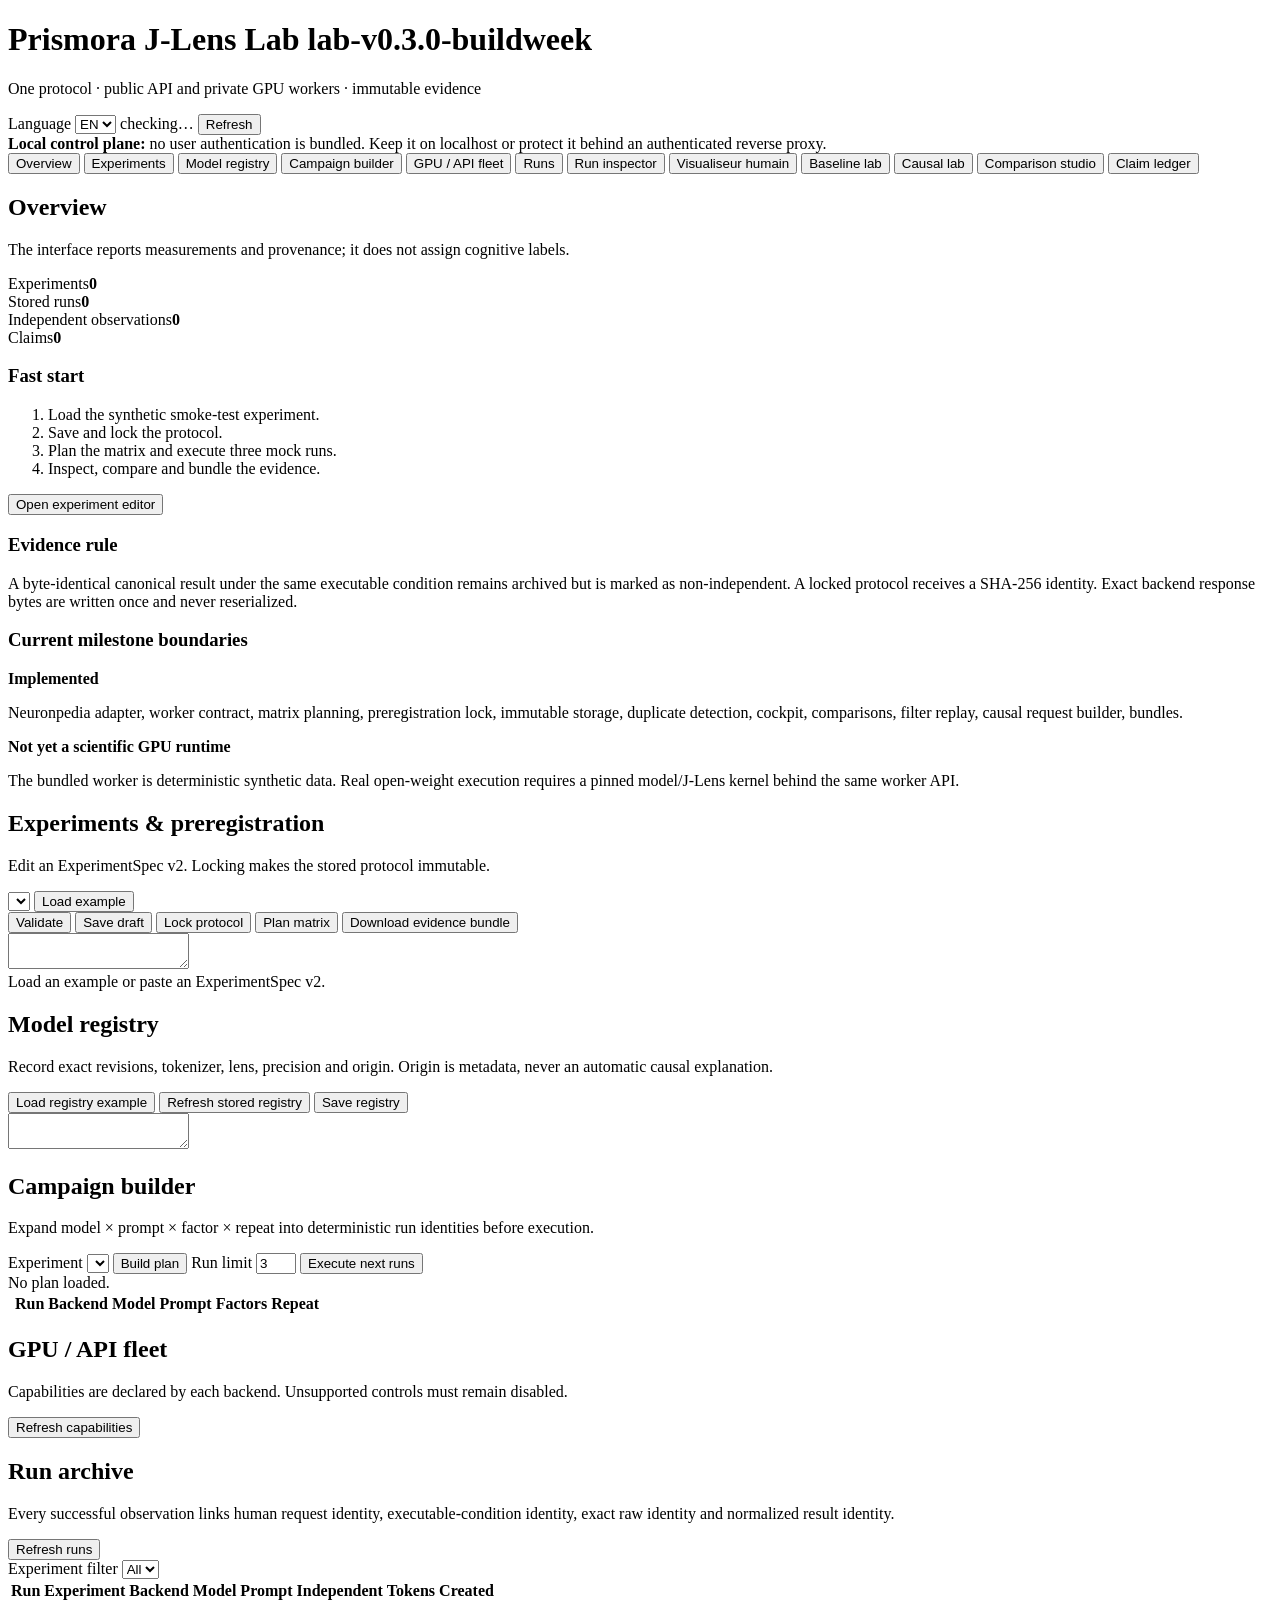
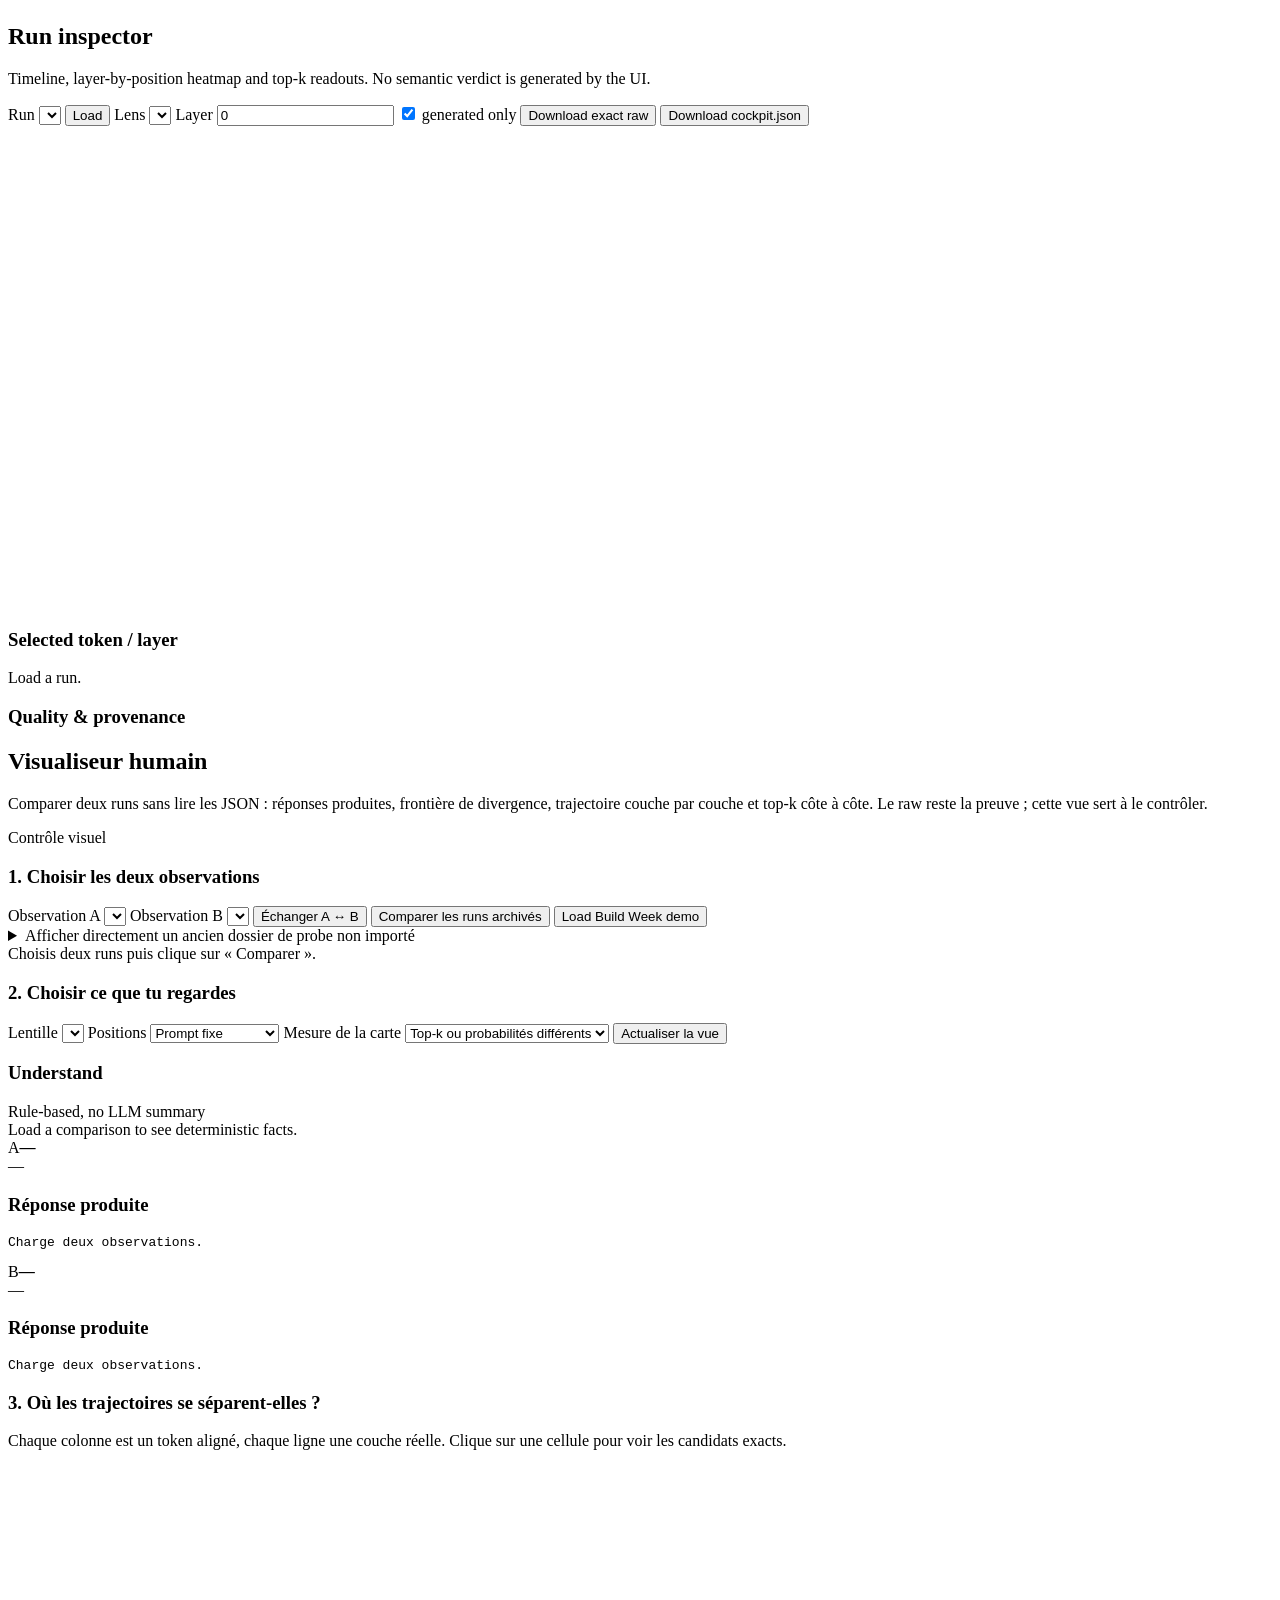
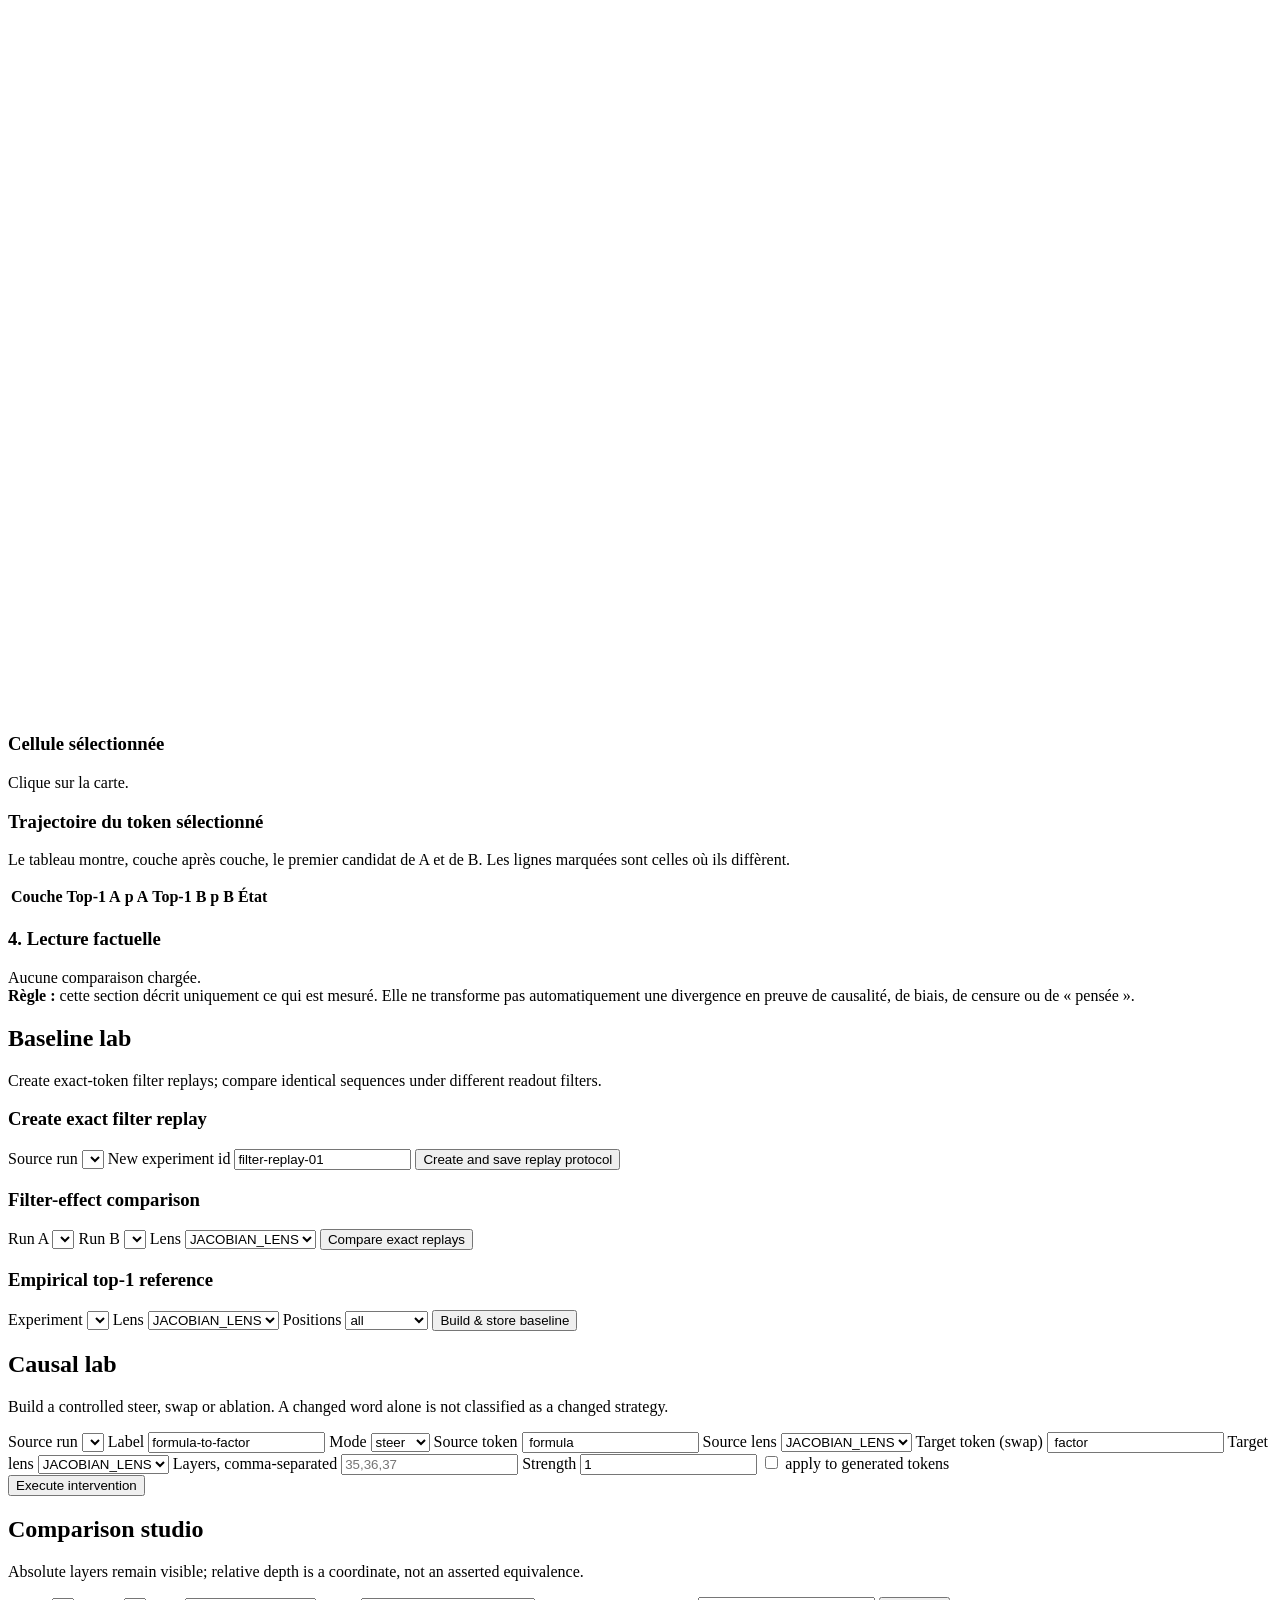
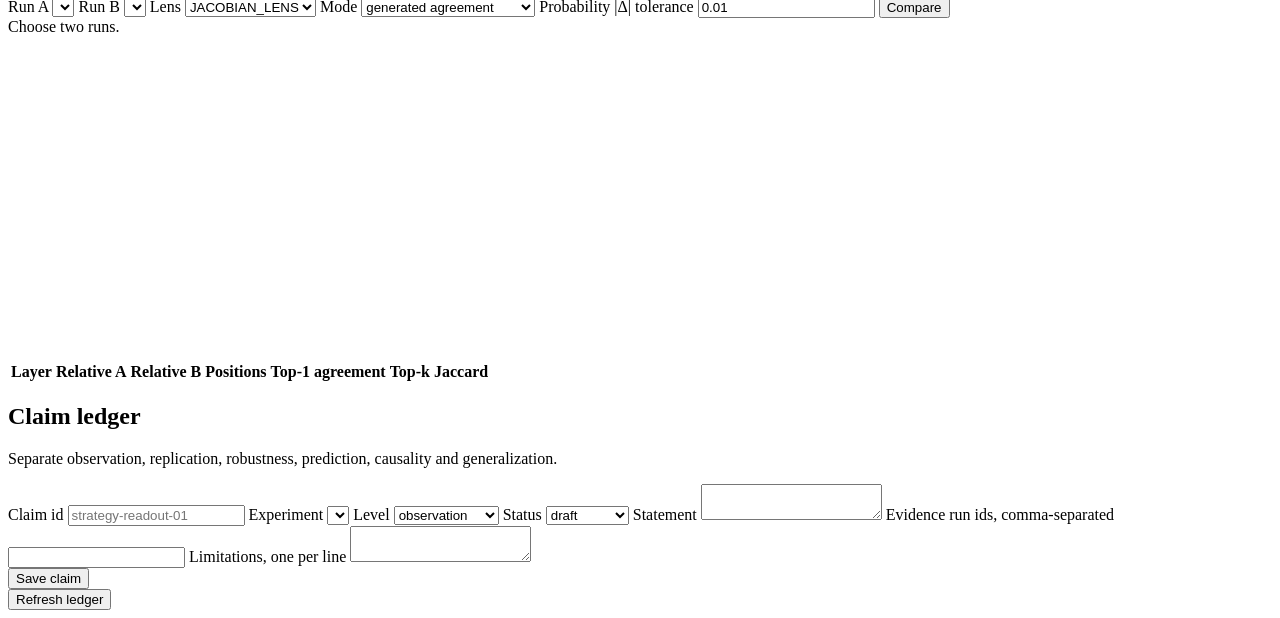
==== web/index.html @ fa19a5c9 "fix: add global application i18n state" ====
<!doctype html>
<html lang="en">
<head>
  <meta charset="utf-8" />
  <meta name="viewport" content="width=device-width,initial-scale=1" />
  <title>Prismora J-Lens Lab</title>
  <link rel="stylesheet" href="/styles.css?v=0.2.1-visual" />
</head>
<body>
  <header class="topbar">
    <div>
      <h1>Prismora J-Lens Lab <span class="version">lab-v0.3.0-buildweek</span></h1>
      <p>One protocol · public API and private GPU workers · immutable evidence</p>
    </div>
    <div class="top-actions">
      <label class="locale-control"><span data-i18n="app.language">Language</span> <select id="globalLocaleSelect" aria-label="Language"><option value="en">EN</option><option value="fr">FR</option></select></label>
      <span id="healthBadge" class="badge muted">checking…</span>
      <button id="refreshAllBtn" class="secondary" data-i18n="app.refresh">Refresh</button>
    </div>
  </header>

  <div class="security-note">
    <strong>Local control plane:</strong> no user authentication is bundled. Keep it on localhost or protect it behind an authenticated reverse proxy.
  </div>

  <div class="shell">
    <nav class="sidebar" aria-label="Laboratory sections">
      <button class="nav-item active" data-panel="dashboard">Overview</button>
      <button class="nav-item" data-panel="experiments">Experiments</button>
      <button class="nav-item" data-panel="registry">Model registry</button>
      <button class="nav-item" data-panel="campaign">Campaign builder</button>
      <button class="nav-item" data-panel="fleet">GPU / API fleet</button>
      <button class="nav-item" data-panel="runs">Runs</button>
      <button class="nav-item" data-panel="inspector">Run inspector</button>
      <button class="nav-item human-nav" data-panel="visualizer">Visualiseur humain</button>
      <button class="nav-item" data-panel="baseline">Baseline lab</button>
      <button class="nav-item" data-panel="causal">Causal lab</button>
      <button class="nav-item" data-panel="compare">Comparison studio</button>
      <button class="nav-item" data-panel="claims">Claim ledger</button>
    </nav>

    <main class="content">
      <section id="panel-dashboard" class="panel-page active">
        <div class="page-heading">
          <div><h2>Overview</h2><p>The interface reports measurements and provenance; it does not assign cognitive labels.</p></div>
        </div>
        <div class="stat-grid">
          <article class="stat-card"><span>Experiments</span><strong id="statExperiments">0</strong></article>
          <article class="stat-card"><span>Stored runs</span><strong id="statRuns">0</strong></article>
          <article class="stat-card"><span>Independent observations</span><strong id="statIndependent">0</strong></article>
          <article class="stat-card"><span>Claims</span><strong id="statClaims">0</strong></article>
        </div>
        <div class="grid two">
          <article class="card">
            <h3>Fast start</h3>
            <ol class="compact-list">
              <li>Load the synthetic smoke-test experiment.</li>
              <li>Save and lock the protocol.</li>
              <li>Plan the matrix and execute three mock runs.</li>
              <li>Inspect, compare and bundle the evidence.</li>
            </ol>
            <button class="primary" data-jump="experiments" id="quickStartBtn">Open experiment editor</button>
          </article>
          <article class="card">
            <h3>Evidence rule</h3>
            <p>A byte-identical canonical result under the same executable condition remains archived but is marked as non-independent. A locked protocol receives a SHA-256 identity. Exact backend response bytes are written once and never reserialized.</p>
            <div id="backendMini" class="backend-mini"></div>
          </article>
        </div>
        <div class="card">
          <h3>Current milestone boundaries</h3>
          <div class="boundary-grid">
            <div><strong>Implemented</strong><p>Neuronpedia adapter, worker contract, matrix planning, preregistration lock, immutable storage, duplicate detection, cockpit, comparisons, filter replay, causal request builder, bundles.</p></div>
            <div><strong>Not yet a scientific GPU runtime</strong><p>The bundled worker is deterministic synthetic data. Real open-weight execution requires a pinned model/J-Lens kernel behind the same worker API.</p></div>
          </div>
        </div>
      </section>

      <section id="panel-experiments" class="panel-page">
        <div class="page-heading">
          <div><h2>Experiments & preregistration</h2><p>Edit an ExperimentSpec v2. Locking makes the stored protocol immutable.</p></div>
          <div class="toolbar-row">
            <select id="exampleSelect" aria-label="Example protocol"></select>
            <button id="loadExampleBtn" class="secondary">Load example</button>
          </div>
        </div>
        <div class="card">
          <div class="toolbar-row wrap">
            <button id="validateSpecBtn">Validate</button>
            <button id="saveSpecBtn" class="primary">Save draft</button>
            <button id="lockSpecBtn" class="danger-outline">Lock protocol</button>
            <button id="planSpecBtn">Plan matrix</button>
            <button id="bundleBtn">Download evidence bundle</button>
          </div>
          <textarea id="specEditor" class="code-editor tall" spellcheck="false" aria-label="Experiment specification JSON"></textarea>
          <div id="specStatus" class="status-line">Load an example or paste an ExperimentSpec v2.</div>
        </div>
      </section>

      <section id="panel-registry" class="panel-page">
        <div class="page-heading"><div><h2>Model registry</h2><p>Record exact revisions, tokenizer, lens, precision and origin. Origin is metadata, never an automatic causal explanation.</p></div></div>
        <div class="card">
          <div class="toolbar-row">
            <button id="loadRegistryExampleBtn">Load registry example</button>
            <button id="refreshRegistryBtn">Refresh stored registry</button>
            <button id="saveRegistryBtn" class="primary">Save registry</button>
          </div>
          <textarea id="registryEditor" class="code-editor tall" spellcheck="false"></textarea>
          <div id="registryStatus" class="status-line"></div>
        </div>
      </section>

      <section id="panel-campaign" class="panel-page">
        <div class="page-heading"><div><h2>Campaign builder</h2><p>Expand model × prompt × factor × repeat into deterministic run identities before execution.</p></div></div>
        <div class="card">
          <div class="toolbar-row wrap">
            <label>Experiment <select id="campaignExperimentSelect"></select></label>
            <button id="refreshPlanBtn">Build plan</button>
            <label>Run limit <input id="runLimitInput" type="number" min="1" max="8" value="3" /></label>
            <button id="executePlanBtn" class="primary">Execute next runs</button>
          </div>
          <div id="planSummary" class="summary-box">No plan loaded.</div>
          <div class="table-wrap"><table id="planTable"><thead><tr><th></th><th>Run</th><th>Backend</th><th>Model</th><th>Prompt</th><th>Factors</th><th>Repeat</th></tr></thead><tbody></tbody></table></div>
          <div id="campaignStatus" class="status-line"></div>
        </div>
      </section>

      <section id="panel-fleet" class="panel-page">
        <div class="page-heading"><div><h2>GPU / API fleet</h2><p>Capabilities are declared by each backend. Unsupported controls must remain disabled.</p></div><button id="refreshFleetBtn">Refresh capabilities</button></div>
        <div id="fleetGrid" class="grid three"></div>
      </section>

      <section id="panel-runs" class="panel-page">
        <div class="page-heading"><div><h2>Run archive</h2><p>Every successful observation links human request identity, executable-condition identity, exact raw identity and normalized result identity.</p></div><button id="refreshRunsBtn">Refresh runs</button></div>
        <div class="card">
          <div class="toolbar-row"><label>Experiment filter <select id="runsExperimentFilter"><option value="">All</option></select></label></div>
          <div class="table-wrap"><table id="runsTable"><thead><tr><th>Run</th><th>Experiment</th><th>Backend</th><th>Model</th><th>Prompt</th><th>Independent</th><th>Tokens</th><th>Created</th><th></th></tr></thead><tbody></tbody></table></div>
        </div>
      </section>

      <section id="panel-inspector" class="panel-page">
        <div class="page-heading"><div><h2>Run inspector</h2><p>Timeline, layer-by-position heatmap and top-k readouts. No semantic verdict is generated by the UI.</p></div></div>
        <div class="card">
          <div class="toolbar-row wrap">
            <label>Run <select id="inspectRunSelect"></select></label>
            <button id="loadRunBtn" class="primary">Load</button>
            <label>Lens <select id="inspectLensSelect"></select></label>
            <label>Layer <input id="inspectLayerInput" type="number" min="0" value="0" /></label>
            <label><input id="generatedOnlyCheckbox" type="checkbox" checked /> generated only</label>
            <button id="downloadRawBtn">Download exact raw</button>
            <button id="downloadCockpitBtn">Download cockpit.json</button>
          </div>
          <div id="runMeta" class="meta-grid"></div>
          <div class="canvas-shell"><canvas id="heatmapCanvas" width="1200" height="480"></canvas></div>
          <div id="heatmapLegend" class="legend-row"></div>
          <div id="tokenTimeline" class="timeline"></div>
          <div class="grid two inspector-bottom">
            <div>
              <h3>Selected token / layer</h3>
              <div id="cursorDetails" class="summary-box">Load a run.</div>
              <div id="topKTables"></div>
            </div>
            <div>
              <h3>Quality & provenance</h3>
              <pre id="qualityDetails" class="json-view"></pre>
            </div>
          </div>
        </div>
      </section>

      <section id="panel-visualizer" class="panel-page">
        <div class="page-heading">
          <div>
            <h2>Visualiseur humain</h2>
            <p>Comparer deux runs sans lire les JSON : réponses produites, frontière de divergence, trajectoire couche par couche et top-k côte à côte. Le raw reste la preuve ; cette vue sert à le contrôler.</p>
          </div>
          <span class="badge ok">Contrôle visuel</span>
        </div>

        <div class="card human-source-card">
          <h3>1. Choisir les deux observations</h3>
          <div class="visual-source-grid">
            <label>Observation A
              <select id="visualRunA"></select>
            </label>
            <label>Observation B
              <select id="visualRunB"></select>
            </label>
            <button id="visualSwapRunsBtn" class="secondary" title="Échanger A et B">Échanger A ↔ B</button>
            <button id="visualCompareStoredBtn" class="primary">Comparer les runs archivés</button>
            <button id="loadBuildWeekDemoBtn" class="secondary">Load Build Week demo</button>
          </div>
          <details class="local-probe-details">
            <summary>Afficher directement un ancien dossier de probe non importé</summary>
            <p>Sélectionne le dossier décompressé contenant les fichiers <code>_request_exact.json</code> et <code>_response_pretty.json</code>. Les fichiers sont lus localement par ton navigateur et ne quittent pas ton Mac.</p>
            <div class="toolbar-row wrap">
              <input id="visualProbeFiles" type="file" accept=".json,.raw,application/json" multiple webkitdirectory directory />
              <button id="visualLoadProbeBtn">Lire le dossier</button>
              <label>Probe A <select id="visualLocalA"></select></label>
              <label>Probe B <select id="visualLocalB"></select></label>
              <button id="visualCompareLocalBtn" class="primary">Comparer les fichiers locaux</button>
            </div>
            <div id="visualProbeStatus" class="status-line"></div>
          </details>
          <div id="visualStatus" class="status-line">Choisis deux runs puis clique sur « Comparer ».</div>
        </div>

        <div class="card visual-controls-card">
          <h3>2. Choisir ce que tu regardes</h3>
          <div class="toolbar-row wrap">
            <label>Lentille <select id="visualLensSelect"></select></label>
            <label>Positions
              <select id="visualScopeSelect">
                <option value="prompt">Prompt fixe</option>
                <option value="generated">Réponse générée</option>
                <option value="all">Prompt + réponse</option>
              </select>
            </label>
            <label>Mesure de la carte
              <select id="visualMetricSelect">
                <option value="strict">Top-k ou probabilités différents</option>
                <option value="top1">Top-1 différent</option>
                <option value="jaccard">Écart du top-k</option>
              </select>
            </label>
            <button id="visualRedrawBtn">Actualiser la vue</button>
          </div>
        </div>

        <div class="card understand-card">
          <div class="understand-heading"><h3>Understand</h3><span id="understandRuleBadge" class="badge ok">Rule-based, no LLM summary</span></div>
          <div id="coverageCards" class="coverage-grid"></div>
          <div id="understandError" class="understand-error" hidden></div>
          <div id="understandSentences" class="understand-sentences">Load a comparison to see deterministic facts.</div>
        </div>

        <div id="visualSummaryGrid" class="human-summary-grid"></div>

        <div class="grid two human-output-grid">
          <article class="card human-run-card run-a">
            <header><span class="run-letter">A</span><strong id="visualLabelA">—</strong></header>
            <div id="visualInterventionA" class="intervention-line">—</div>
            <h3>Réponse produite</h3>
            <pre id="visualCompletionA" class="completion-view">Charge deux observations.</pre>
          </article>
          <article class="card human-run-card run-b">
            <header><span class="run-letter">B</span><strong id="visualLabelB">—</strong></header>
            <div id="visualInterventionB" class="intervention-line">—</div>
            <h3>Réponse produite</h3>
            <pre id="visualCompletionB" class="completion-view">Charge deux observations.</pre>
          </article>
        </div>

        <div class="card">
          <div class="visual-section-heading">
            <div><h3>3. Où les trajectoires se séparent-elles ?</h3><p>Chaque colonne est un token aligné, chaque ligne une couche réelle. Clique sur une cellule pour voir les candidats exacts.</p></div>
            <div id="visualHeatLegend" class="visual-legend"></div>
          </div>
          <div class="canvas-shell human-profile-shell"><canvas id="visualProfileCanvas" width="1200" height="280"></canvas></div>
          <div class="canvas-shell human-heatmap-shell"><canvas id="visualHeatmapCanvas" width="1200" height="560"></canvas></div>
          <div id="visualTokenTimeline" class="visual-token-timeline"></div>
        </div>

        <div class="grid two human-detail-grid">
          <article class="card">
            <h3>Cellule sélectionnée</h3>
            <div id="visualCellSummary" class="summary-box">Clique sur la carte.</div>
            <div id="visualTopKSideBySide" class="visual-topk"></div>
          </article>
          <article class="card">
            <h3>Trajectoire du token sélectionné</h3>
            <p class="muted-copy">Le tableau montre, couche après couche, le premier candidat de A et de B. Les lignes marquées sont celles où ils diffèrent.</p>
            <div class="table-wrap trajectory-wrap">
              <table id="visualTrajectoryTable">
                <thead><tr><th>Couche</th><th>Top-1 A</th><th>p A</th><th>Top-1 B</th><th>p B</th><th>État</th></tr></thead>
                <tbody></tbody>
              </table>
            </div>
          </article>
        </div>

        <div class="card human-conclusion-card">
          <h3>4. Lecture factuelle</h3>
          <div id="visualHumanReading" class="human-reading">Aucune comparaison chargée.</div>
          <div class="control-rule"><strong>Règle :</strong> cette section décrit uniquement ce qui est mesuré. Elle ne transforme pas automatiquement une divergence en preuve de causalité, de biais, de censure ou de « pensée ».</div>
        </div>
      </section>

      <section id="panel-baseline" class="panel-page">
        <div class="page-heading"><div><h2>Baseline lab</h2><p>Create exact-token filter replays; compare identical sequences under different readout filters.</p></div></div>
        <div class="grid three">
          <div class="card">
            <h3>Create exact filter replay</h3>
            <label>Source run <select id="baselineSourceRun"></select></label>
            <label>New experiment id <input id="baselineExperimentId" value="filter-replay-01" /></label>
            <button id="createReplayBtn" class="primary">Create and save replay protocol</button>
            <div id="baselineStatus" class="status-line"></div>
          </div>
          <div class="card">
            <h3>Filter-effect comparison</h3>
            <label>Run A <select id="filterRunA"></select></label>
            <label>Run B <select id="filterRunB"></select></label>
            <label>Lens <select id="filterLens"><option>JACOBIAN_LENS</option><option>LOGIT_LENS</option></select></label>
            <button id="compareFilterBtn">Compare exact replays</button>
            <pre id="filterComparisonOutput" class="json-view"></pre>
          </div>
          <div class="card">
            <h3>Empirical top-1 reference</h3>
            <label>Experiment <select id="baselineBuildExperiment"></select></label>
            <label>Lens <select id="baselineBuildLens"><option>JACOBIAN_LENS</option><option>LOGIT_LENS</option></select></label>
            <label>Positions <select id="baselineScope"><option value="all">all</option><option value="context">context</option><option value="generated">generated</option></select></label>
            <button id="buildBaselineBtn">Build & store baseline</button>
            <pre id="baselineOutput" class="json-view"></pre>
          </div>
        </div>
      </section>

      <section id="panel-causal" class="panel-page">
        <div class="page-heading"><div><h2>Causal lab</h2><p>Build a controlled steer, swap or ablation. A changed word alone is not classified as a changed strategy.</p></div></div>
        <div class="card">
          <div class="form-grid">
            <label>Source run <select id="causalSourceRun"></select></label>
            <label>Label <input id="causalLabel" value="formula-to-factor" /></label>
            <label>Mode <select id="causalMode"><option value="steer">steer</option><option value="swap">swap</option><option value="ablate">ablate</option></select></label>
            <label>Source token <input id="causalSourceToken" value=" formula" /></label>
            <label>Source lens <select id="causalSourceLens"><option>JACOBIAN_LENS</option><option>LOGIT_LENS</option></select></label>
            <label>Target token (swap) <input id="causalTargetToken" value=" factor" /></label>
            <label>Target lens <select id="causalTargetLens"><option>JACOBIAN_LENS</option><option>LOGIT_LENS</option></select></label>
            <label>Layers, comma-separated <input id="causalLayers" placeholder="35,36,37" /></label>
            <label>Strength <input id="causalStrength" type="number" step="0.1" value="1" /></label>
            <label class="checkbox-label"><input id="causalGenerated" type="checkbox" /> apply to generated tokens</label>
          </div>
          <button id="executeInterventionBtn" class="danger-outline">Execute intervention</button>
          <div id="causalStatus" class="status-line"></div>
        </div>
      </section>

      <section id="panel-compare" class="panel-page">
        <div class="page-heading"><div><h2>Comparison studio</h2><p>Absolute layers remain visible; relative depth is a coordinate, not an asserted equivalence.</p></div></div>
        <div class="card">
          <div class="toolbar-row wrap">
            <label>Run A <select id="compareRunA"></select></label>
            <label>Run B <select id="compareRunB"></select></label>
            <label>Lens <select id="compareLens"><option>JACOBIAN_LENS</option><option>LOGIT_LENS</option></select></label>
            <label>Mode <select id="compareMode"><option value="agreement">generated agreement</option><option value="bridge">strict public/private bridge</option></select></label>
            <label>Probability |Δ| tolerance <input id="compareTolerance" type="number" min="0" step="0.0001" value="0.01" /></label>
            <button id="compareRunsBtn" class="primary">Compare</button>
          </div>
          <div id="compareSummary" class="summary-box">Choose two runs.</div>
          <div class="canvas-shell compact"><canvas id="compareCanvas" width="1200" height="320"></canvas></div>
          <div class="table-wrap"><table id="compareTable"><thead><tr><th>Layer</th><th>Relative A</th><th>Relative B</th><th>Positions</th><th>Top-1 agreement</th><th>Top-k Jaccard</th></tr></thead><tbody></tbody></table></div>
        </div>
      </section>

      <section id="panel-claims" class="panel-page">
        <div class="page-heading"><div><h2>Claim ledger</h2><p>Separate observation, replication, robustness, prediction, causality and generalization.</p></div></div>
        <div class="grid two">
          <div class="card">
            <div class="form-grid one">
              <label>Claim id <input id="claimId" placeholder="strategy-readout-01" /></label>
              <label>Experiment <select id="claimExperiment"></select></label>
              <label>Level <select id="claimLevel"><option>observation</option><option>replication</option><option>robustness</option><option>prediction</option><option>causality</option><option>generalization</option></select></label>
              <label>Status <select id="claimStatus"><option>draft</option><option>supported</option><option>mixed</option><option>refuted</option><option>withdrawn</option></select></label>
              <label>Statement <textarea id="claimStatement"></textarea></label>
              <label>Evidence run ids, comma-separated <input id="claimRuns" /></label>
              <label>Limitations, one per line <textarea id="claimLimitations"></textarea></label>
            </div>
            <button id="saveClaimBtn" class="primary">Save claim</button>
            <div id="claimStatusLine" class="status-line"></div>
          </div>
          <div class="card">
            <button id="refreshClaimsBtn">Refresh ledger</button>
            <div id="claimsList" class="claim-list"></div>
          </div>
        </div>
      </section>
    </main>
  </div>

  <div id="toast" role="status" aria-live="polite"></div>
  <script src="/app.js?v=0.2.1-visual"></script>
</body>
</html>
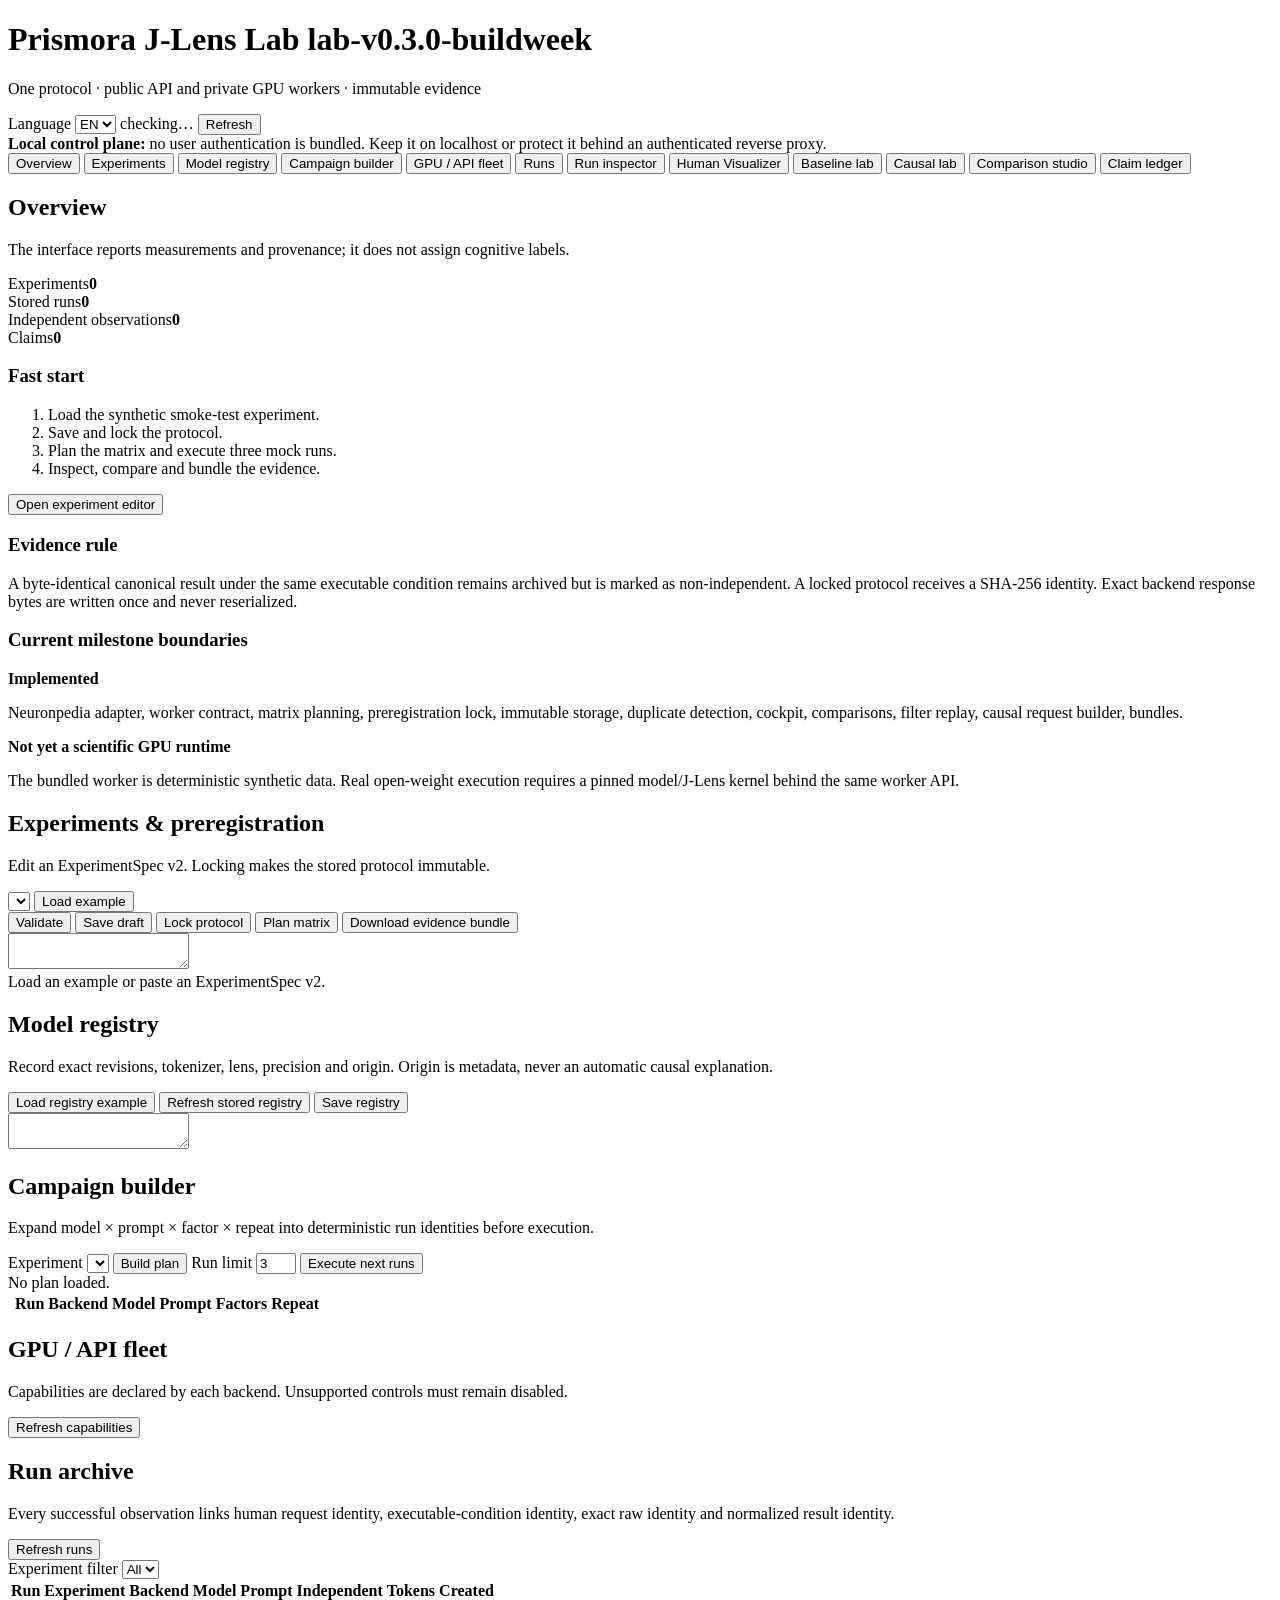
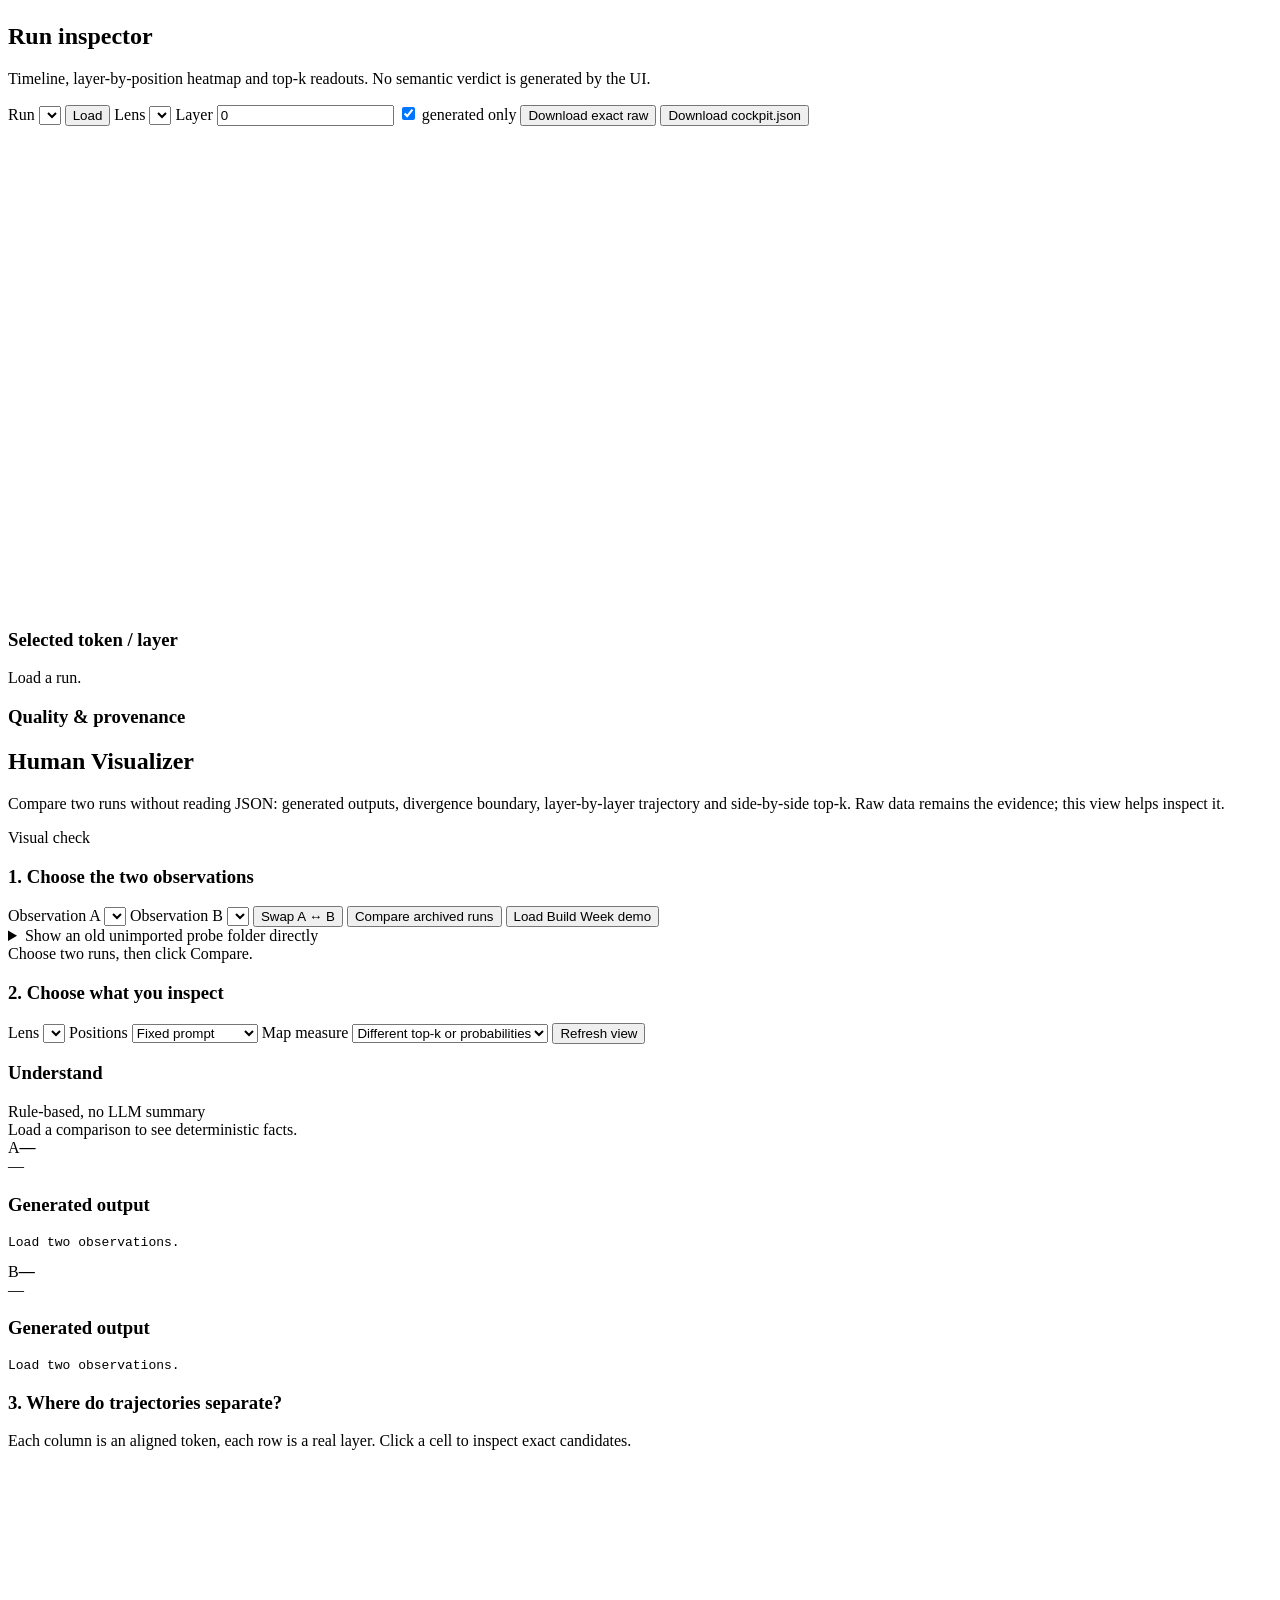
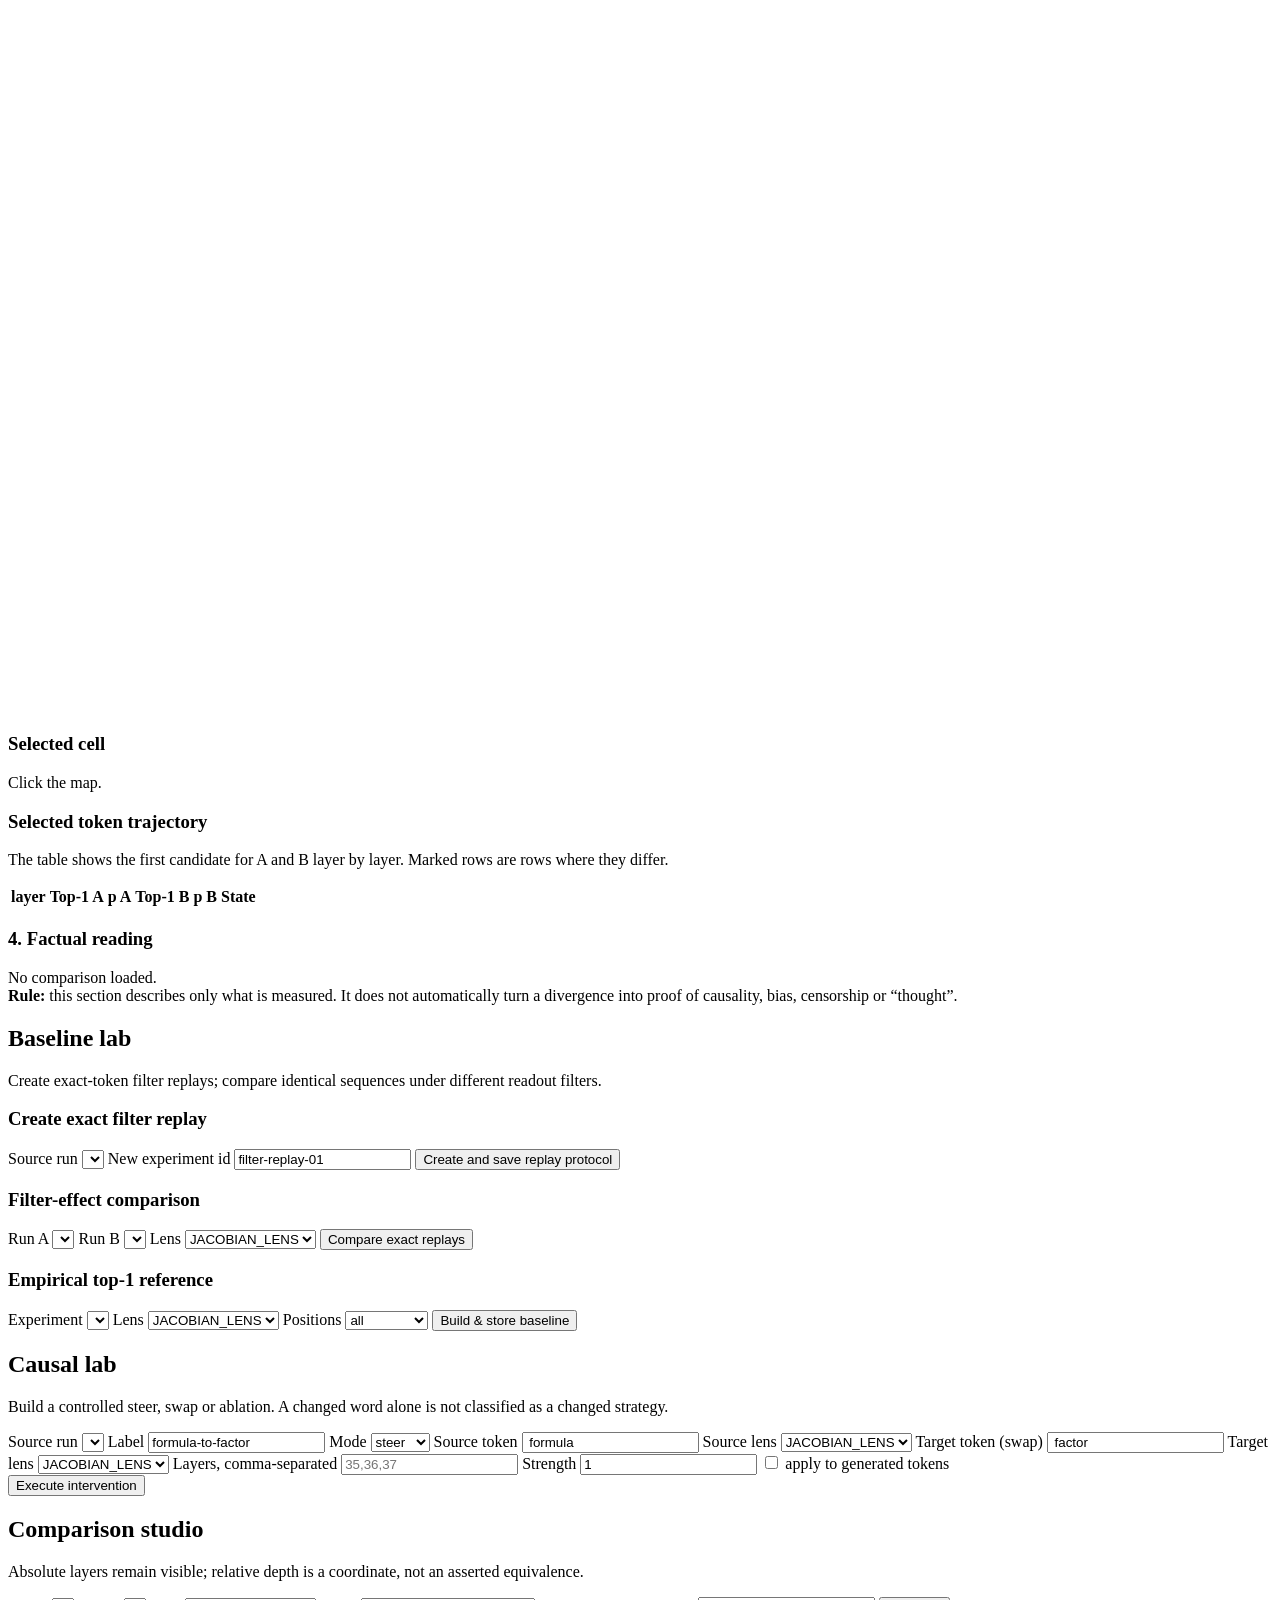
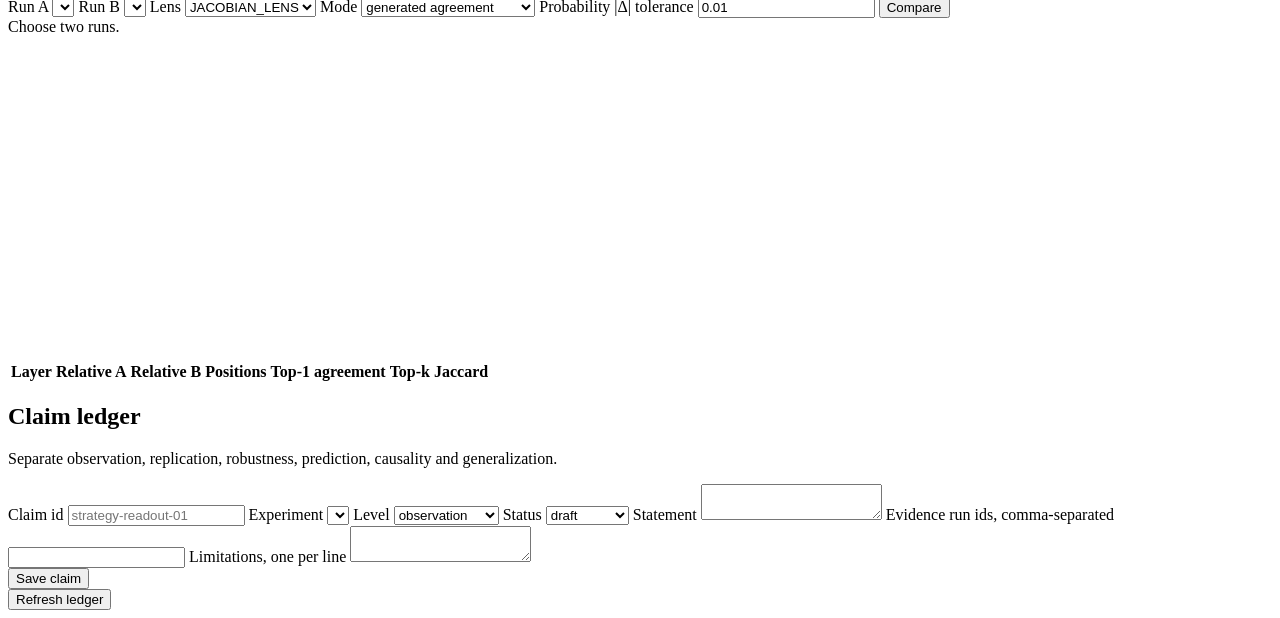
==== commit baa24a12: "fix: complete shell and visualizer i18n" ====
--- a/web/index.html
+++ b/web/index.html
@@ -20,7 +20,7 @@
   </header>
 
   <div class="security-note">
-    <strong>Local control plane:</strong> no user authentication is bundled. Keep it on localhost or protect it behind an authenticated reverse proxy.
+    <strong data-i18n="shell.securityLead">Local control plane:</strong> <span data-i18n="shell.securityText">no user authentication is bundled. Keep it on localhost or protect it behind an authenticated reverse proxy.</span>
   </div>
 
   <div class="shell">
@@ -32,7 +32,7 @@
       <button class="nav-item" data-panel="fleet">GPU / API fleet</button>
       <button class="nav-item" data-panel="runs">Runs</button>
       <button class="nav-item" data-panel="inspector">Run inspector</button>
-      <button class="nav-item human-nav" data-panel="visualizer">Visualiseur humain</button>
+      <button class="nav-item human-nav" data-panel="visualizer">Human Visualizer</button>
       <button class="nav-item" data-panel="baseline">Baseline lab</button>
       <button class="nav-item" data-panel="causal">Causal lab</button>
       <button class="nav-item" data-panel="compare">Comparison studio</button>
@@ -171,59 +171,59 @@
       <section id="panel-visualizer" class="panel-page">
         <div class="page-heading">
           <div>
-            <h2>Visualiseur humain</h2>
-            <p>Comparer deux runs sans lire les JSON : réponses produites, frontière de divergence, trajectoire couche par couche et top-k côte à côte. Le raw reste la preuve ; cette vue sert à le contrôler.</p>
-          </div>
-          <span class="badge ok">Contrôle visuel</span>
+            <h2 data-i18n="visual.title">Human Visualizer</h2>
+            <p data-i18n="visual.description">Compare two runs without reading JSON: generated outputs, divergence boundary, layer-by-layer trajectory and side-by-side top-k. Raw data remains the evidence; this view helps inspect it.</p>
+          </div>
+          <span class="badge ok" data-i18n="visual.badge">Visual check</span>
         </div>
 
         <div class="card human-source-card">
-          <h3>1. Choisir les deux observations</h3>
+          <h3 data-i18n="visual.choose">1. Choose the two observations</h3>
           <div class="visual-source-grid">
-            <label>Observation A
+            <label><span data-i18n="visual.obsA">Observation A</span>
               <select id="visualRunA"></select>
             </label>
-            <label>Observation B
+            <label><span data-i18n="visual.obsB">Observation B</span>
               <select id="visualRunB"></select>
             </label>
-            <button id="visualSwapRunsBtn" class="secondary" title="Échanger A et B">Échanger A ↔ B</button>
-            <button id="visualCompareStoredBtn" class="primary">Comparer les runs archivés</button>
+            <button id="visualSwapRunsBtn" class="secondary" data-i18n="visual.swap" data-i18n-title="visual.swap" title="Swap A ↔ B">Swap A ↔ B</button>
+            <button id="visualCompareStoredBtn" class="primary" data-i18n="visual.compareArchived">Compare archived runs</button>
             <button id="loadBuildWeekDemoBtn" class="secondary">Load Build Week demo</button>
           </div>
           <details class="local-probe-details">
-            <summary>Afficher directement un ancien dossier de probe non importé</summary>
-            <p>Sélectionne le dossier décompressé contenant les fichiers <code>_request_exact.json</code> et <code>_response_pretty.json</code>. Les fichiers sont lus localement par ton navigateur et ne quittent pas ton Mac.</p>
+            <summary data-i18n="visual.probeSummary">Show an old unimported probe folder directly</summary>
+            <p data-i18n="visual.probeHelp">Select the decompressed folder containing _request_exact.json and _response_pretty.json files. Files are read locally by your browser and do not leave your machine.</p>
             <div class="toolbar-row wrap">
               <input id="visualProbeFiles" type="file" accept=".json,.raw,application/json" multiple webkitdirectory directory />
-              <button id="visualLoadProbeBtn">Lire le dossier</button>
+              <button id="visualLoadProbeBtn" data-i18n="visual.loadProbe">Read folder</button>
               <label>Probe A <select id="visualLocalA"></select></label>
               <label>Probe B <select id="visualLocalB"></select></label>
-              <button id="visualCompareLocalBtn" class="primary">Comparer les fichiers locaux</button>
+              <button id="visualCompareLocalBtn" class="primary" data-i18n="visual.compareLocal">Compare local files</button>
             </div>
             <div id="visualProbeStatus" class="status-line"></div>
           </details>
-          <div id="visualStatus" class="status-line">Choisis deux runs puis clique sur « Comparer ».</div>
+          <div id="visualStatus" class="status-line" data-i18n="visual.statusEmpty">Choose two runs, then click Compare.</div>
         </div>
 
         <div class="card visual-controls-card">
-          <h3>2. Choisir ce que tu regardes</h3>
-          <div class="toolbar-row wrap">
-            <label>Lentille <select id="visualLensSelect"></select></label>
-            <label>Positions
+          <h3 data-i18n="visual.controls">2. Choose what you inspect</h3>
+          <div class="toolbar-row wrap">
+            <label><span data-i18n="visual.lens">Lens</span> <select id="visualLensSelect"></select></label>
+            <label><span data-i18n="visual.positions">Positions</span>
               <select id="visualScopeSelect">
-                <option value="prompt">Prompt fixe</option>
-                <option value="generated">Réponse générée</option>
-                <option value="all">Prompt + réponse</option>
+                <option value="prompt" data-i18n="visual.scope.prompt">Fixed prompt</option>
+                <option value="generated" data-i18n="visual.scope.generated">Generated output</option>
+                <option value="all" data-i18n="visual.scope.all">Prompt + output</option>
               </select>
             </label>
-            <label>Mesure de la carte
+            <label><span data-i18n="visual.metric">Map measure</span>
               <select id="visualMetricSelect">
-                <option value="strict">Top-k ou probabilités différents</option>
-                <option value="top1">Top-1 différent</option>
-                <option value="jaccard">Écart du top-k</option>
+                <option value="strict" data-i18n="visual.metric.strict">Different top-k or probabilities</option>
+                <option value="top1" data-i18n="visual.metric.top1">Different top-1</option>
+                <option value="jaccard" data-i18n="visual.metric.jaccard">Top-k gap</option>
               </select>
             </label>
-            <button id="visualRedrawBtn">Actualiser la vue</button>
+            <button id="visualRedrawBtn" data-i18n="visual.redraw">Refresh view</button>
           </div>
         </div>
 
@@ -240,20 +240,20 @@
           <article class="card human-run-card run-a">
             <header><span class="run-letter">A</span><strong id="visualLabelA">—</strong></header>
             <div id="visualInterventionA" class="intervention-line">—</div>
-            <h3>Réponse produite</h3>
-            <pre id="visualCompletionA" class="completion-view">Charge deux observations.</pre>
+            <h3 data-i18n="visual.output">Generated output</h3>
+            <pre id="visualCompletionA" class="completion-view" data-i18n="visual.outputEmpty">Load two observations.</pre>
           </article>
           <article class="card human-run-card run-b">
             <header><span class="run-letter">B</span><strong id="visualLabelB">—</strong></header>
             <div id="visualInterventionB" class="intervention-line">—</div>
-            <h3>Réponse produite</h3>
-            <pre id="visualCompletionB" class="completion-view">Charge deux observations.</pre>
+            <h3 data-i18n="visual.output">Generated output</h3>
+            <pre id="visualCompletionB" class="completion-view" data-i18n="visual.outputEmpty">Load two observations.</pre>
           </article>
         </div>
 
         <div class="card">
           <div class="visual-section-heading">
-            <div><h3>3. Où les trajectoires se séparent-elles ?</h3><p>Chaque colonne est un token aligné, chaque ligne une couche réelle. Clique sur une cellule pour voir les candidats exacts.</p></div>
+            <div><h3 data-i18n="visual.where">3. Where do trajectories separate?</h3><p data-i18n="visual.whereHelp">Each column is an aligned token, each row is a real layer. Click a cell to inspect exact candidates.</p></div>
             <div id="visualHeatLegend" class="visual-legend"></div>
           </div>
           <div class="canvas-shell human-profile-shell"><canvas id="visualProfileCanvas" width="1200" height="280"></canvas></div>
@@ -263,16 +263,16 @@
 
         <div class="grid two human-detail-grid">
           <article class="card">
-            <h3>Cellule sélectionnée</h3>
-            <div id="visualCellSummary" class="summary-box">Clique sur la carte.</div>
+            <h3 data-i18n="visual.selectedCell">Selected cell</h3>
+            <div id="visualCellSummary" class="summary-box" data-i18n="visual.clickMap">Click the map.</div>
             <div id="visualTopKSideBySide" class="visual-topk"></div>
           </article>
           <article class="card">
-            <h3>Trajectoire du token sélectionné</h3>
-            <p class="muted-copy">Le tableau montre, couche après couche, le premier candidat de A et de B. Les lignes marquées sont celles où ils diffèrent.</p>
+            <h3 data-i18n="visual.trajectory">Selected token trajectory</h3>
+            <p class="muted-copy" data-i18n="visual.trajectoryHelp">The table shows the first candidate for A and B layer by layer. Marked rows are rows where they differ.</p>
             <div class="table-wrap trajectory-wrap">
               <table id="visualTrajectoryTable">
-                <thead><tr><th>Couche</th><th>Top-1 A</th><th>p A</th><th>Top-1 B</th><th>p B</th><th>État</th></tr></thead>
+                <thead><tr><th data-i18n="visual.layer">layer</th><th>Top-1 A</th><th>p A</th><th>Top-1 B</th><th>p B</th><th data-i18n="visual.state">State</th></tr></thead>
                 <tbody></tbody>
               </table>
             </div>
@@ -280,9 +280,9 @@
         </div>
 
         <div class="card human-conclusion-card">
-          <h3>4. Lecture factuelle</h3>
-          <div id="visualHumanReading" class="human-reading">Aucune comparaison chargée.</div>
-          <div class="control-rule"><strong>Règle :</strong> cette section décrit uniquement ce qui est mesuré. Elle ne transforme pas automatiquement une divergence en preuve de causalité, de biais, de censure ou de « pensée ».</div>
+          <h3 data-i18n="visual.factual">4. Factual reading</h3>
+          <div id="visualHumanReading" class="human-reading" data-i18n="visual.noComparison">No comparison loaded.</div>
+          <div class="control-rule"><strong data-i18n="visual.ruleLead">Rule:</strong> <span data-i18n="visual.ruleText">this section describes only what is measured. It does not automatically turn a divergence into proof of causality, bias, censorship or “thought”.</span></div>
         </div>
       </section>
 
@@ -308,7 +308,7 @@
             <h3>Empirical top-1 reference</h3>
             <label>Experiment <select id="baselineBuildExperiment"></select></label>
             <label>Lens <select id="baselineBuildLens"><option>JACOBIAN_LENS</option><option>LOGIT_LENS</option></select></label>
-            <label>Positions <select id="baselineScope"><option value="all">all</option><option value="context">context</option><option value="generated">generated</option></select></label>
+            <label><span data-i18n="visual.positions">Positions</span> <select id="baselineScope"><option value="all">all</option><option value="context">context</option><option value="generated">generated</option></select></label>
             <button id="buildBaselineBtn">Build & store baseline</button>
             <pre id="baselineOutput" class="json-view"></pre>
           </div>
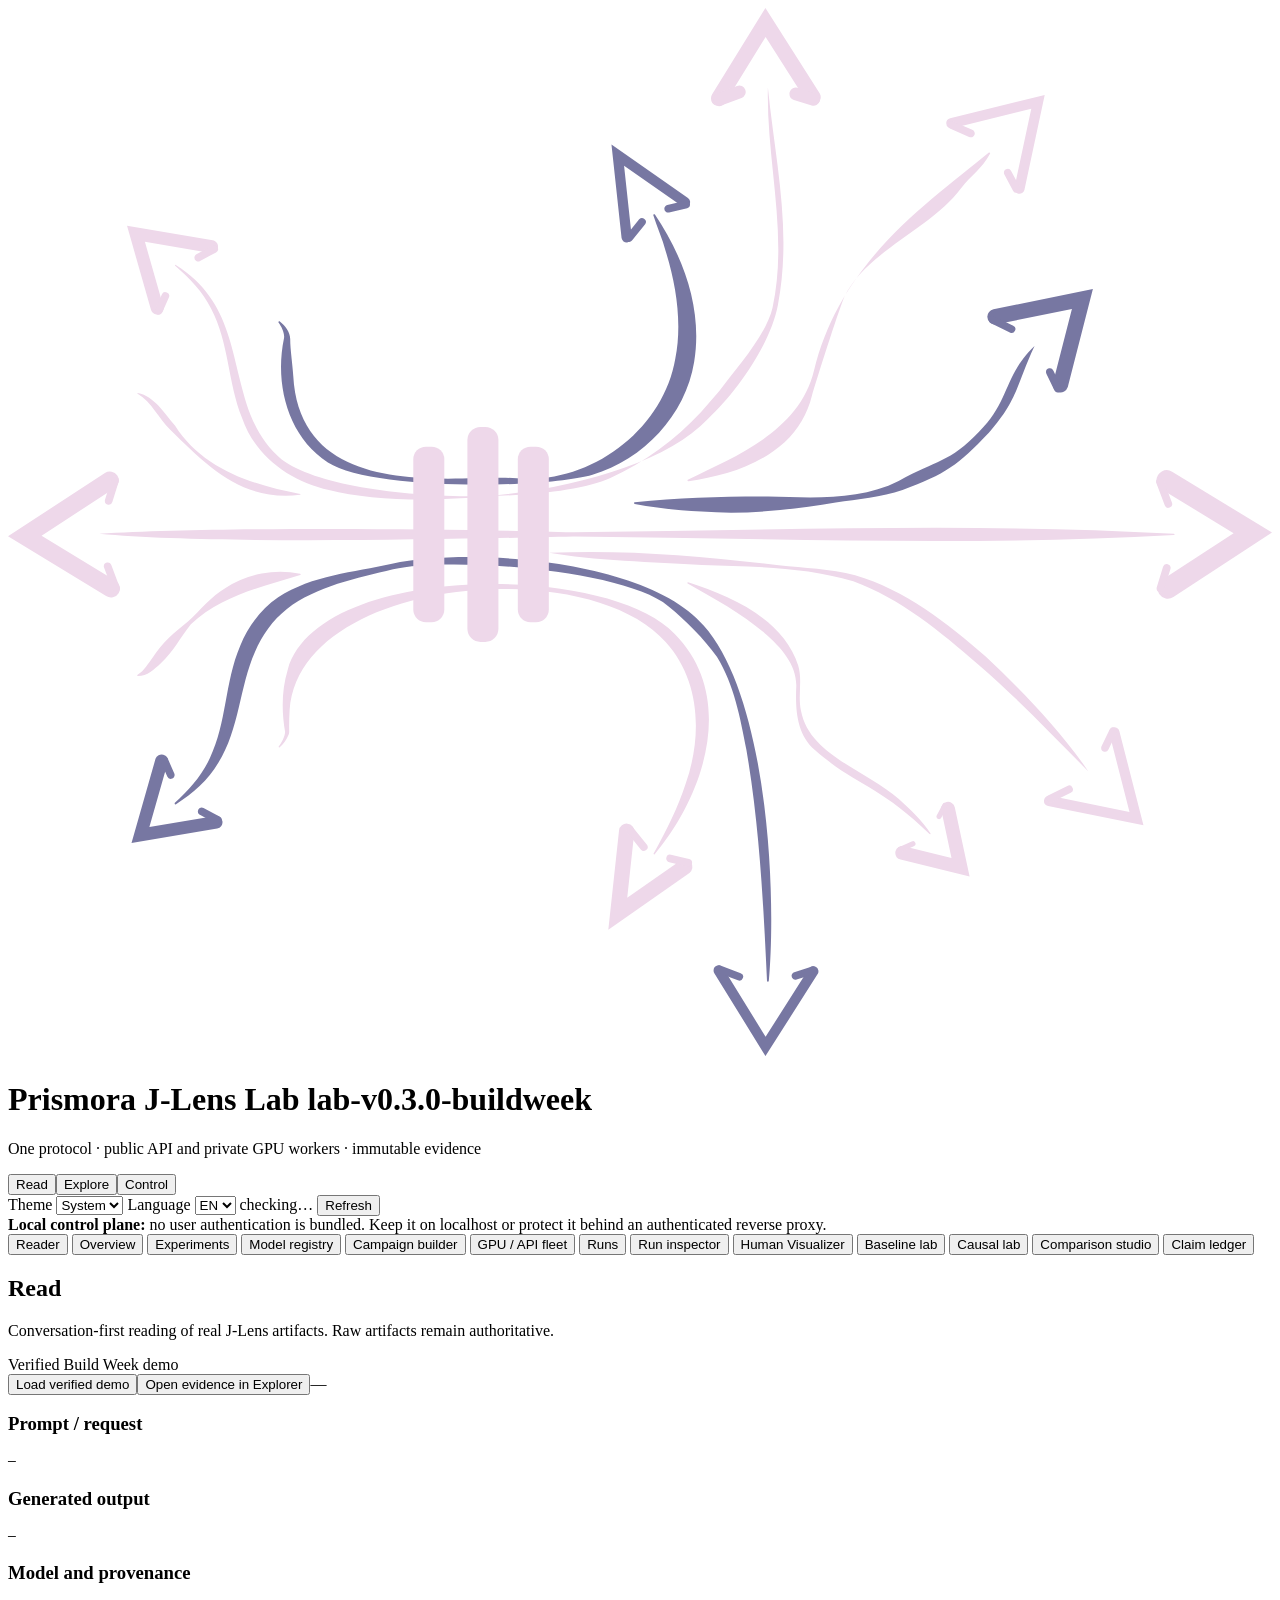
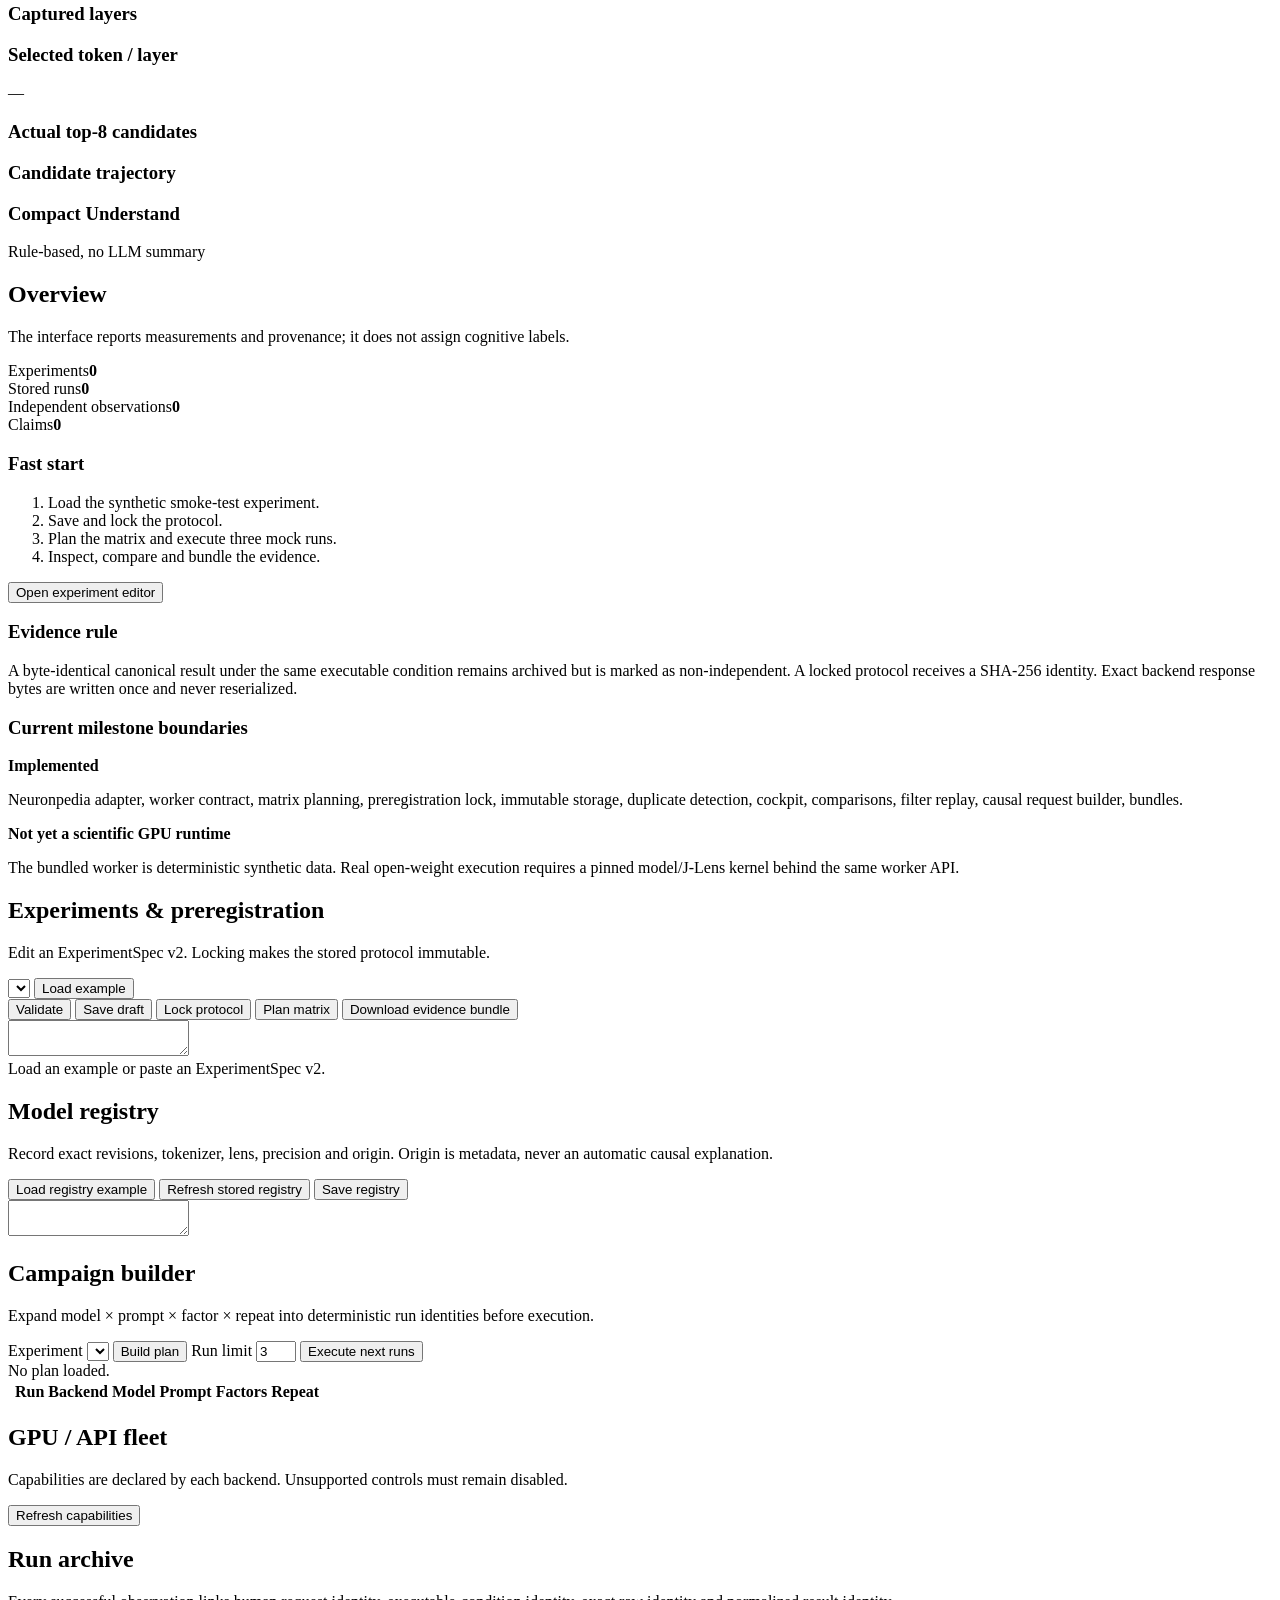
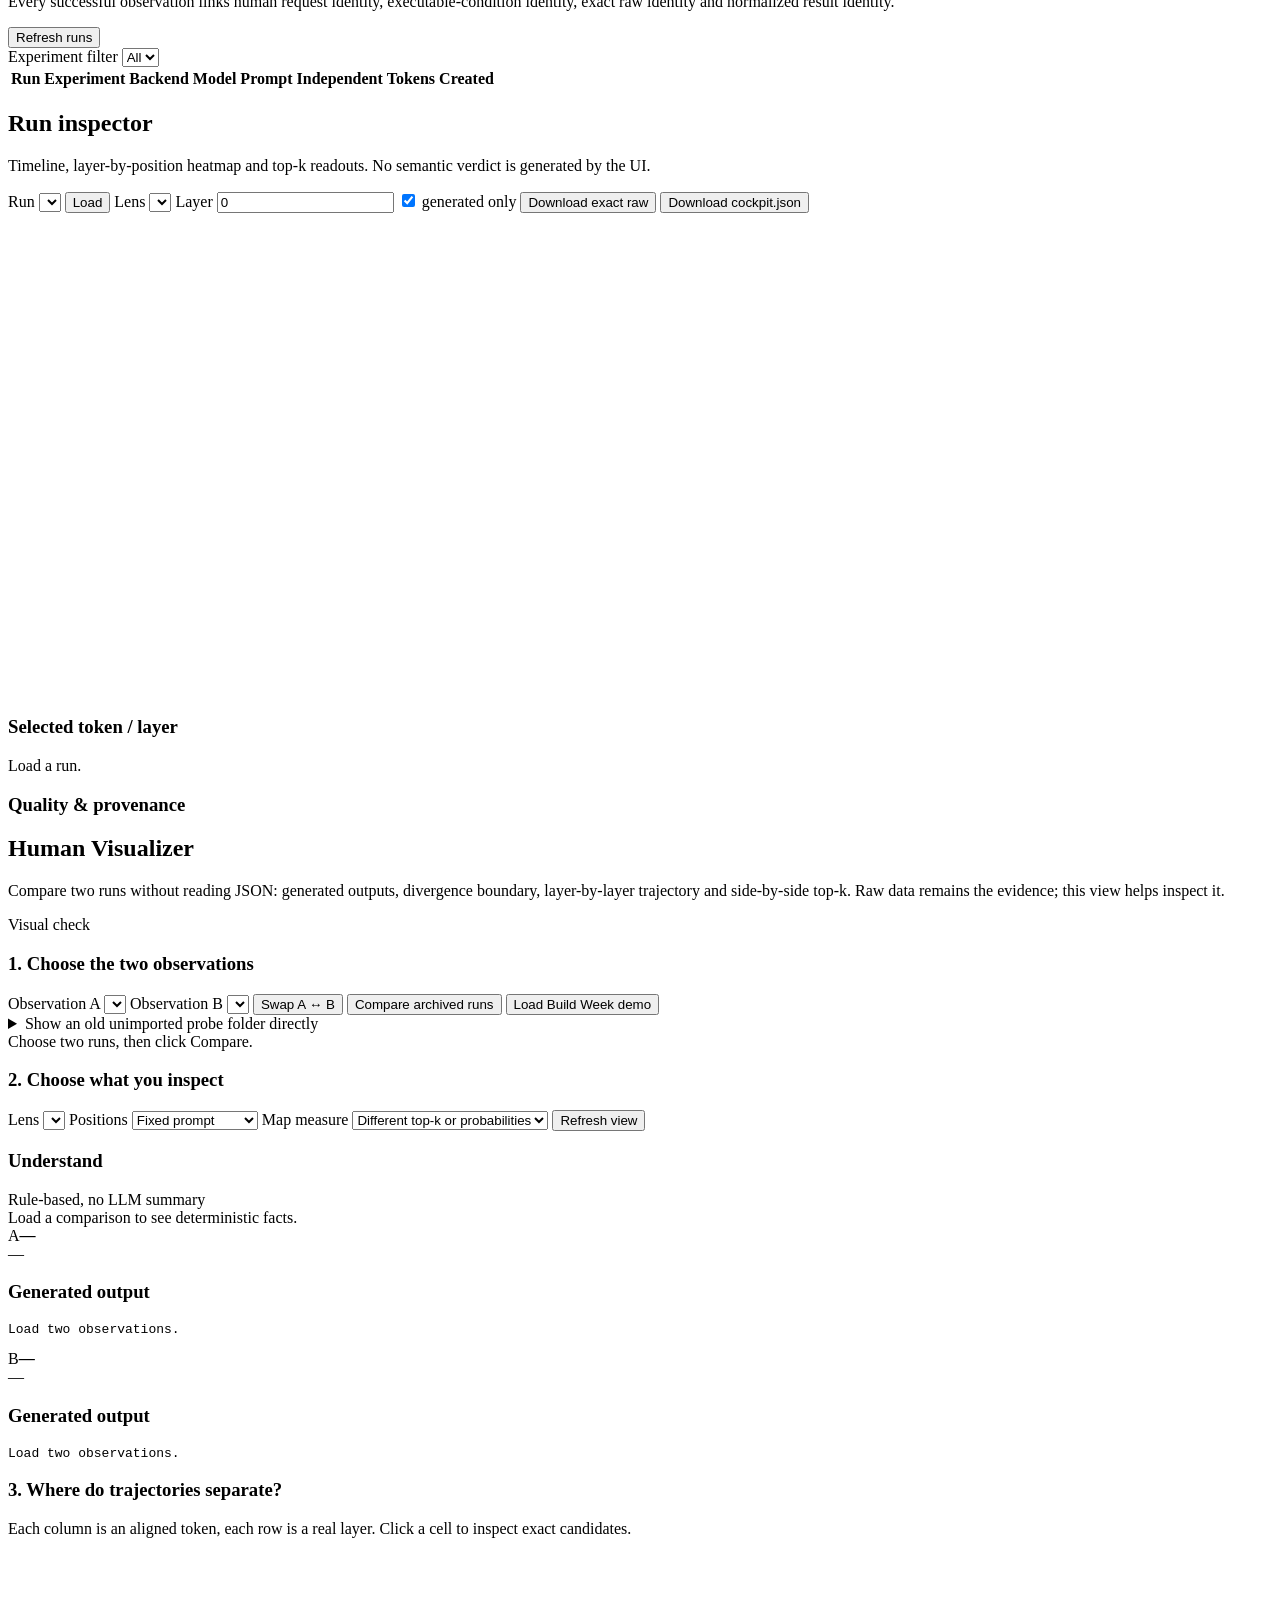
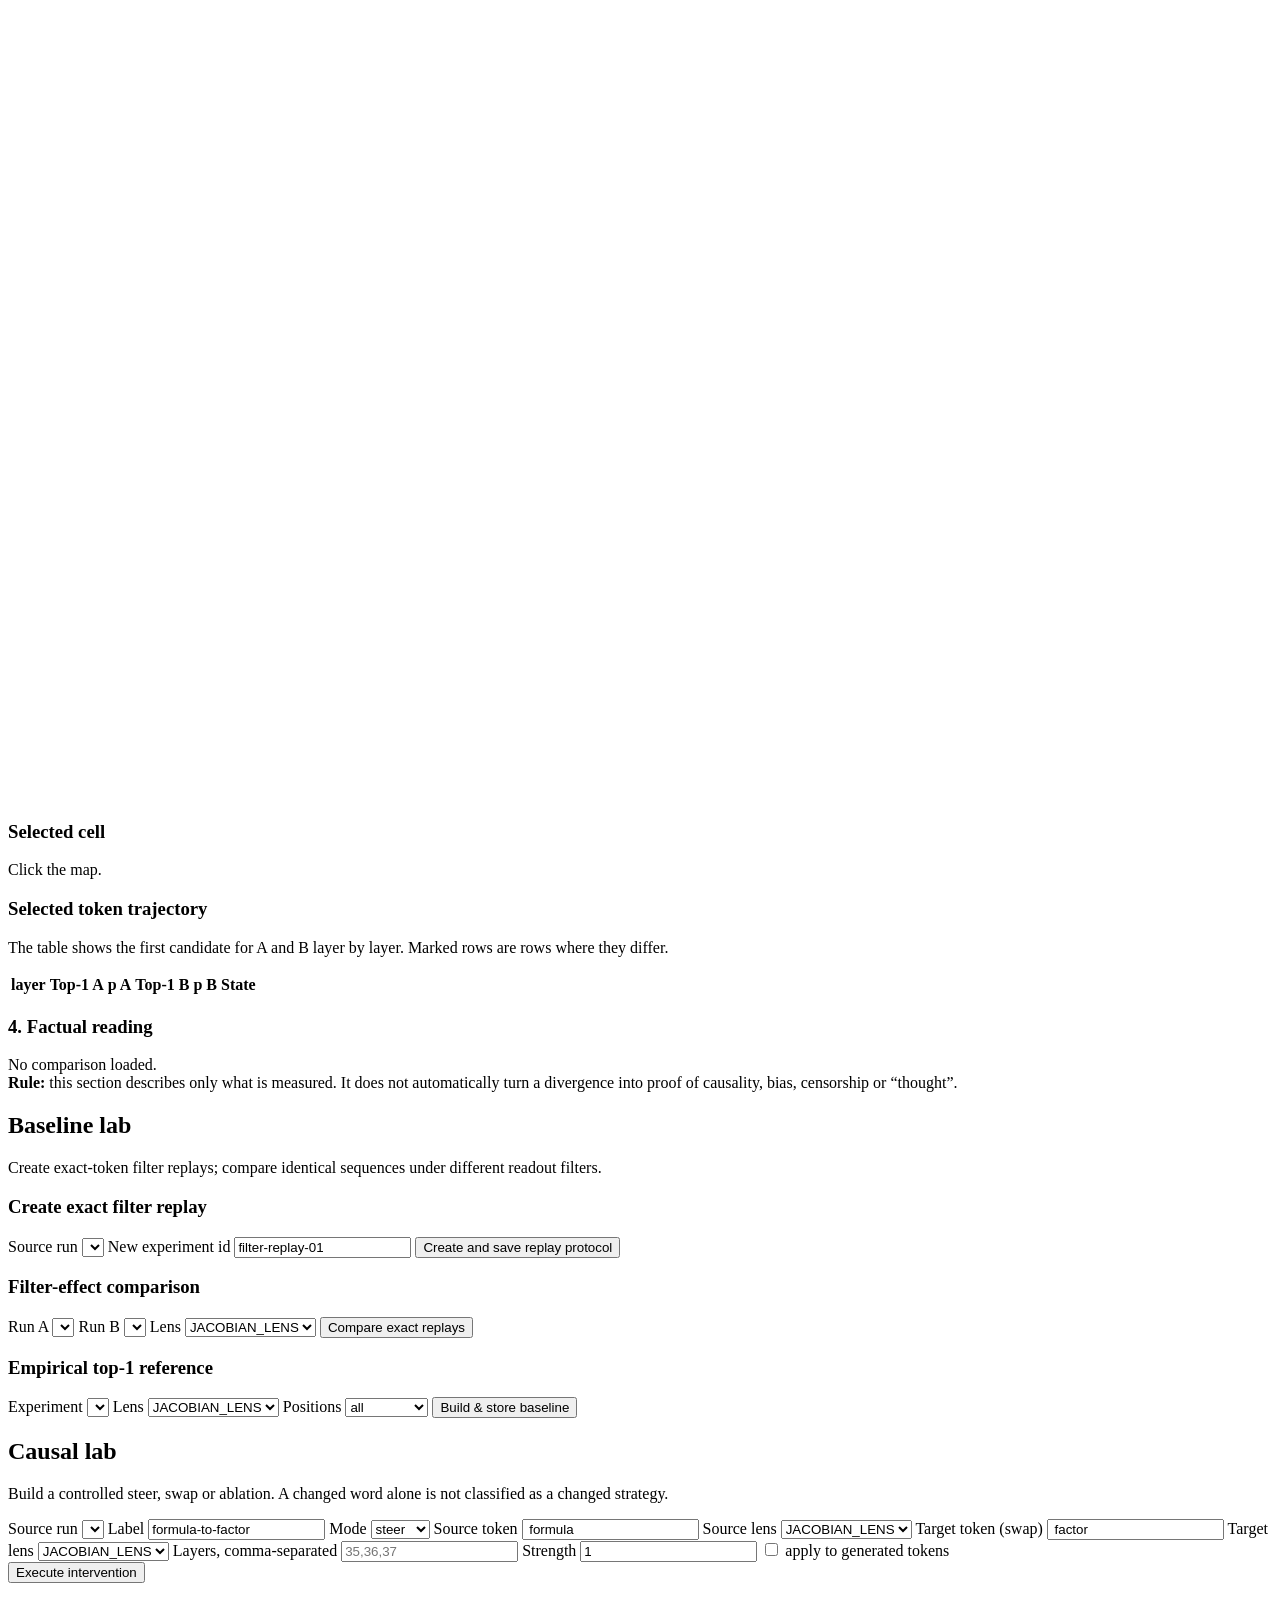
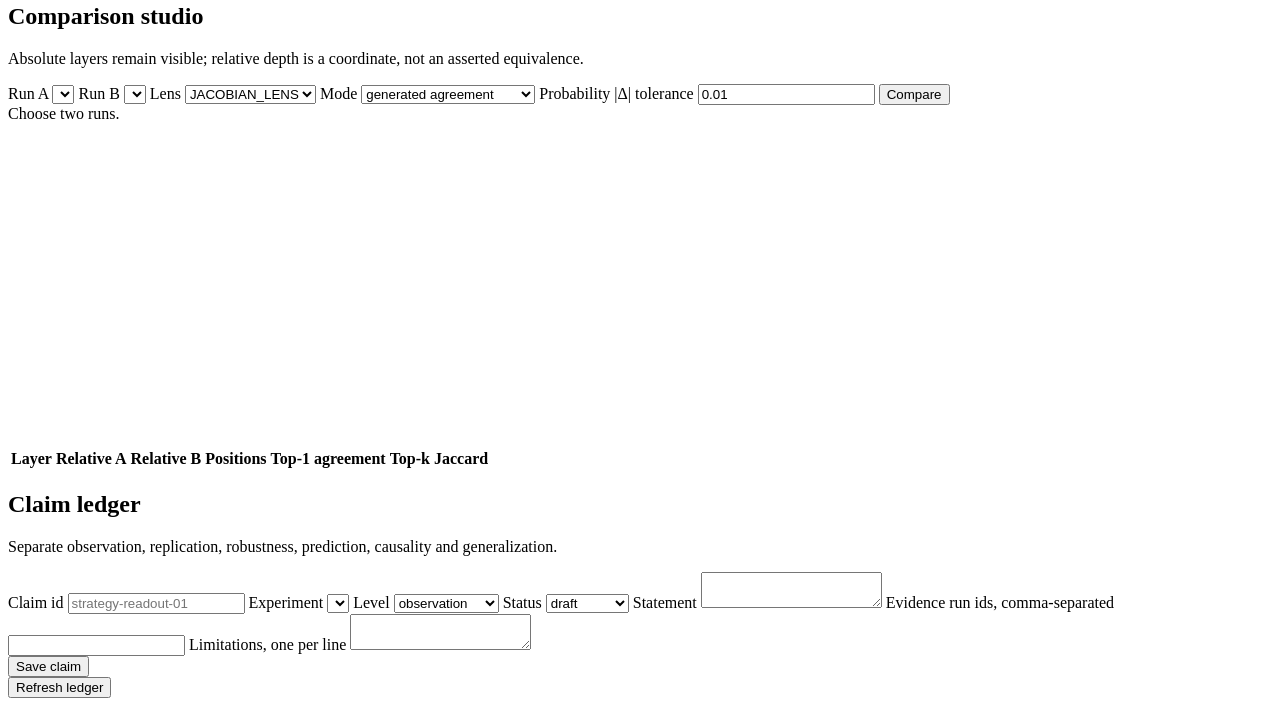
==== commit 650af705: "docs: use NicoMrx public project identity" ====
--- a/web/index.html
+++ b/web/index.html
@@ -7,12 +7,14 @@
   <link rel="stylesheet" href="/styles.css?v=0.2.1-visual" />
 </head>
 <body>
-  <header class="topbar">
-    <div>
+  <header class="topbar prismora-topbar">
+    <div class="brand-lockup"><div class="brand-mark" aria-hidden="true"><svg xmlns="http://www.w3.org/2000/svg" id="prismora-mark" role="img" aria-label="Prismora" viewBox="0 0 10673.6 8850.1"><defs><style>.st0{fill:var(--pz-mark-a,#eed8ea)}.st1{fill:var(--pz-mark-b,#7777a2)}</style></defs><path d="M770.6 4445.4h9075m-9075-5.4c1014.4-60.4 2989.1-44 4003.5-12.1 1690.7-15.7 3381.2-83.5 5071.5 12.1 6.5 0 6.7 10.8 0 10.8-1690.3 95.6-3380.7 27.8-5071.5 12.1-1003.2 21.6-3031.9 68-4003.5-22.9" class="st0"/><path d="M9698.7 3989.6a86.5 86.5 0 0 1 131.5-73.8l843.4 513.7-832.7 544a86.4 86.4 0 1 1-94.6-144.8l603.1-394-609.1-371.2a87 87 0 0 1-41.6-74" class="st0"/><path d="M9699.1 4900.7q0-4.8 1.5-9.6l53.1-171.8a32.4 32.4 0 1 1 62 19.1l-53.2 171.9a32.4 32.4 0 0 1-63.4-9.6m-4.5-900.5a32.4 32.4 0 0 1 62.8-11.5l71 188a32.4 32.4 0 1 1-60.7 23l-71-188a32 32 0 0 1-2.1-11.5m-8598.4-748.8c141.6 28.4 226.4 173.9 315 275.3 227.6 360.5 655.1 503.8 1056 577.4 3.5.4 3.5 6.3-.3 6.5-491 57.7-775.7-233.7-1096.8-549-99.2-95.1-155.7-233.6-275.2-303.9-3.4-1-2.5-6.6 1.3-6.3m320.7-1081.8c498.6 317 453.2 779.8 630.2 1264.4 58.3 144.2 141.2 278.2 261.4 376 479.2 367 2235.7 399 2778.3 158.5 290-130.4 547-324 764-554.8l155.7-179.3c140.2-187.5 397.7-474.4 449.5-702.2 134.1-625.4-53.2-1227.6-39.3-1861.7 64.2 637.4 204.2 1201.7 84.7 1837.9-60.7 326-344.1 732-591.8 961.6-582.8 622-2387.6 806-3200 600-322.7-68-625-287-733.1-608-120.7-302.4-109.5-634.8-261-923-71.7-144.7-183-257.7-304-362.7-4-3.3 1.2-10 5.4-6.7m4323.8 1813.2c417.8-202.5 942.3-412.2 1065.4-920.7 225.5-931.7 978.7-1431.1 1474.5-1840.5 5.9-5.4 16 2.4 11.8 9.5-69.7 129.3-156 177.8-244.4 291.4-250.6 341.5-805.7 534-987 920.3-56.1 135.7-231.3 692-273.2 832.8-35.5 146.7-115.7 288-229.8 390.7-229.5 209-531 288.1-811 330.2-7.8 2.4-14-9-6.3-13.7" class="st0"/><path d="M5936.3 763c0-11.5 3.1-23.3 9.7-34L6396 0l459 721a65 65 0 0 1-109.4 69.7l-348-546.4-341.2 553a64.9 64.9 0 0 1-120.1-34.2" class="st0"/><path d="M6598.6 724.6q0-8 2.5-16.1a54 54 0 0 1 67.7-35.5l150 47a54 54 0 1 1-32.2 103.2l-150-47a54 54 0 0 1-38-51.6m-642.9 46.9a54 54 0 0 1 35-50.6l165.5-62.6a54 54 0 0 1 38.3 101.2L6028.9 822a54 54 0 0 1-73.2-50.6m1967.1 201a43 43 0 0 1 33-42l798.5-195.6-171.4 802a43.3 43.3 0 0 1-84.6-18l142.6-667.1-664.5 162.8a43.3 43.3 0 0 1-53.6-42Z" class="st0"/><path d="M8409.8 1390.7a32.5 32.5 0 0 1 61-15.3l74.1 138.7a32.5 32.5 0 0 1-57.1 30.6l-74.1-138.7a32 32 0 0 1-3.9-15.3m-475.2-403.4q0-6.6 2.7-13.1a32.5 32.5 0 0 1 42.8-16.6l162 71.5a32.5 32.5 0 1 1-26.2 59.3l-162-71.4a33 33 0 0 1-19.3-29.7M1094.5 5631c56.7-37.4 89-95.9 130.4-150.9 74.6-119.5 185.3-213.2 294.8-300.2 106.1-94.2 194.7-212.7 320.6-284.5A851 851 0 0 1 2467 4778c5.4 1 5.9 9.4.3 10.8-327.1 100-668.5 177-923 415.7-88.4 108.7-148.3 234.9-256 330.4-52 48.3-114.4 107.4-191.6 106.6-5.5-.4-7.3-8.2-2.1-10.6m1192.8 603.2c25.5-31.9 49.3-78.5 52.8-119.5-30.6-174.3-30-354.2 22-526 253.7-910.8 2706.6-905.3 3266-304.5 527.2 532.5 255.2 1357.6-167.5 1862-3.8 5.3-12.3-.6-9-6 107.6-192.7 207.2-389 272.7-595.2 138.3-399.2 123-869.4-171.2-1192-671.6-757.3-3092.5-545-3175 574.7-3.6 60.5-5.1 122.1-3.6 183.3.6 11.4-2.9 19.9-5.3 26.8-17.5 40.5-39.9 77-75 104.8a5.4 5.4 0 0 1-6.9-8.4m2283.1-1633.5c648.6-28 1294.8 27 1938 105.3 216 23.9 432.3 29.4 645.2 83.3 422.3 124 777.3 402 1102.2 687.6 316.3 295.3 625.3 617 867.2 969.5-301.9-303.4-602.5-621.7-928-901.4-322.2-278.1-658.3-557.4-1057.4-703.7-408.2-123-852.3-123-1277.6-137.2-386.3-21.7-938.5-40.2-1289.6-103.4" class="st0"/><path d="m5069.3 7782.8 90.4-837.5a65 65 0 0 1 71.4-57.6 64 64 0 0 1 57.6 71.5l-59.7 553.9 450.8-314.8a65 65 0 0 1 74.4 106.4z" class="st0"/><path d="M5558.3 7182.2q0-3.7.9-7.4a32.5 32.5 0 0 1 39-24.2l153 35.7a33 33 0 0 1 24.3 39 32.5 32.5 0 0 1-39 24.2l-153.1-35.7c-15-3.5-25-16.9-25-31.6m-333.2-235.3a32.4 32.4 0 0 1 57.7-20.4l111 138a32.4 32.4 0 1 1-50.6 40.7l-111-138c-4.8-6-7.1-13.2-7.1-20.3m2267.5 187.9q0-6.9 1.6-13.9a58.3 58.3 0 0 1 70.5-42.7l402.4 98.6-86.3-403.9a58.3 58.3 0 0 1 114-24.4l125.2 585.7-583-142.8a58 58 0 0 1-44.4-56.6" class="st0"/><path d="M7839.8 6828.3q0-5.2 2.6-10.3l49.9-93.4a21.8 21.8 0 1 1 38.5 20.6l-50 93.4a21.8 21.8 0 0 1-41-10.3M7509 7106a22 22 0 0 1 13-20l109-48a21.9 21.9 0 1 1 17.7 39.9l-109 48.2a22 22 0 0 1-30.8-20m1239-410.6q0-4.2.9-8.6a43 43 0 0 1 51-33.8l670.5 136.1-169.2-660.8a43.2 43.2 0 1 1 83.8-21.5l203.4 794.5-805.7-163.5a43 43 0 0 1-34.7-42.4" class="st0"/><path d="M9231 6248.3q0-7.2 3.1-14l68.4-141.6a32.5 32.5 0 0 1 58.5 28.2l-68.4 141.6a32.5 32.5 0 0 1-61.7-14.2M8768.5 6676c0-12 6.7-23.4 18.1-29l159-78a32.4 32.4 0 1 1 28.6 58.2l-159 78a32.4 32.4 0 0 1-46.7-29.1ZM0 4461l818.3-534.7A75.6 75.6 0 1 1 901 4053l-617.4 403.5 623.8 380a75.7 75.7 0 1 1-78.7 129.3z" class="st0"/><path d="M817.7 4162q0-4.9 1.4-9.6l53.2-171.9a32.4 32.4 0 1 1 62 19.2L881 4171.5a32.4 32.4 0 0 1-63.4-9.6Zm-8.9 551.9a32.5 32.5 0 0 1 62.8-11.5l71 188a32.4 32.4 0 1 1-60.7 22.9l-71-188a33 33 0 0 1-2.1-11.4m196.3-2874.4 723.3 122.1c29.5 5 50 32.8 44.3 62.4a54 54 0 0 1-62.3 44.3l-554.4-93.6 155.8 546a54 54 0 1 1-104 29.6z" class="st0"/><path d="M1241 2557.1q0-6.6 2.8-13l55.2-125.5a32.5 32.5 0 0 1 42.8-16.6 33 33 0 0 1 16.7 42.7l-55.2 125.5a32.5 32.5 0 0 1-62.2-13M1574 2108c0-11.6 6.2-22.7 17-28.6l134.7-72.8a32.4 32.4 0 1 1 30.9 57l-134.7 73a32.4 32.4 0 0 1-47.9-28.6m4169 2742.1c369.6 117.1 807.5 316 929.7 702.6 38 127.1-4.9 256 24 383.1 69.9 371 551.4 503.4 825.8 743.8 97.4 87.4 195.4 180 267 290 3.1 4.3-3.6 10-7.7 6-436.2-425.1-616-400.5-968.2-709.6-150.2-131.9-164.5-324.2-158-518.7 14.4-191.7-122.5-344.4-263.4-466-191-167.2-422.5-292.2-653.3-422.6-5-2.5-1.3-10.7 4.2-8.6Z" class="st0"/><path d="M2295.6 2646.6c45 37.3 87.1 87.8 87.4 149.1 0 91.7 20.6 218 25.7 310.2 61 1103 1429.2 823.2 1886.9 865.8 613.3 57.2 1236.8-402.9 1339.5-1010.9 58.5-293.6 8.8-621-82-908.5-26-102.8-71.6-198.8-103.8-301.9-3.2-7.7 9.6-13.9 13.6-6.3 242.6 360.6 404.6 801 331.1 1245.7-72.3 447.6-430.3 826.5-858.3 951.8-415 117.3-1860.2 134.8-2234.5-103-342-223.7-450.5-665.7-371-1048 9-41.3-20.7-100.5-44.7-132.9-5.3-6.3 2.9-16.3 10.1-11Zm2997 1526.1c377-38.2 751.2-48.8 1128.4-47.4 364.9 10 766.7 37.9 1099.9-131 320.4-180.4 428.3-151.9 680.8-418 263.4-263.3 199.9-463.7 466.8-721.5-159.5 341.2-136.8 446-385.9 732.9-262.8 276.6-362.6 347.1-728.8 482.7-178.8 62.1-377.5 78-564.2 105.6-374 60.4-752.8 107-1132.4 76.4-189-10.9-378.3-29-565.2-64.7-8-1.3-8-14.4.6-15" class="st1"/><path d="m5095.9 1153 645.9 450.8a43.2 43.2 0 1 1-49.6 71l-489.9-342 64.9 601a43.3 43.3 0 0 1-86 9.3z" class="st1"/><path d="M5542.3 1695c0-14.7 10.1-28 25-31.6l153.2-35.6a32.5 32.5 0 0 1 14.8 63.2l-153.2 35.6a32.5 32.5 0 0 1-39.8-31.6m-330.7 247.7c0-7.1 2.3-14.3 7.1-20.3l111-138a32.5 32.5 0 0 1 50.5 40.7l-111 138a32.5 32.5 0 0 1-57.6-20.4m3058 664.5a65 65 0 0 1 52-63.5l839.6-170.4-212 828a65 65 0 0 1-125.7-32.2l160.6-627.5-636.7 129.2a65 65 0 0 1-77.8-63.6" class="st1"/><path d="M8765.1 3074.5a32.5 32.5 0 0 1 61.7-14.1l68.4 141.5a32.5 32.5 0 0 1-58.4 28.2l-68.4-141.5a33 33 0 0 1-3.3-14m-482.4-441.1q0-7.2 3.3-14.2a32.4 32.4 0 0 1 43.4-14.9l159 78a32.4 32.4 0 0 1-28.6 58.2l-159-78a32 32 0 0 1-18.1-29ZM1409.4 6712c120-111.9 227.2-228.3 295.5-378.4 143.4-294.6 123.8-639.4 256.2-947.3 63.8-160.7 174.8-310.8 320.5-410.5 292-190.4 632.4-209 961-283.7 695.2-140.6 2166.4-29 2631.5 522.8 532.7 595.8 620 2229 550.3 3001.5-.7 9-15.2 8.4-15.1-.6-30.6-652.8-63.8-1310.4-174.1-1952.7-52.2-271-103.4-550.2-249.1-785.8-116.6-159.4-258-302.4-410.4-426.5-376.9-311-1848.8-419-2324.5-311.3-302.5 74.7-647.6 142.8-896 335.3-120.4 95.1-209.2 221-270 364-130.8 293.6-131.7 655-309.1 935-84.2 145.4-217.6 260.5-357.2 350-6.8 5.1-16.4-5.7-9.5-11.8" class="st1"/><path d="M5958 8127.7a43.1 43.1 0 0 1 80-22.8l359.3 582.3 366.5-575.4a43.2 43.2 0 1 1 73 46.4l-440.6 691.9-431.9-699.8a43 43 0 0 1-6.4-22.6" class="st1"/><path d="M6616.7 8172.5c0-13.8 8.9-26.6 22.8-31l150-46.8a32.5 32.5 0 0 1 19.4 62l-150 46.8a32.5 32.5 0 0 1-42.2-31m-639.4-54.7q0-5.8 2.1-11.5a32.4 32.4 0 0 1 41.8-18.9l165.6 62.7a32.4 32.4 0 1 1-23 60.7l-165.5-62.7c-13-5-21-17.2-21-30.3M1043 7051.3l202.5-710.8a54.1 54.1 0 0 1 104 29.6l-155.6 546 554.4-93.5a54 54 0 0 1 18 106.6z" class="st1"/><path d="M1287 6351.4a32.5 32.5 0 0 1 62.1-13l55.2 125.4c7 16.3-.2 35.5-16.6 42.7a32.5 32.5 0 0 1-42.8-16.6l-55.2-125.5a33 33 0 0 1-2.8-13m316.3 432.6a32.4 32.4 0 0 1 47.9-28.5l134.6 72.8a32.4 32.4 0 0 1-30.8 57.1l-134.7-72.8c-10.8-5.9-17-17-17-28.6" class="st1"/><rect width="1482.5" height="261.9" x="3694.7" y="4314.5" class="st0" rx="107.1" ry="107.1" transform="rotate(90 4436 4445.4)"/><rect width="1815.6" height="261.9" x="3102.5" y="4314.5" class="st0" rx="111" ry="111" transform="rotate(90 4010.3 4445.4)"/><rect width="1482.5" height="261.9" x="2812.1" y="4314.5" class="st0" rx="107.1" ry="107.1" transform="rotate(90 3553.4 4445.4)"/></svg></div><div>
       <h1>Prismora J-Lens Lab <span class="version">lab-v0.3.0-buildweek</span></h1>
       <p>One protocol · public API and private GPU workers · immutable evidence</p>
-    </div>
+    </div></div>
     <div class="top-actions">
+      <div class="level-switch" role="group" aria-label="Interface level"><button type="button" class="level-btn" data-level="read" data-i18n="level.read">Read</button><button type="button" class="level-btn" data-level="explore" data-i18n="level.explore">Explore</button><button type="button" class="level-btn" data-level="control" data-i18n="level.control">Control</button></div>
+      <label class="theme-control"><span data-i18n="theme.label">Theme</span> <select id="globalThemeSelect" aria-label="Theme"><option value="system" data-i18n="theme.system">System</option><option value="dark" data-i18n="theme.dark">Dark</option><option value="light" data-i18n="theme.light">Light</option></select></label>
       <label class="locale-control"><span data-i18n="app.language">Language</span> <select id="globalLocaleSelect" aria-label="Language"><option value="en">EN</option><option value="fr">FR</option></select></label>
       <span id="healthBadge" class="badge muted">checking…</span>
       <button id="refreshAllBtn" class="secondary" data-i18n="app.refresh">Refresh</button>
@@ -25,6 +27,7 @@
 
   <div class="shell">
     <nav class="sidebar" aria-label="Laboratory sections">
+      <button class="nav-item reader-nav" data-panel="reader" data-levels="read explore">Reader</button>
       <button class="nav-item active" data-panel="dashboard">Overview</button>
       <button class="nav-item" data-panel="experiments">Experiments</button>
       <button class="nav-item" data-panel="registry">Model registry</button>
@@ -40,6 +43,16 @@
     </nav>
 
     <main class="content">
+      
+      <section id="panel-reader" class="panel-page">
+        <div class="page-heading"><div><h2 data-i18n="reader.title">Read</h2><p data-i18n="reader.description">Conversation-first reading of real J-Lens artifacts. Raw artifacts remain authoritative.</p></div><span class="badge ok" data-i18n="reader.demoBadge">Verified Build Week demo</span></div>
+        <div class="reader-grid">
+          <article class="card reader-card"><div class="toolbar-row wrap"><button id="readerLoadDemoBtn" class="primary" data-i18n="reader.loadDemo">Load verified demo</button><button data-jump="visualizer" class="secondary" data-i18n="reader.openExplorer">Open evidence in Explorer</button><span id="readerSourceBadge" class="badge muted">—</span></div><h3 data-i18n="reader.prompt">Prompt / request</h3><pre id="readerPrompt" class="reader-text">—</pre><h3 data-i18n="reader.output">Generated output</h3><pre id="readerOutput" class="reader-text generated-output">—</pre><div id="readerTokens" class="reader-token-list" aria-label="Generated tokens"></div></article>
+          <aside class="card reader-card"><h3 data-i18n="reader.model">Model and provenance</h3><div id="readerModelMeta" class="meta-grid compact"></div><h3 data-i18n="reader.layers">Captured layers</h3><div id="readerLayerRail" class="layer-rail"></div><h3 data-i18n="reader.selected">Selected token / layer</h3><div id="readerSelection" class="summary-box">—</div><h3 data-i18n="reader.top8">Actual top-8 candidates</h3><div id="readerTop8" class="top8-list"></div><h3 data-i18n="reader.trajectory">Candidate trajectory</h3><div id="readerTrajectory" class="trajectory-mini"></div></aside>
+        </div>
+        <div class="card"><div class="understand-heading"><h3 data-i18n="reader.understand">Compact Understand</h3><span class="badge" data-i18n="understand.badge">Rule-based, no LLM summary</span></div><div id="readerUnderstand" class="human-reading"></div></div>
+      </section>
+
       <section id="panel-dashboard" class="panel-page active">
         <div class="page-heading">
           <div><h2>Overview</h2><p>The interface reports measurements and provenance; it does not assign cognitive labels.</p></div>
@@ -228,7 +241,7 @@
         </div>
 
         <div class="card understand-card">
-          <div class="understand-heading"><h3>Understand</h3><span id="understandRuleBadge" class="badge ok">Rule-based, no LLM summary</span></div>
+          <div class="understand-heading"><h3 data-i18n="understand.title">Understand</h3><span id="understandRuleBadge" class="badge ok">Rule-based, no LLM summary</span></div>
           <div id="coverageCards" class="coverage-grid"></div>
           <div id="understandError" class="understand-error" hidden></div>
           <div id="understandSentences" class="understand-sentences">Load a comparison to see deterministic facts.</div>
@@ -241,13 +254,13 @@
             <header><span class="run-letter">A</span><strong id="visualLabelA">—</strong></header>
             <div id="visualInterventionA" class="intervention-line">—</div>
             <h3 data-i18n="visual.output">Generated output</h3>
-            <pre id="visualCompletionA" class="completion-view" data-i18n="visual.outputEmpty">Load two observations.</pre>
+            <pre id="visualCompletionA" class="completion-view">Load two observations.</pre>
           </article>
           <article class="card human-run-card run-b">
             <header><span class="run-letter">B</span><strong id="visualLabelB">—</strong></header>
             <div id="visualInterventionB" class="intervention-line">—</div>
             <h3 data-i18n="visual.output">Generated output</h3>
-            <pre id="visualCompletionB" class="completion-view" data-i18n="visual.outputEmpty">Load two observations.</pre>
+            <pre id="visualCompletionB" class="completion-view">Load two observations.</pre>
           </article>
         </div>
 
@@ -264,7 +277,7 @@
         <div class="grid two human-detail-grid">
           <article class="card">
             <h3 data-i18n="visual.selectedCell">Selected cell</h3>
-            <div id="visualCellSummary" class="summary-box" data-i18n="visual.clickMap">Click the map.</div>
+            <div id="visualCellSummary" class="summary-box">Click the map.</div>
             <div id="visualTopKSideBySide" class="visual-topk"></div>
           </article>
           <article class="card">
@@ -281,7 +294,7 @@
 
         <div class="card human-conclusion-card">
           <h3 data-i18n="visual.factual">4. Factual reading</h3>
-          <div id="visualHumanReading" class="human-reading" data-i18n="visual.noComparison">No comparison loaded.</div>
+          <div id="visualHumanReading" class="human-reading">No comparison loaded.</div>
           <div class="control-rule"><strong data-i18n="visual.ruleLead">Rule:</strong> <span data-i18n="visual.ruleText">this section describes only what is measured. It does not automatically turn a divergence into proof of causality, bias, censorship or “thought”.</span></div>
         </div>
       </section>
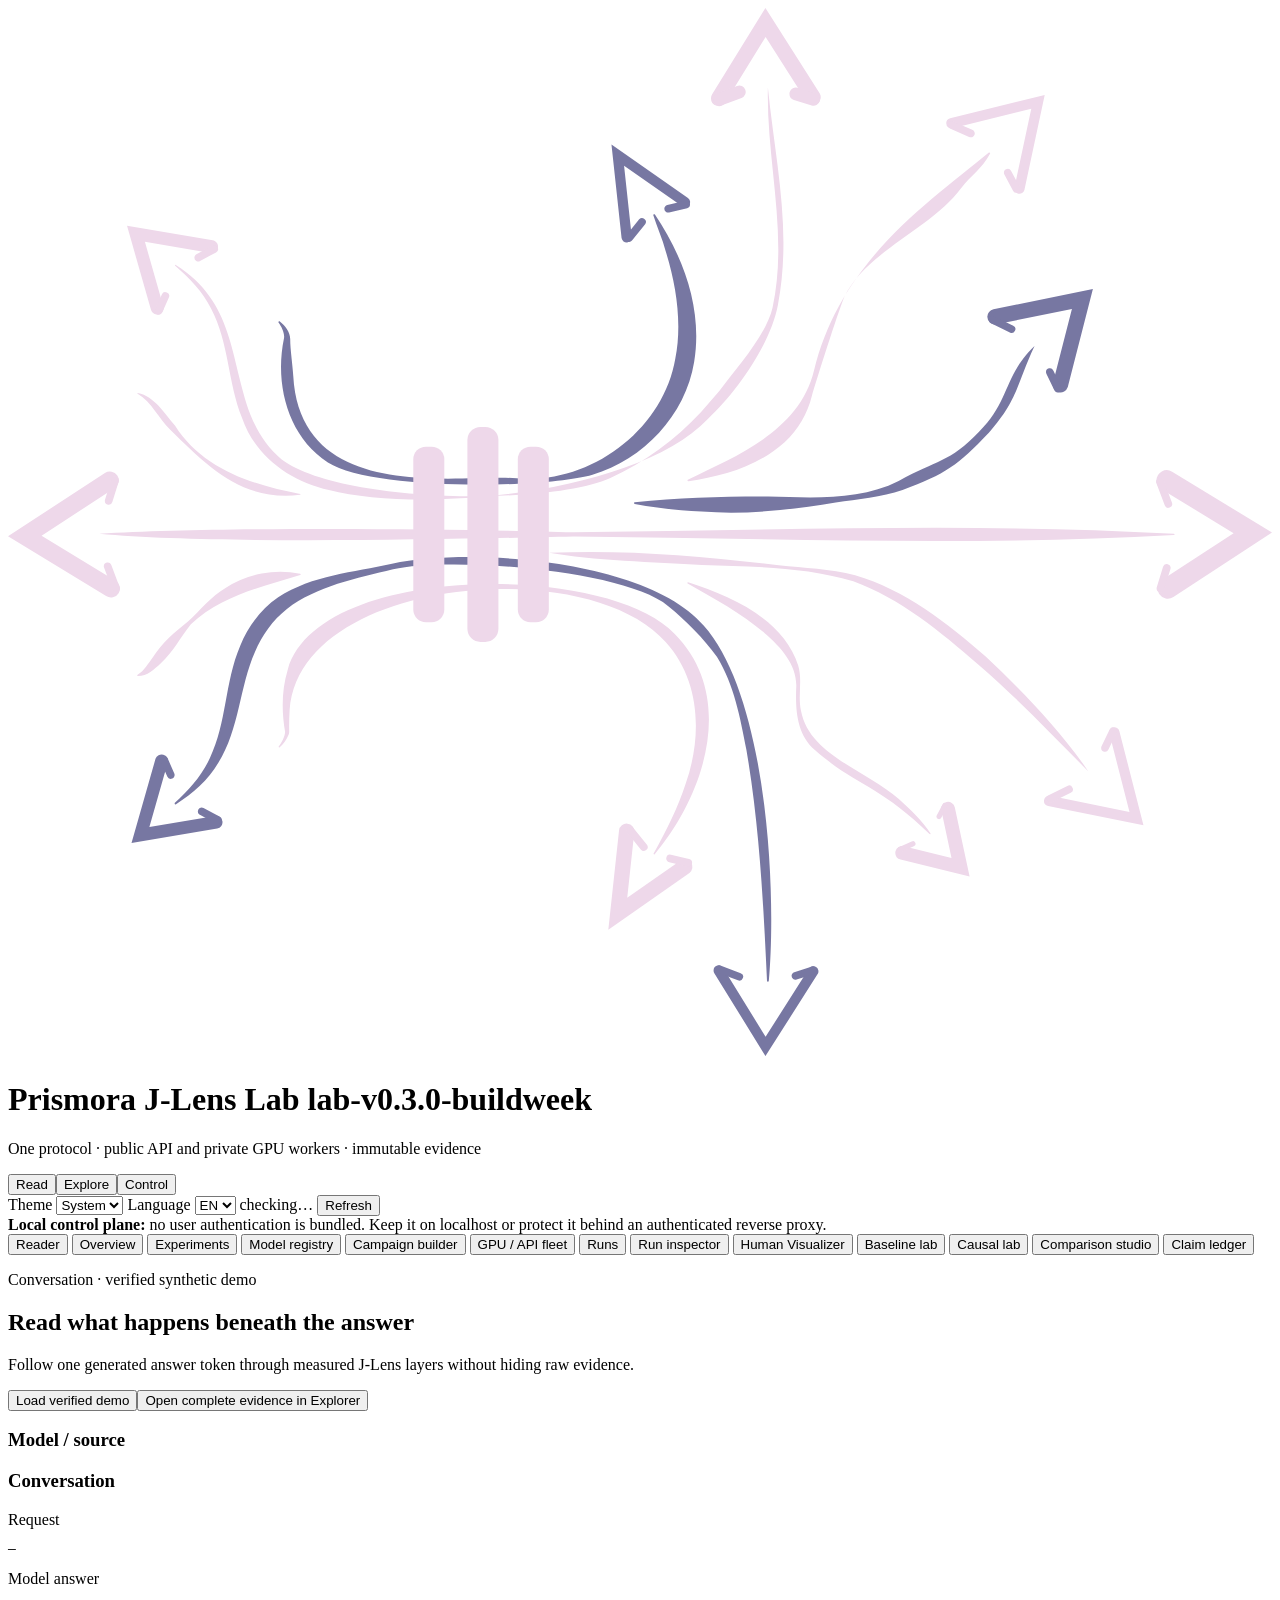
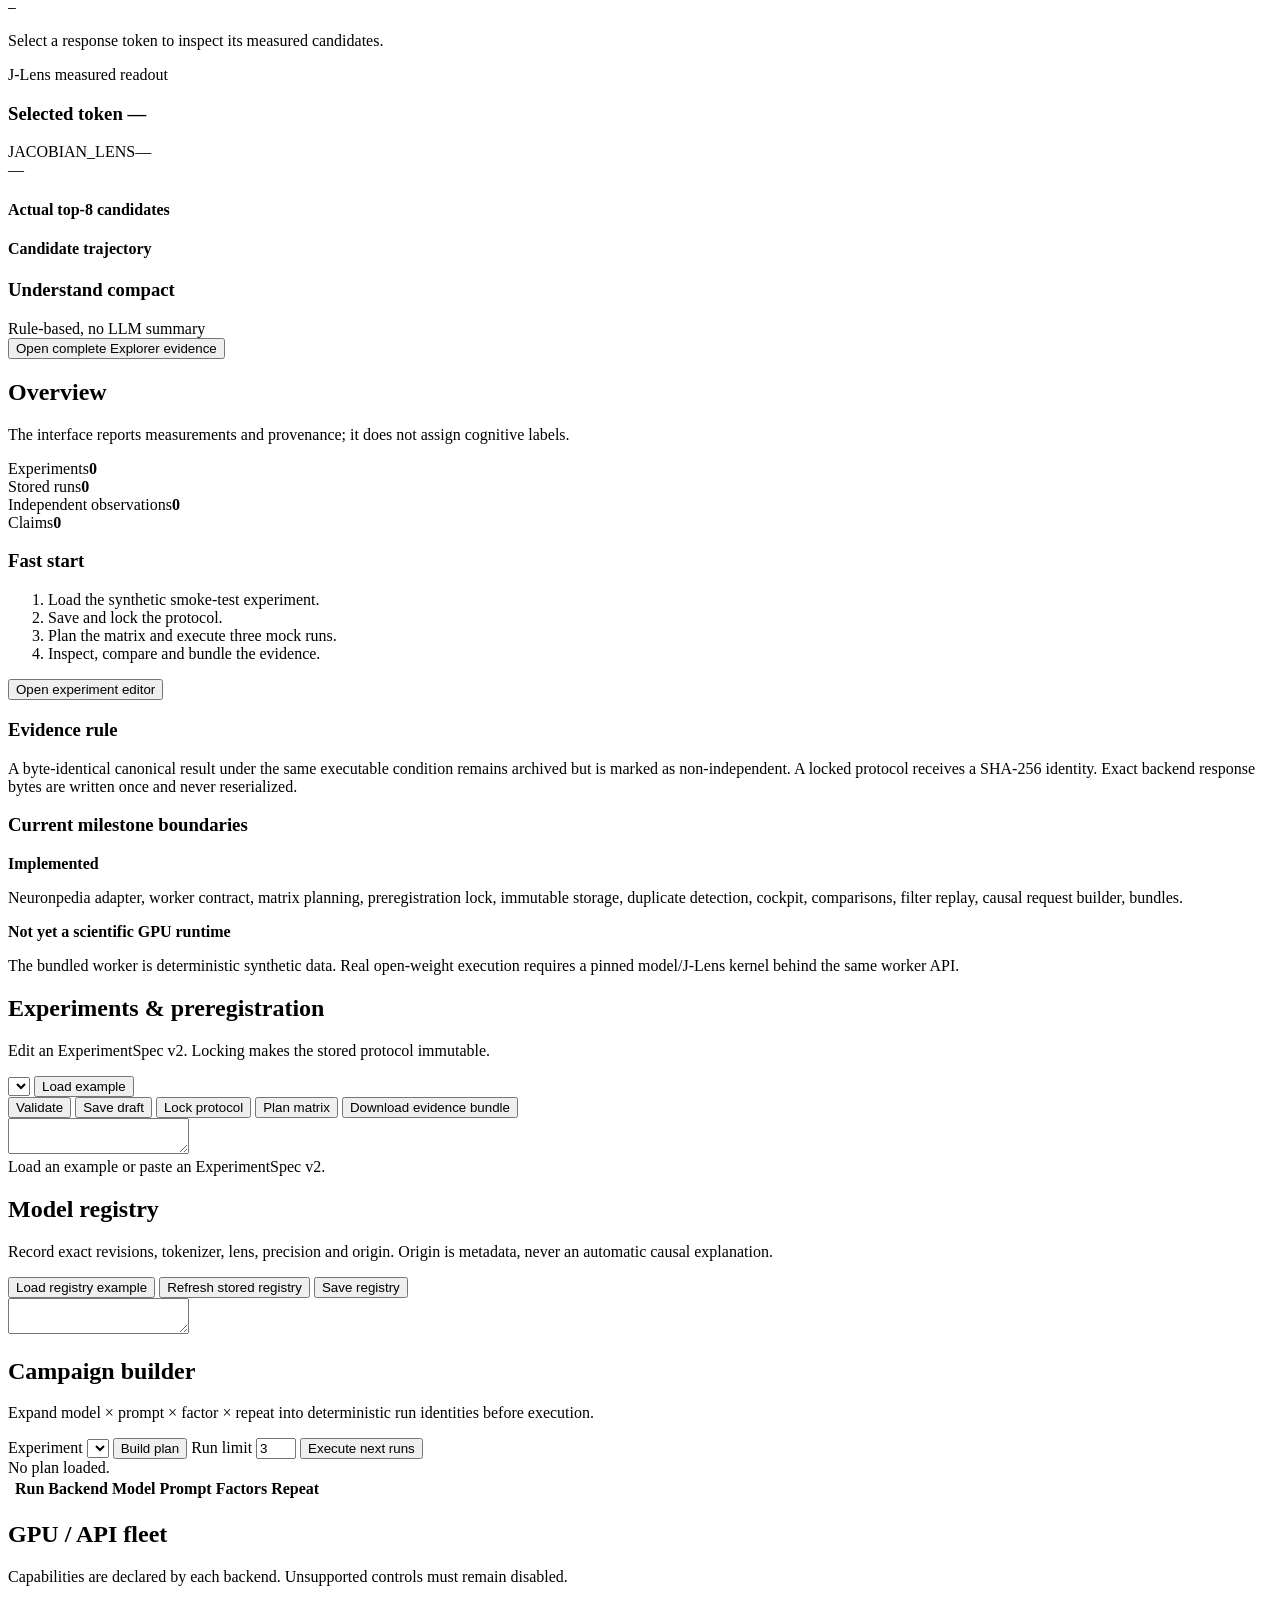
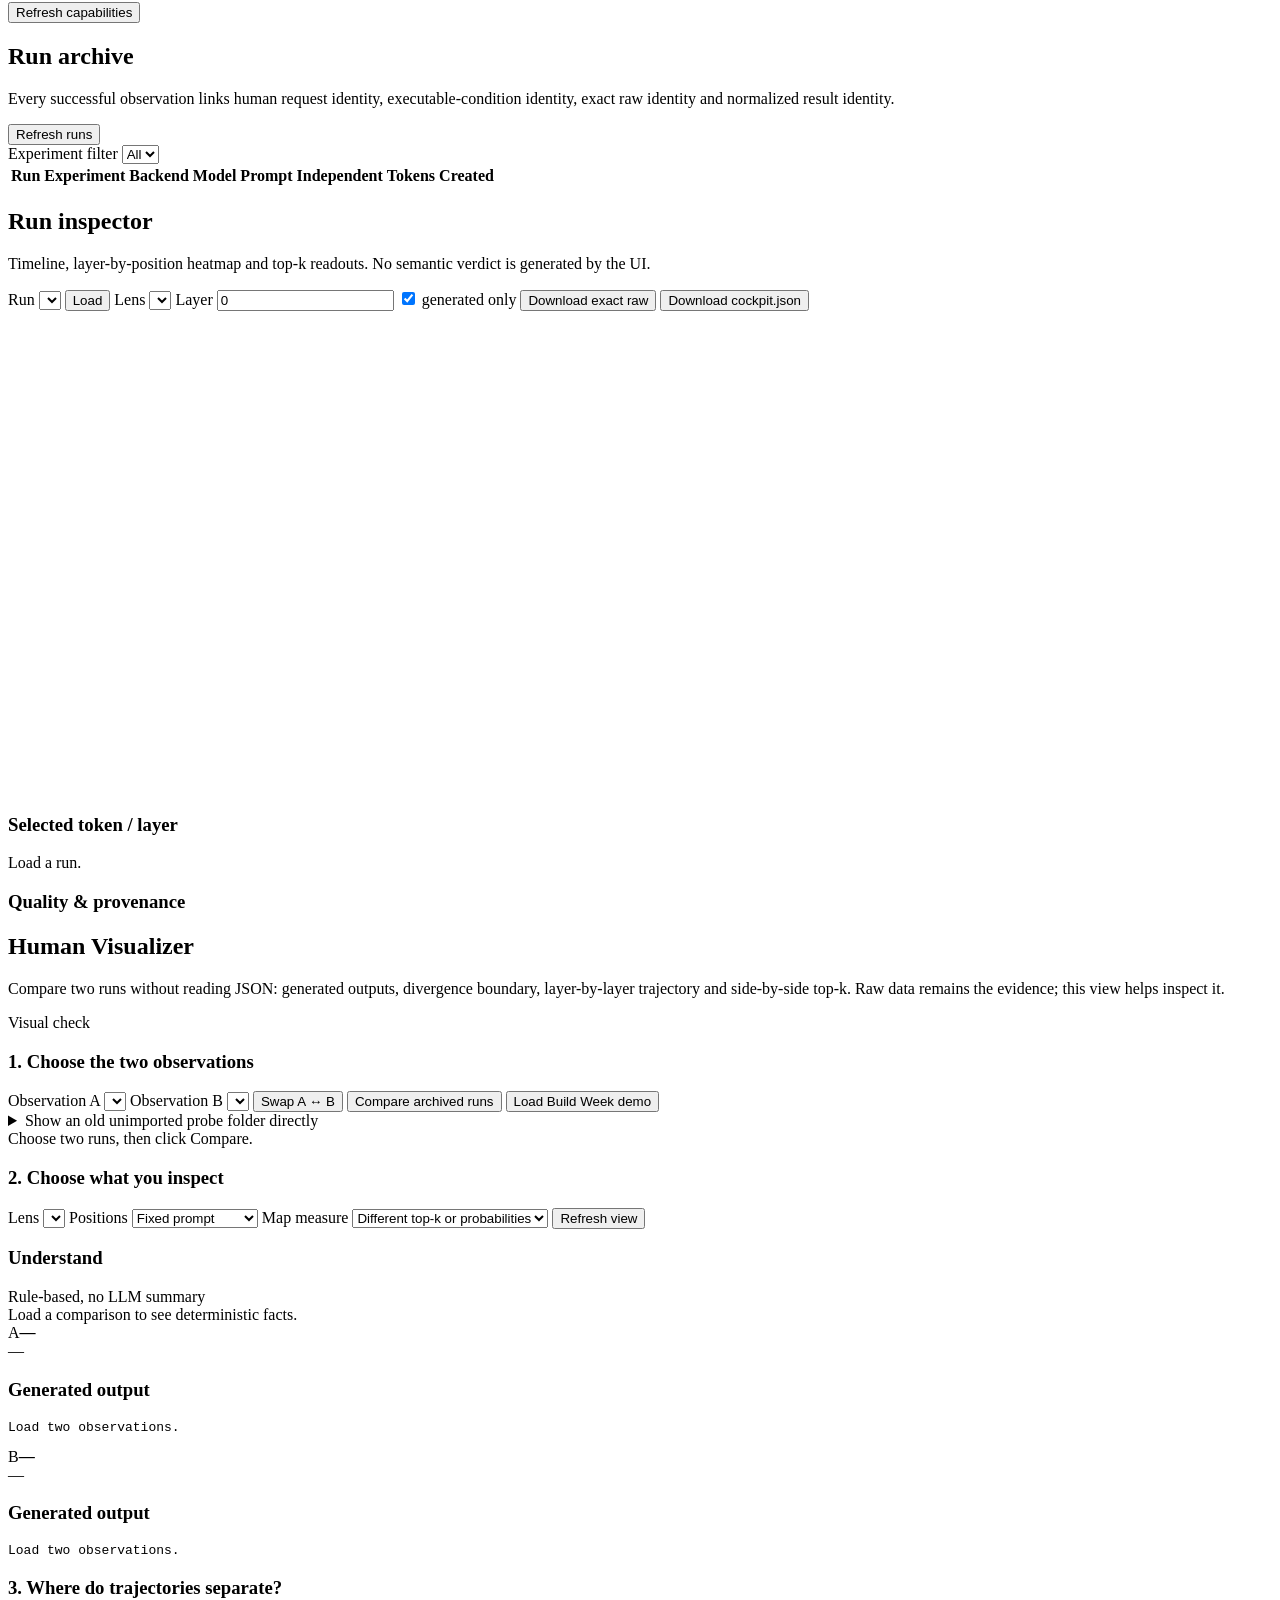
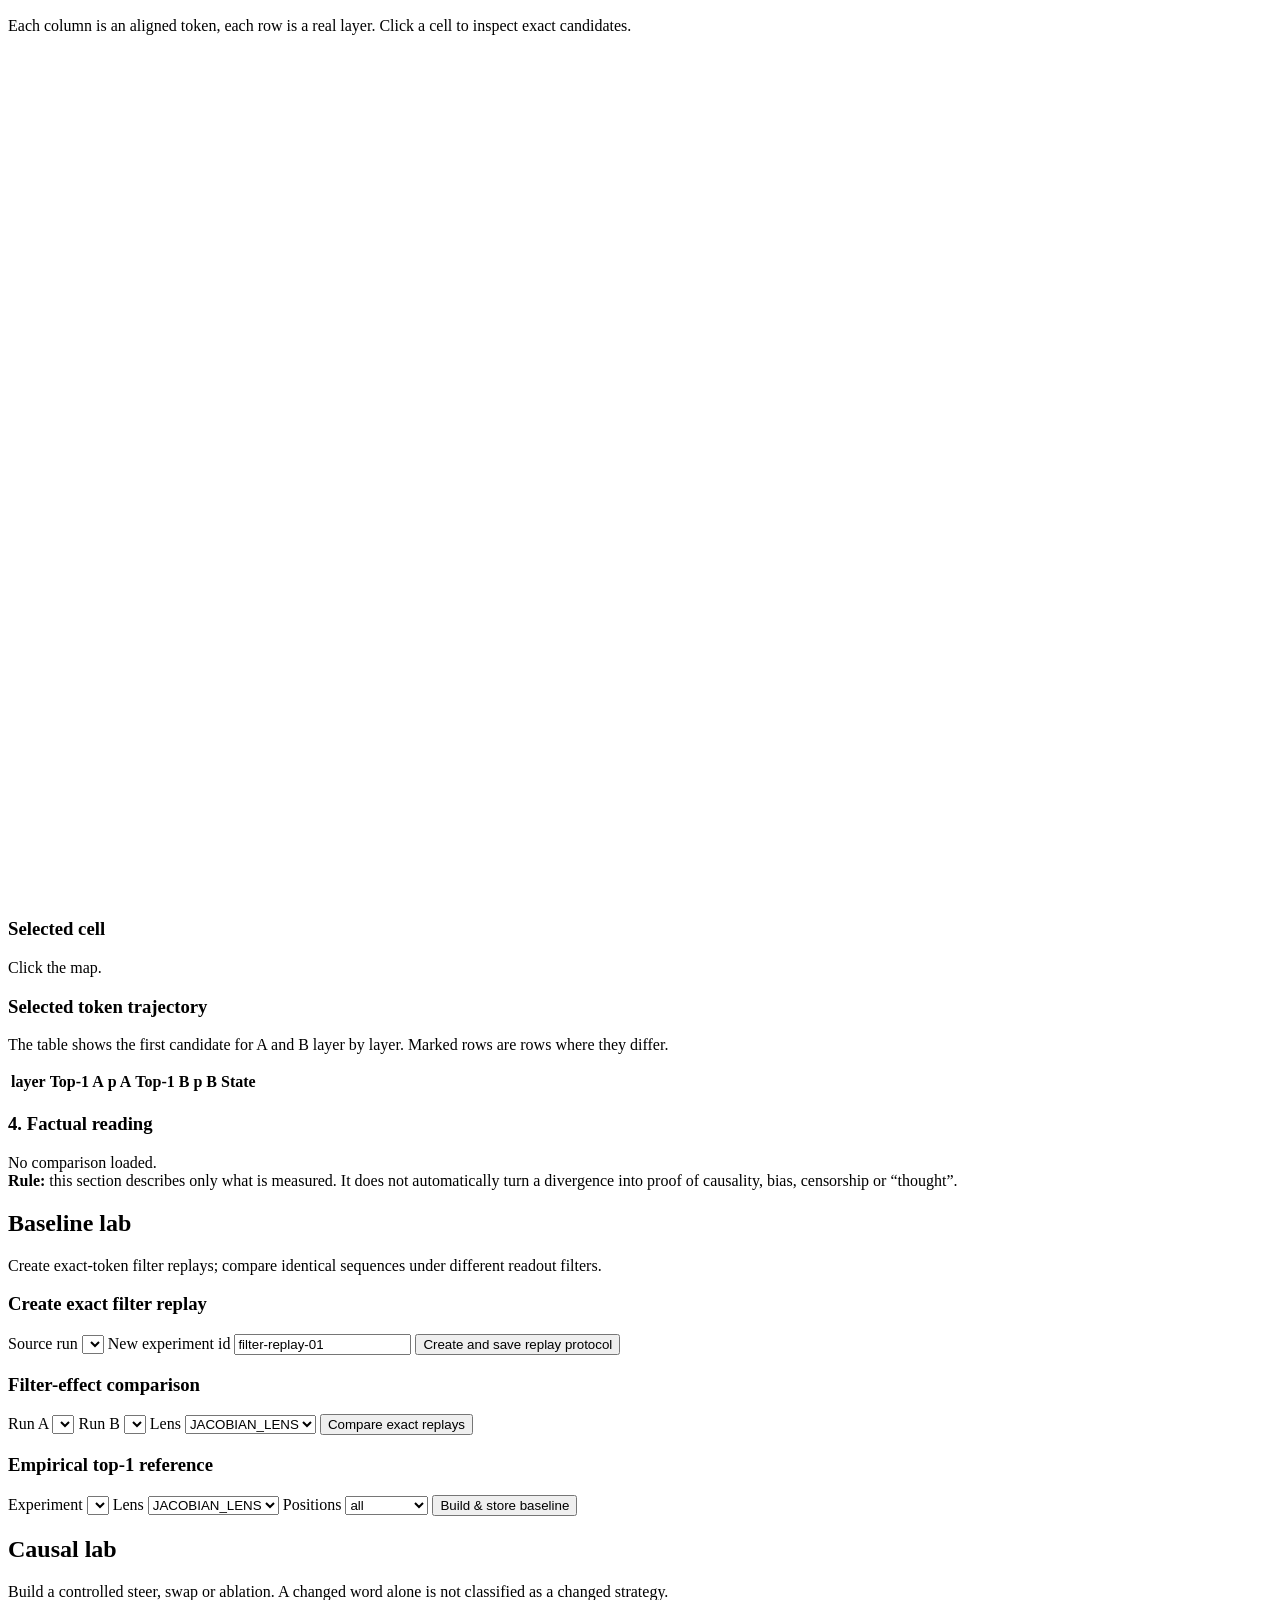
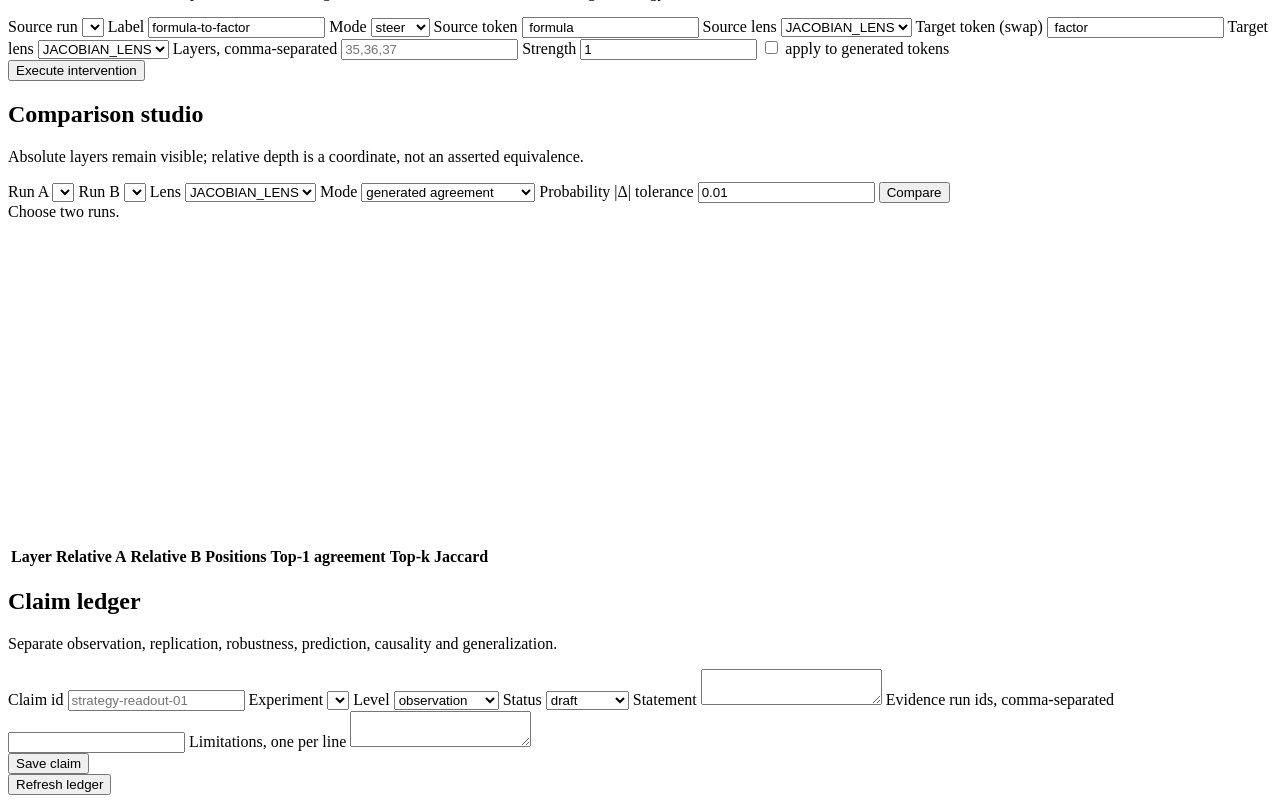
==== commit 562956ce: "fix: rebuild Reader from approved progressive prototype" ====
--- a/web/index.html
+++ b/web/index.html
@@ -44,13 +44,29 @@
 
     <main class="content">
       
-      <section id="panel-reader" class="panel-page">
-        <div class="page-heading"><div><h2 data-i18n="reader.title">Read</h2><p data-i18n="reader.description">Conversation-first reading of real J-Lens artifacts. Raw artifacts remain authoritative.</p></div><span class="badge ok" data-i18n="reader.demoBadge">Verified Build Week demo</span></div>
-        <div class="reader-grid">
-          <article class="card reader-card"><div class="toolbar-row wrap"><button id="readerLoadDemoBtn" class="primary" data-i18n="reader.loadDemo">Load verified demo</button><button data-jump="visualizer" class="secondary" data-i18n="reader.openExplorer">Open evidence in Explorer</button><span id="readerSourceBadge" class="badge muted">—</span></div><h3 data-i18n="reader.prompt">Prompt / request</h3><pre id="readerPrompt" class="reader-text">—</pre><h3 data-i18n="reader.output">Generated output</h3><pre id="readerOutput" class="reader-text generated-output">—</pre><div id="readerTokens" class="reader-token-list" aria-label="Generated tokens"></div></article>
-          <aside class="card reader-card"><h3 data-i18n="reader.model">Model and provenance</h3><div id="readerModelMeta" class="meta-grid compact"></div><h3 data-i18n="reader.layers">Captured layers</h3><div id="readerLayerRail" class="layer-rail"></div><h3 data-i18n="reader.selected">Selected token / layer</h3><div id="readerSelection" class="summary-box">—</div><h3 data-i18n="reader.top8">Actual top-8 candidates</h3><div id="readerTop8" class="top8-list"></div><h3 data-i18n="reader.trajectory">Candidate trajectory</h3><div id="readerTrajectory" class="trajectory-mini"></div></aside>
-        </div>
-        <div class="card"><div class="understand-heading"><h3 data-i18n="reader.understand">Compact Understand</h3><span class="badge" data-i18n="understand.badge">Rule-based, no LLM summary</span></div><div id="readerUnderstand" class="human-reading"></div></div>
+      <section id="panel-reader" class="panel-page reader-page">
+        <div class="reader-hero">
+          <div class="reader-hero-copy">
+            <p class="eyebrow" data-i18n="reader.eyebrow">Conversation · verified synthetic demo</p>
+            <h2 data-i18n="reader.heroTitle">Read what happens beneath the answer</h2>
+            <p data-i18n="reader.heroSubtitle">Follow one generated answer token through measured J-Lens layers without hiding raw evidence.</p>
+            <div class="toolbar-row wrap"><button id="readerLoadDemoBtn" class="primary" data-i18n="reader.loadDemo">Load verified demo</button><button data-jump="visualizer" class="secondary" data-i18n="reader.openExplorer">Open complete evidence in Explorer</button></div>
+          </div>
+          <div class="reader-hero-mark" aria-hidden="true"></div>
+          <aside class="reader-provenance" aria-live="polite"><h3 data-i18n="reader.modelSource">Model / source</h3><div id="readerModelMeta"></div></aside>
+        </div>
+        <article class="reader-conversation" aria-labelledby="readerConversationTitle">
+          <h3 id="readerConversationTitle" data-i18n="reader.conversation">Conversation</h3>
+          <div class="message user-message"><span class="message-role" data-i18n="reader.user">Request</span><pre id="readerPrompt" class="message-text">—</pre></div>
+          <div class="message model-message"><span class="message-role" data-i18n="reader.modelAnswer">Model answer</span><pre id="readerOutput" class="message-text generated-output">—</pre><div id="readerTokens" class="reader-token-list" aria-label="Generated tokens"></div><p class="reader-help" data-i18n="reader.tokenHelp">Select a response token to inspect its measured candidates.</p></div>
+        </article>
+        <article class="reader-jlens-card" aria-labelledby="readerLensTitle">
+          <div class="reader-card-head"><div><p class="eyebrow" data-i18n="reader.jlensEyebrow">J-Lens measured readout</p><h3 id="readerLensTitle"><span data-i18n="reader.selectedToken">Selected token</span> <span id="readerSelectedTokenTitle" class="mono">—</span></h3></div><div class="reader-badges"><span id="readerLensBadge" class="badge">JACOBIAN_LENS</span><span id="readerLayerCount" class="badge muted">—</span></div></div>
+          <div id="readerLayerRail" class="layer-rail" aria-label="Measured layers"></div>
+          <div id="readerSelection" class="summary-box">—</div>
+          <div class="reader-measure-grid"><section><h4 data-i18n="reader.top8">Actual top-8 candidates</h4><div id="readerTop8" class="top8-list"></div></section><section><h4 data-i18n="reader.trajectory">Candidate trajectory</h4><div id="readerTrajectory" class="trajectory-mini"></div></section></div>
+        </article>
+        <article class="reader-understand card"><div class="understand-heading"><h3 data-i18n="reader.understand">Understand compact</h3><span class="badge" data-i18n="understand.badge">Rule-based, no LLM summary</span></div><div id="readerUnderstand" class="human-reading"></div><button data-jump="visualizer" class="secondary reader-evidence-link" data-i18n="reader.completeEvidence">Open complete Explorer evidence</button></article>
       </section>
 
       <section id="panel-dashboard" class="panel-page active">
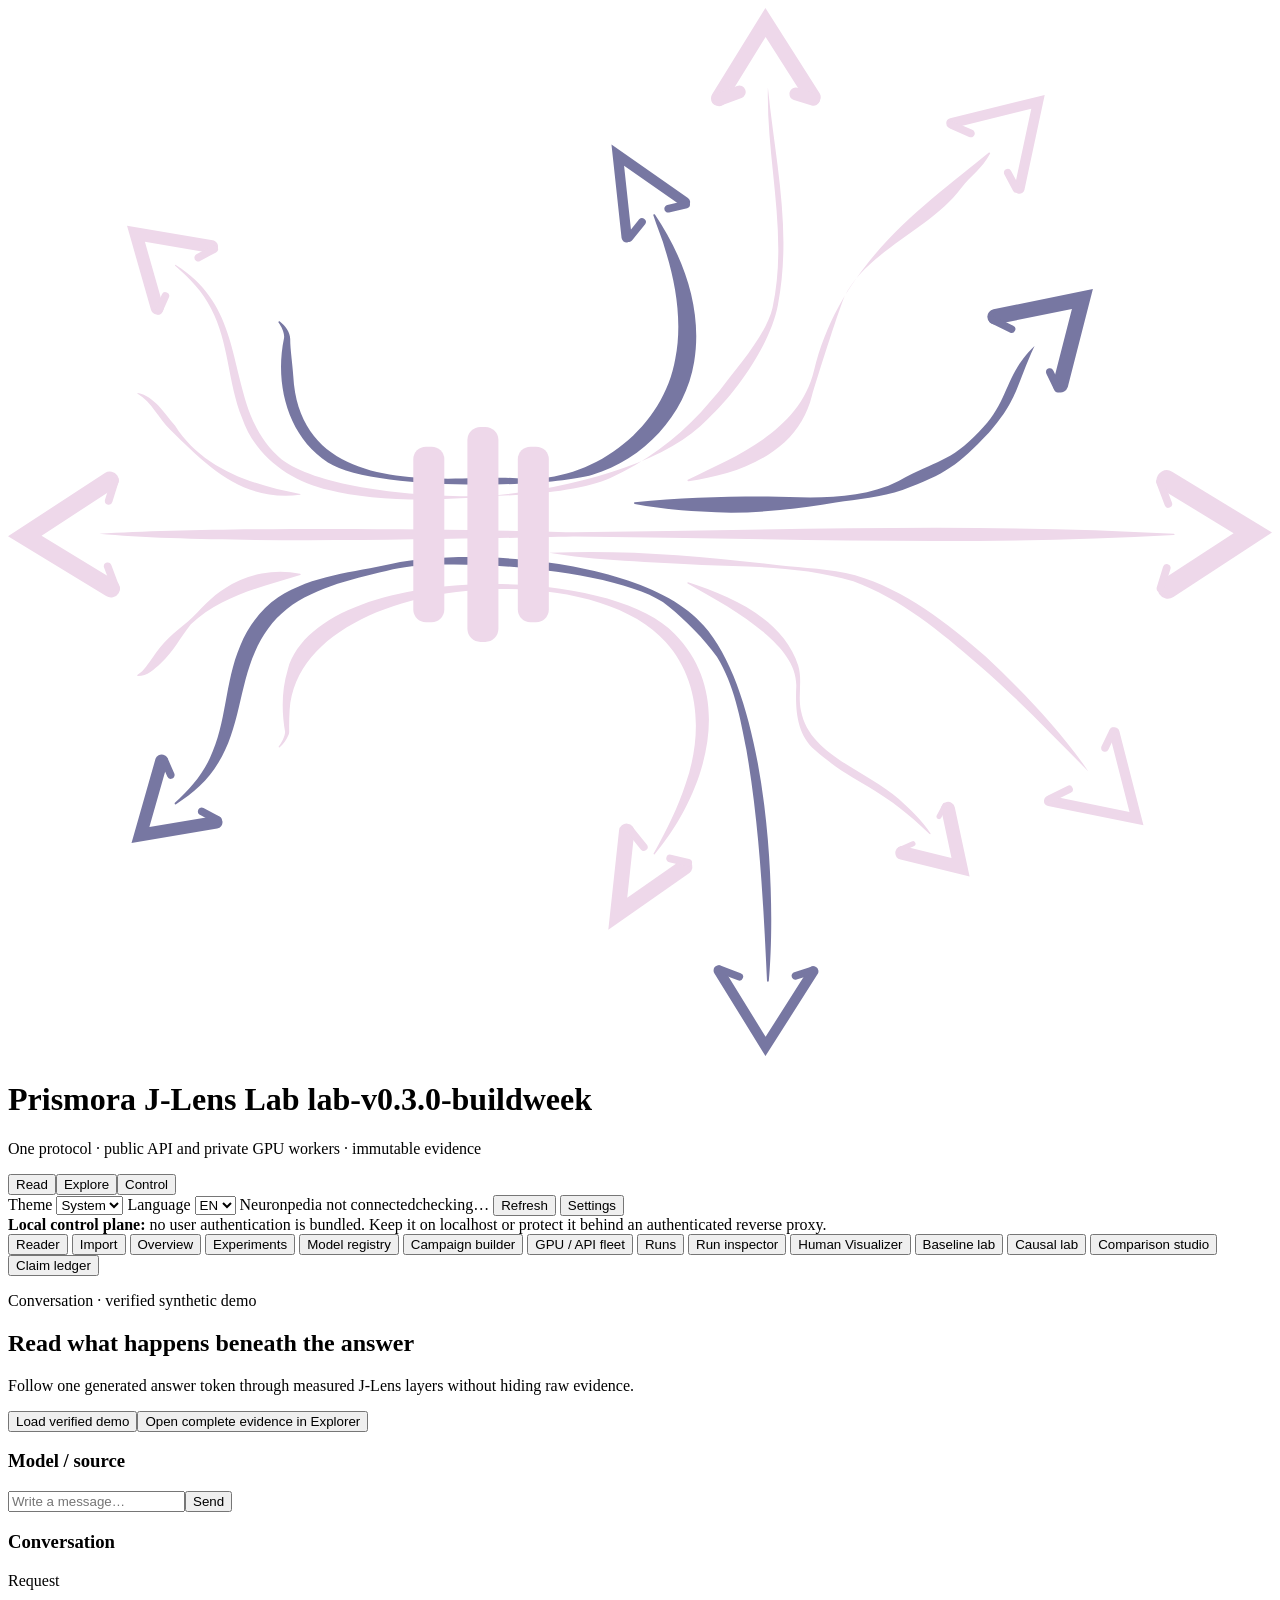
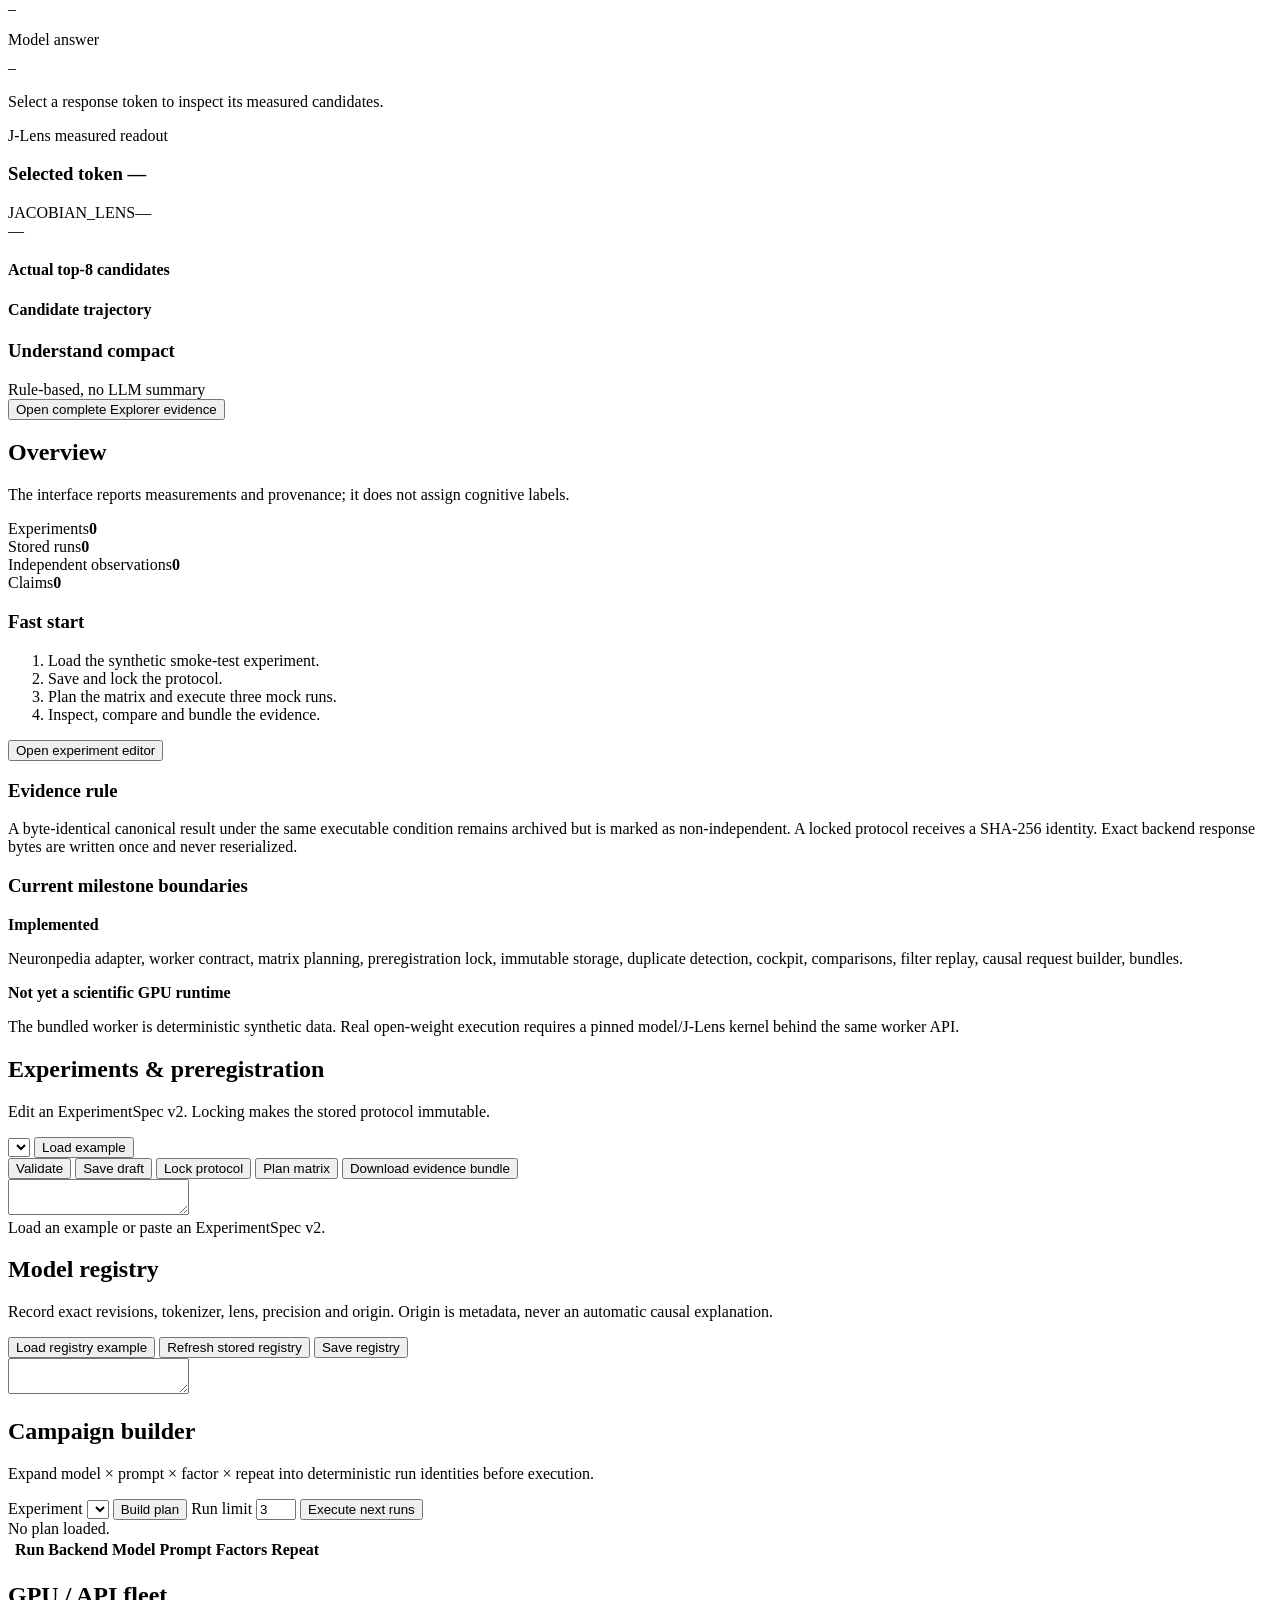
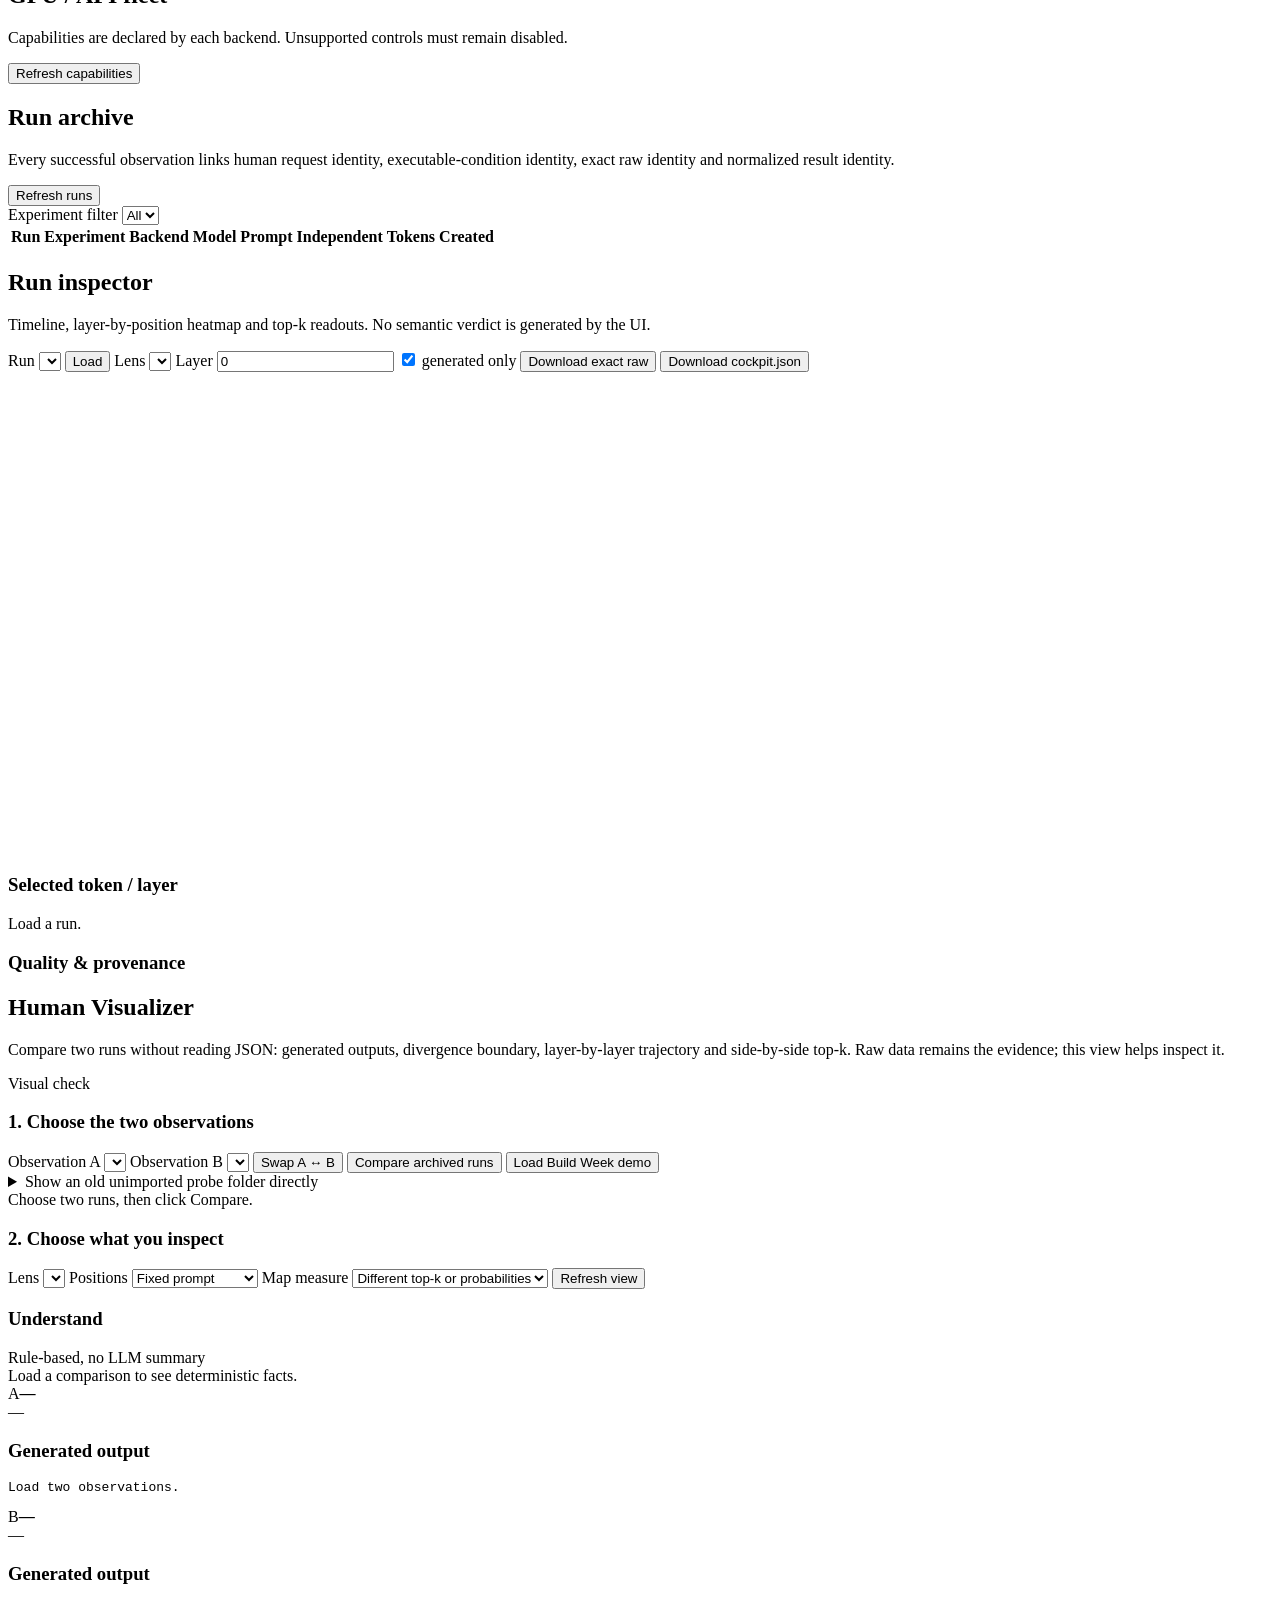
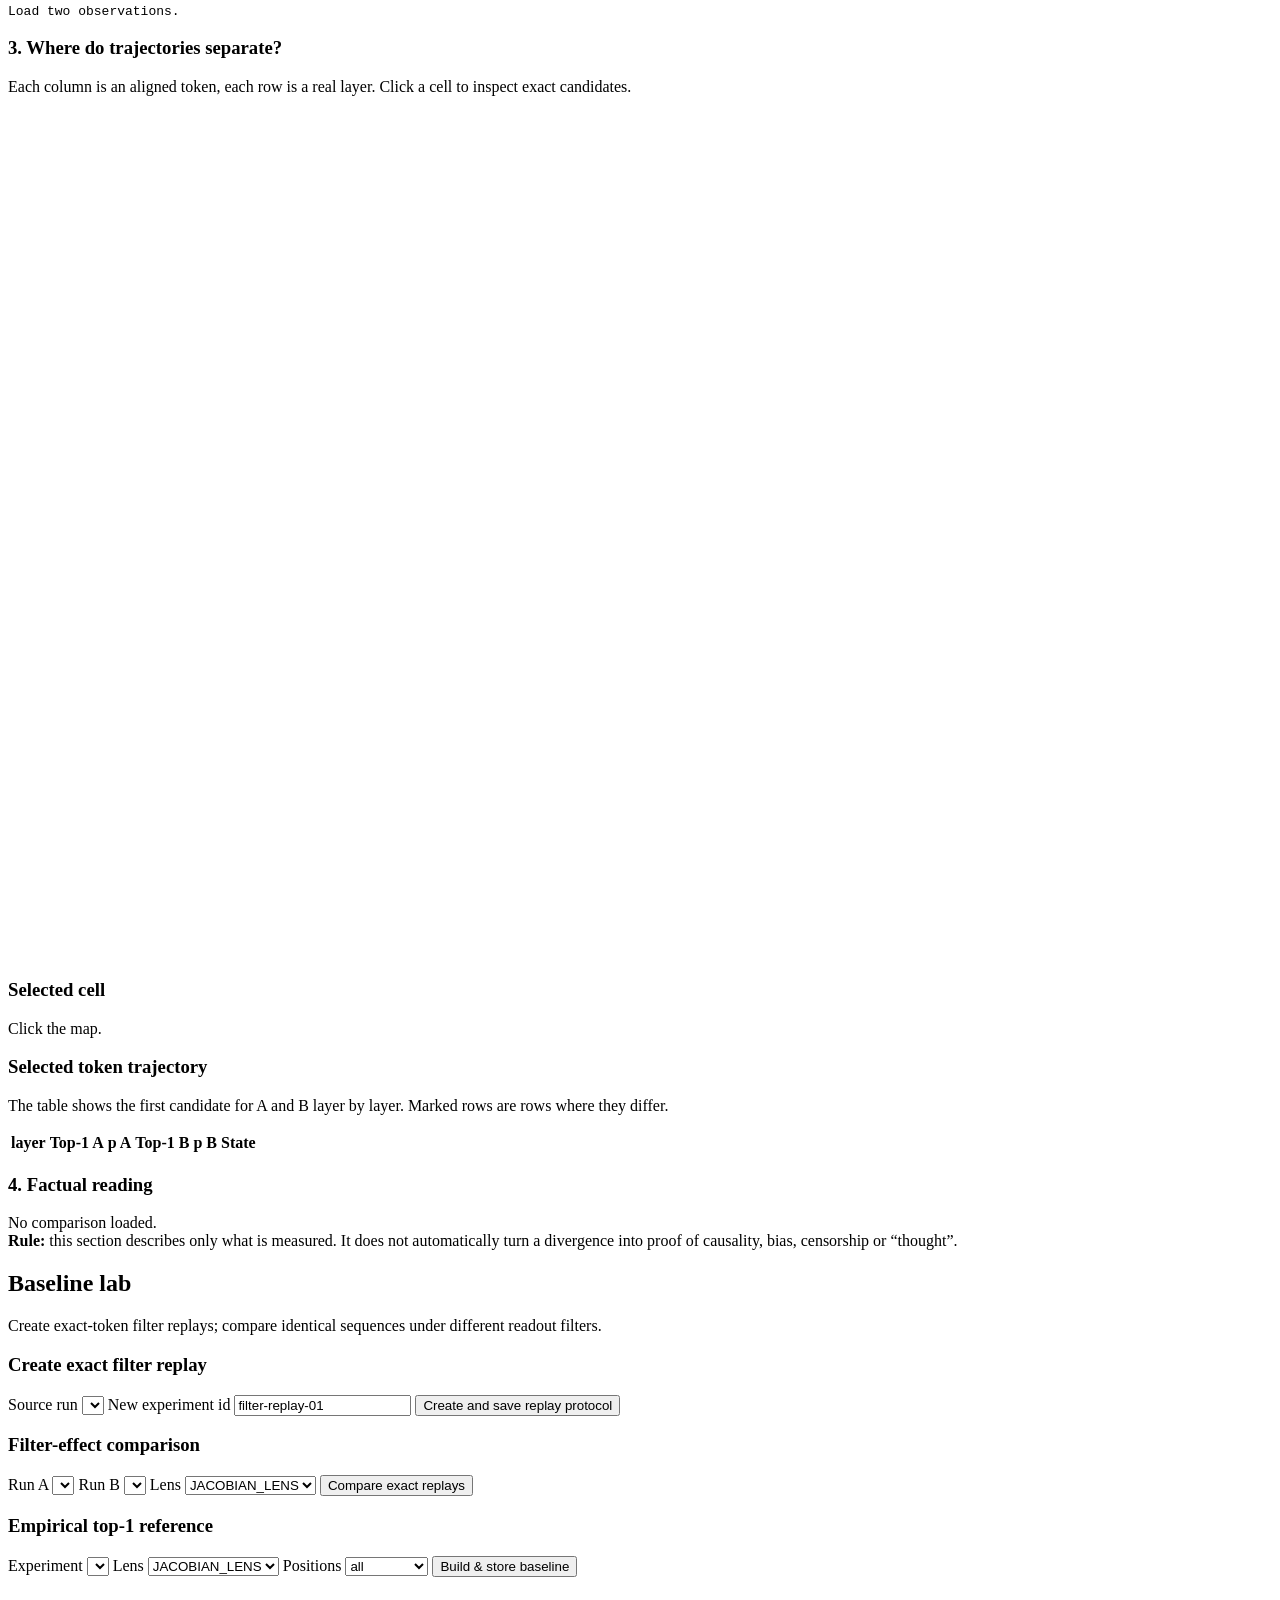
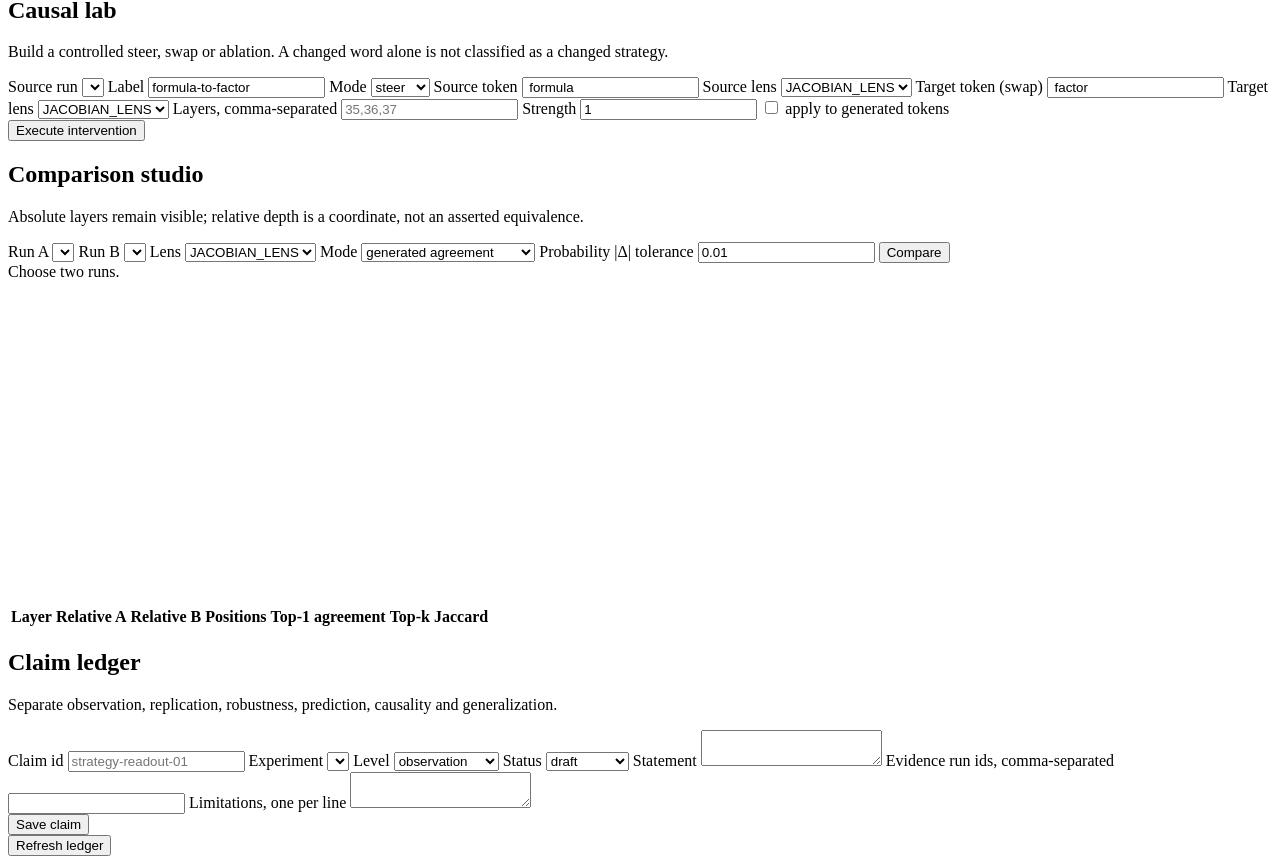
==== commit c64f4cd0: "fix: complete Prismora v4.1 shell and artifact wiring" ====
--- a/web/index.html
+++ b/web/index.html
@@ -6,18 +6,19 @@
   <title>Prismora J-Lens Lab</title>
   <link rel="stylesheet" href="/styles.css?v=0.2.1-visual" />
 </head>
-<body>
+<body data-stage="empty">
   <header class="topbar prismora-topbar">
     <div class="brand-lockup"><div class="brand-mark" aria-hidden="true"><svg xmlns="http://www.w3.org/2000/svg" id="prismora-mark" role="img" aria-label="Prismora" viewBox="0 0 10673.6 8850.1"><defs><style>.st0{fill:var(--pz-mark-a,#eed8ea)}.st1{fill:var(--pz-mark-b,#7777a2)}</style></defs><path d="M770.6 4445.4h9075m-9075-5.4c1014.4-60.4 2989.1-44 4003.5-12.1 1690.7-15.7 3381.2-83.5 5071.5 12.1 6.5 0 6.7 10.8 0 10.8-1690.3 95.6-3380.7 27.8-5071.5 12.1-1003.2 21.6-3031.9 68-4003.5-22.9" class="st0"/><path d="M9698.7 3989.6a86.5 86.5 0 0 1 131.5-73.8l843.4 513.7-832.7 544a86.4 86.4 0 1 1-94.6-144.8l603.1-394-609.1-371.2a87 87 0 0 1-41.6-74" class="st0"/><path d="M9699.1 4900.7q0-4.8 1.5-9.6l53.1-171.8a32.4 32.4 0 1 1 62 19.1l-53.2 171.9a32.4 32.4 0 0 1-63.4-9.6m-4.5-900.5a32.4 32.4 0 0 1 62.8-11.5l71 188a32.4 32.4 0 1 1-60.7 23l-71-188a32 32 0 0 1-2.1-11.5m-8598.4-748.8c141.6 28.4 226.4 173.9 315 275.3 227.6 360.5 655.1 503.8 1056 577.4 3.5.4 3.5 6.3-.3 6.5-491 57.7-775.7-233.7-1096.8-549-99.2-95.1-155.7-233.6-275.2-303.9-3.4-1-2.5-6.6 1.3-6.3m320.7-1081.8c498.6 317 453.2 779.8 630.2 1264.4 58.3 144.2 141.2 278.2 261.4 376 479.2 367 2235.7 399 2778.3 158.5 290-130.4 547-324 764-554.8l155.7-179.3c140.2-187.5 397.7-474.4 449.5-702.2 134.1-625.4-53.2-1227.6-39.3-1861.7 64.2 637.4 204.2 1201.7 84.7 1837.9-60.7 326-344.1 732-591.8 961.6-582.8 622-2387.6 806-3200 600-322.7-68-625-287-733.1-608-120.7-302.4-109.5-634.8-261-923-71.7-144.7-183-257.7-304-362.7-4-3.3 1.2-10 5.4-6.7m4323.8 1813.2c417.8-202.5 942.3-412.2 1065.4-920.7 225.5-931.7 978.7-1431.1 1474.5-1840.5 5.9-5.4 16 2.4 11.8 9.5-69.7 129.3-156 177.8-244.4 291.4-250.6 341.5-805.7 534-987 920.3-56.1 135.7-231.3 692-273.2 832.8-35.5 146.7-115.7 288-229.8 390.7-229.5 209-531 288.1-811 330.2-7.8 2.4-14-9-6.3-13.7" class="st0"/><path d="M5936.3 763c0-11.5 3.1-23.3 9.7-34L6396 0l459 721a65 65 0 0 1-109.4 69.7l-348-546.4-341.2 553a64.9 64.9 0 0 1-120.1-34.2" class="st0"/><path d="M6598.6 724.6q0-8 2.5-16.1a54 54 0 0 1 67.7-35.5l150 47a54 54 0 1 1-32.2 103.2l-150-47a54 54 0 0 1-38-51.6m-642.9 46.9a54 54 0 0 1 35-50.6l165.5-62.6a54 54 0 0 1 38.3 101.2L6028.9 822a54 54 0 0 1-73.2-50.6m1967.1 201a43 43 0 0 1 33-42l798.5-195.6-171.4 802a43.3 43.3 0 0 1-84.6-18l142.6-667.1-664.5 162.8a43.3 43.3 0 0 1-53.6-42Z" class="st0"/><path d="M8409.8 1390.7a32.5 32.5 0 0 1 61-15.3l74.1 138.7a32.5 32.5 0 0 1-57.1 30.6l-74.1-138.7a32 32 0 0 1-3.9-15.3m-475.2-403.4q0-6.6 2.7-13.1a32.5 32.5 0 0 1 42.8-16.6l162 71.5a32.5 32.5 0 1 1-26.2 59.3l-162-71.4a33 33 0 0 1-19.3-29.7M1094.5 5631c56.7-37.4 89-95.9 130.4-150.9 74.6-119.5 185.3-213.2 294.8-300.2 106.1-94.2 194.7-212.7 320.6-284.5A851 851 0 0 1 2467 4778c5.4 1 5.9 9.4.3 10.8-327.1 100-668.5 177-923 415.7-88.4 108.7-148.3 234.9-256 330.4-52 48.3-114.4 107.4-191.6 106.6-5.5-.4-7.3-8.2-2.1-10.6m1192.8 603.2c25.5-31.9 49.3-78.5 52.8-119.5-30.6-174.3-30-354.2 22-526 253.7-910.8 2706.6-905.3 3266-304.5 527.2 532.5 255.2 1357.6-167.5 1862-3.8 5.3-12.3-.6-9-6 107.6-192.7 207.2-389 272.7-595.2 138.3-399.2 123-869.4-171.2-1192-671.6-757.3-3092.5-545-3175 574.7-3.6 60.5-5.1 122.1-3.6 183.3.6 11.4-2.9 19.9-5.3 26.8-17.5 40.5-39.9 77-75 104.8a5.4 5.4 0 0 1-6.9-8.4m2283.1-1633.5c648.6-28 1294.8 27 1938 105.3 216 23.9 432.3 29.4 645.2 83.3 422.3 124 777.3 402 1102.2 687.6 316.3 295.3 625.3 617 867.2 969.5-301.9-303.4-602.5-621.7-928-901.4-322.2-278.1-658.3-557.4-1057.4-703.7-408.2-123-852.3-123-1277.6-137.2-386.3-21.7-938.5-40.2-1289.6-103.4" class="st0"/><path d="m5069.3 7782.8 90.4-837.5a65 65 0 0 1 71.4-57.6 64 64 0 0 1 57.6 71.5l-59.7 553.9 450.8-314.8a65 65 0 0 1 74.4 106.4z" class="st0"/><path d="M5558.3 7182.2q0-3.7.9-7.4a32.5 32.5 0 0 1 39-24.2l153 35.7a33 33 0 0 1 24.3 39 32.5 32.5 0 0 1-39 24.2l-153.1-35.7c-15-3.5-25-16.9-25-31.6m-333.2-235.3a32.4 32.4 0 0 1 57.7-20.4l111 138a32.4 32.4 0 1 1-50.6 40.7l-111-138c-4.8-6-7.1-13.2-7.1-20.3m2267.5 187.9q0-6.9 1.6-13.9a58.3 58.3 0 0 1 70.5-42.7l402.4 98.6-86.3-403.9a58.3 58.3 0 0 1 114-24.4l125.2 585.7-583-142.8a58 58 0 0 1-44.4-56.6" class="st0"/><path d="M7839.8 6828.3q0-5.2 2.6-10.3l49.9-93.4a21.8 21.8 0 1 1 38.5 20.6l-50 93.4a21.8 21.8 0 0 1-41-10.3M7509 7106a22 22 0 0 1 13-20l109-48a21.9 21.9 0 1 1 17.7 39.9l-109 48.2a22 22 0 0 1-30.8-20m1239-410.6q0-4.2.9-8.6a43 43 0 0 1 51-33.8l670.5 136.1-169.2-660.8a43.2 43.2 0 1 1 83.8-21.5l203.4 794.5-805.7-163.5a43 43 0 0 1-34.7-42.4" class="st0"/><path d="M9231 6248.3q0-7.2 3.1-14l68.4-141.6a32.5 32.5 0 0 1 58.5 28.2l-68.4 141.6a32.5 32.5 0 0 1-61.7-14.2M8768.5 6676c0-12 6.7-23.4 18.1-29l159-78a32.4 32.4 0 1 1 28.6 58.2l-159 78a32.4 32.4 0 0 1-46.7-29.1ZM0 4461l818.3-534.7A75.6 75.6 0 1 1 901 4053l-617.4 403.5 623.8 380a75.7 75.7 0 1 1-78.7 129.3z" class="st0"/><path d="M817.7 4162q0-4.9 1.4-9.6l53.2-171.9a32.4 32.4 0 1 1 62 19.2L881 4171.5a32.4 32.4 0 0 1-63.4-9.6Zm-8.9 551.9a32.5 32.5 0 0 1 62.8-11.5l71 188a32.4 32.4 0 1 1-60.7 22.9l-71-188a33 33 0 0 1-2.1-11.4m196.3-2874.4 723.3 122.1c29.5 5 50 32.8 44.3 62.4a54 54 0 0 1-62.3 44.3l-554.4-93.6 155.8 546a54 54 0 1 1-104 29.6z" class="st0"/><path d="M1241 2557.1q0-6.6 2.8-13l55.2-125.5a32.5 32.5 0 0 1 42.8-16.6 33 33 0 0 1 16.7 42.7l-55.2 125.5a32.5 32.5 0 0 1-62.2-13M1574 2108c0-11.6 6.2-22.7 17-28.6l134.7-72.8a32.4 32.4 0 1 1 30.9 57l-134.7 73a32.4 32.4 0 0 1-47.9-28.6m4169 2742.1c369.6 117.1 807.5 316 929.7 702.6 38 127.1-4.9 256 24 383.1 69.9 371 551.4 503.4 825.8 743.8 97.4 87.4 195.4 180 267 290 3.1 4.3-3.6 10-7.7 6-436.2-425.1-616-400.5-968.2-709.6-150.2-131.9-164.5-324.2-158-518.7 14.4-191.7-122.5-344.4-263.4-466-191-167.2-422.5-292.2-653.3-422.6-5-2.5-1.3-10.7 4.2-8.6Z" class="st0"/><path d="M2295.6 2646.6c45 37.3 87.1 87.8 87.4 149.1 0 91.7 20.6 218 25.7 310.2 61 1103 1429.2 823.2 1886.9 865.8 613.3 57.2 1236.8-402.9 1339.5-1010.9 58.5-293.6 8.8-621-82-908.5-26-102.8-71.6-198.8-103.8-301.9-3.2-7.7 9.6-13.9 13.6-6.3 242.6 360.6 404.6 801 331.1 1245.7-72.3 447.6-430.3 826.5-858.3 951.8-415 117.3-1860.2 134.8-2234.5-103-342-223.7-450.5-665.7-371-1048 9-41.3-20.7-100.5-44.7-132.9-5.3-6.3 2.9-16.3 10.1-11Zm2997 1526.1c377-38.2 751.2-48.8 1128.4-47.4 364.9 10 766.7 37.9 1099.9-131 320.4-180.4 428.3-151.9 680.8-418 263.4-263.3 199.9-463.7 466.8-721.5-159.5 341.2-136.8 446-385.9 732.9-262.8 276.6-362.6 347.1-728.8 482.7-178.8 62.1-377.5 78-564.2 105.6-374 60.4-752.8 107-1132.4 76.4-189-10.9-378.3-29-565.2-64.7-8-1.3-8-14.4.6-15" class="st1"/><path d="m5095.9 1153 645.9 450.8a43.2 43.2 0 1 1-49.6 71l-489.9-342 64.9 601a43.3 43.3 0 0 1-86 9.3z" class="st1"/><path d="M5542.3 1695c0-14.7 10.1-28 25-31.6l153.2-35.6a32.5 32.5 0 0 1 14.8 63.2l-153.2 35.6a32.5 32.5 0 0 1-39.8-31.6m-330.7 247.7c0-7.1 2.3-14.3 7.1-20.3l111-138a32.5 32.5 0 0 1 50.5 40.7l-111 138a32.5 32.5 0 0 1-57.6-20.4m3058 664.5a65 65 0 0 1 52-63.5l839.6-170.4-212 828a65 65 0 0 1-125.7-32.2l160.6-627.5-636.7 129.2a65 65 0 0 1-77.8-63.6" class="st1"/><path d="M8765.1 3074.5a32.5 32.5 0 0 1 61.7-14.1l68.4 141.5a32.5 32.5 0 0 1-58.4 28.2l-68.4-141.5a33 33 0 0 1-3.3-14m-482.4-441.1q0-7.2 3.3-14.2a32.4 32.4 0 0 1 43.4-14.9l159 78a32.4 32.4 0 0 1-28.6 58.2l-159-78a32 32 0 0 1-18.1-29ZM1409.4 6712c120-111.9 227.2-228.3 295.5-378.4 143.4-294.6 123.8-639.4 256.2-947.3 63.8-160.7 174.8-310.8 320.5-410.5 292-190.4 632.4-209 961-283.7 695.2-140.6 2166.4-29 2631.5 522.8 532.7 595.8 620 2229 550.3 3001.5-.7 9-15.2 8.4-15.1-.6-30.6-652.8-63.8-1310.4-174.1-1952.7-52.2-271-103.4-550.2-249.1-785.8-116.6-159.4-258-302.4-410.4-426.5-376.9-311-1848.8-419-2324.5-311.3-302.5 74.7-647.6 142.8-896 335.3-120.4 95.1-209.2 221-270 364-130.8 293.6-131.7 655-309.1 935-84.2 145.4-217.6 260.5-357.2 350-6.8 5.1-16.4-5.7-9.5-11.8" class="st1"/><path d="M5958 8127.7a43.1 43.1 0 0 1 80-22.8l359.3 582.3 366.5-575.4a43.2 43.2 0 1 1 73 46.4l-440.6 691.9-431.9-699.8a43 43 0 0 1-6.4-22.6" class="st1"/><path d="M6616.7 8172.5c0-13.8 8.9-26.6 22.8-31l150-46.8a32.5 32.5 0 0 1 19.4 62l-150 46.8a32.5 32.5 0 0 1-42.2-31m-639.4-54.7q0-5.8 2.1-11.5a32.4 32.4 0 0 1 41.8-18.9l165.6 62.7a32.4 32.4 0 1 1-23 60.7l-165.5-62.7c-13-5-21-17.2-21-30.3M1043 7051.3l202.5-710.8a54.1 54.1 0 0 1 104 29.6l-155.6 546 554.4-93.5a54 54 0 0 1 18 106.6z" class="st1"/><path d="M1287 6351.4a32.5 32.5 0 0 1 62.1-13l55.2 125.4c7 16.3-.2 35.5-16.6 42.7a32.5 32.5 0 0 1-42.8-16.6l-55.2-125.5a33 33 0 0 1-2.8-13m316.3 432.6a32.4 32.4 0 0 1 47.9-28.5l134.6 72.8a32.4 32.4 0 0 1-30.8 57.1l-134.7-72.8c-10.8-5.9-17-17-17-28.6" class="st1"/><rect width="1482.5" height="261.9" x="3694.7" y="4314.5" class="st0" rx="107.1" ry="107.1" transform="rotate(90 4436 4445.4)"/><rect width="1815.6" height="261.9" x="3102.5" y="4314.5" class="st0" rx="111" ry="111" transform="rotate(90 4010.3 4445.4)"/><rect width="1482.5" height="261.9" x="2812.1" y="4314.5" class="st0" rx="107.1" ry="107.1" transform="rotate(90 3553.4 4445.4)"/></svg></div><div>
       <h1>Prismora J-Lens Lab <span class="version">lab-v0.3.0-buildweek</span></h1>
       <p>One protocol · public API and private GPU workers · immutable evidence</p>
     </div></div>
-    <div class="top-actions">
-      <div class="level-switch" role="group" aria-label="Interface level"><button type="button" class="level-btn" data-level="read" data-i18n="level.read">Read</button><button type="button" class="level-btn" data-level="explore" data-i18n="level.explore">Explore</button><button type="button" class="level-btn" data-level="control" data-i18n="level.control">Control</button></div>
-      <label class="theme-control"><span data-i18n="theme.label">Theme</span> <select id="globalThemeSelect" aria-label="Theme"><option value="system" data-i18n="theme.system">System</option><option value="dark" data-i18n="theme.dark">Dark</option><option value="light" data-i18n="theme.light">Light</option></select></label>
-      <label class="locale-control"><span data-i18n="app.language">Language</span> <select id="globalLocaleSelect" aria-label="Language"><option value="en">EN</option><option value="fr">FR</option></select></label>
-      <span id="healthBadge" class="badge muted">checking…</span>
+    <div class="top-actions earned-controls" aria-label="Controls revealed after a first measurement">
+      <div class="level-switch-wrap"><div class="level-switch levels" role="group" aria-label="Interface level"><button type="button" class="level-btn" data-level="read" data-i18n="level.read">Read</button><button type="button" class="level-btn" data-level="explore" data-i18n="level.explore">Explore</button><button type="button" class="level-btn" data-level="control" data-i18n="level.control">Control</button></div></div>
+      <label class="theme-control tiny-control"><span data-i18n="theme.label">Theme</span> <select id="globalThemeSelect" aria-label="Theme"><option value="system" data-i18n="theme.system">System</option><option value="dark" data-i18n="theme.dark">Dark</option><option value="light" data-i18n="theme.light">Light</option></select></label>
+      <label class="locale-control tiny-control"><span data-i18n="app.language">Language</span> <select id="globalLocaleSelect" aria-label="Language"><option value="en">EN</option><option value="fr">FR</option></select></label>
+      <span id="connection-chip" class="status-chip">Neuronpedia not connected</span><span id="healthBadge" class="badge muted">checking…</span>
       <button id="refreshAllBtn" class="secondary" data-i18n="app.refresh">Refresh</button>
+      <button id="openSettingsBtn" class="secondary" data-i18n="settings.open">Settings</button>
     </div>
   </header>
 
@@ -26,8 +27,9 @@
   </div>
 
   <div class="shell">
-    <nav class="sidebar" aria-label="Laboratory sections">
+    <nav class="sidebar" id="sidebar-nav" aria-label="Laboratory sections">
       <button class="nav-item reader-nav" data-panel="reader" data-levels="read explore">Reader</button>
+      <button class="nav-item import-nav" data-action="import-neuronpedia">Import</button>
       <button class="nav-item active" data-panel="dashboard">Overview</button>
       <button class="nav-item" data-panel="experiments">Experiments</button>
       <button class="nav-item" data-panel="registry">Model registry</button>
@@ -44,23 +46,24 @@
 
     <main class="content">
       
-      <section id="panel-reader" class="panel-page reader-page">
-        <div class="reader-hero">
-          <div class="reader-hero-copy">
+      <section id="panel-reader" class="panel-page reader-page screen active" data-screen="chat">
+        <div class="reader-hero hero">
+          <div class="reader-hero-copy hero-copy">
             <p class="eyebrow" data-i18n="reader.eyebrow">Conversation · verified synthetic demo</p>
             <h2 data-i18n="reader.heroTitle">Read what happens beneath the answer</h2>
             <p data-i18n="reader.heroSubtitle">Follow one generated answer token through measured J-Lens layers without hiding raw evidence.</p>
             <div class="toolbar-row wrap"><button id="readerLoadDemoBtn" class="primary" data-i18n="reader.loadDemo">Load verified demo</button><button data-jump="visualizer" class="secondary" data-i18n="reader.openExplorer">Open complete evidence in Explorer</button></div>
           </div>
-          <div class="reader-hero-mark" aria-hidden="true"></div>
+          <div class="hero-mark-wrap"><div class="reader-hero-mark hero-mark" aria-hidden="true"></div></div>
           <aside class="reader-provenance" aria-live="polite"><h3 data-i18n="reader.modelSource">Model / source</h3><div id="readerModelMeta"></div></aside>
         </div>
-        <article class="reader-conversation" aria-labelledby="readerConversationTitle">
+        <form class="composer" id="composer" aria-label="Conversation composer"><input id="message-input" autocomplete="off" placeholder="Write a message…" aria-label="Your message" /><button type="submit" data-i18n="composer.send">Send</button></form>
+        <article class="reader-conversation messages" id="messages" aria-labelledby="readerConversationTitle">
           <h3 id="readerConversationTitle" data-i18n="reader.conversation">Conversation</h3>
-          <div class="message user-message"><span class="message-role" data-i18n="reader.user">Request</span><pre id="readerPrompt" class="message-text">—</pre></div>
-          <div class="message model-message"><span class="message-role" data-i18n="reader.modelAnswer">Model answer</span><pre id="readerOutput" class="message-text generated-output">—</pre><div id="readerTokens" class="reader-token-list" aria-label="Generated tokens"></div><p class="reader-help" data-i18n="reader.tokenHelp">Select a response token to inspect its measured candidates.</p></div>
+          <div class="message user-message user"><span class="message-role" data-i18n="reader.user">Request</span><pre id="readerPrompt" class="message-text">—</pre></div>
+          <div class="message model-message model"><span class="message-role" data-i18n="reader.modelAnswer">Model answer</span><pre id="readerOutput" class="message-text generated-output">—</pre><div id="readerTokens" class="reader-token-list" aria-label="Generated tokens"></div><p class="reader-help" data-i18n="reader.tokenHelp">Select a response token to inspect its measured candidates.</p></div>
         </article>
-        <article class="reader-jlens-card" aria-labelledby="readerLensTitle">
+        <article class="reader-jlens-card jlens-card" id="jlens-card" aria-labelledby="readerLensTitle">
           <div class="reader-card-head"><div><p class="eyebrow" data-i18n="reader.jlensEyebrow">J-Lens measured readout</p><h3 id="readerLensTitle"><span data-i18n="reader.selectedToken">Selected token</span> <span id="readerSelectedTokenTitle" class="mono">—</span></h3></div><div class="reader-badges"><span id="readerLensBadge" class="badge">JACOBIAN_LENS</span><span id="readerLayerCount" class="badge muted">—</span></div></div>
           <div id="readerLayerRail" class="layer-rail" aria-label="Measured layers"></div>
           <div id="readerSelection" class="summary-box">—</div>
@@ -406,6 +409,29 @@
     </main>
   </div>
 
+
+  <dialog id="settingsDialog" class="prismora-dialog">
+    <form method="dialog" id="settingsForm">
+      <header class="modal-head"><h2 data-i18n="settings.title">Settings and account</h2><button value="cancel" aria-label="Close">×</button></header>
+      <div class="form-grid">
+        <label><span data-i18n="settings.name">Display name</span><input id="sessionDisplayName" autocomplete="nickname" /></label>
+        <label><span data-i18n="settings.worker">Worker URL (optional)</span><input id="sessionWorkerUrl" placeholder="http://127.0.0.1:9000" /></label>
+        <label><span data-i18n="settings.key">Neuronpedia API key</span><input id="sessionNeuronpediaKey" type="password" autocomplete="off" placeholder="Session memory only" /></label>
+      </div>
+      <p class="modal-note" data-i18n="settings.secretNote">The key is never stored in localStorage, logs, artifacts or exports. Demo and imports work without a key.</p>
+      <div class="toolbar-row wrap"><button class="secondary" value="cancel" data-i18n="settings.continue">Continue without key — demo and imports</button><button class="secondary" type="button" id="testNeuronpediaBtn" data-i18n="settings.test">Test connection</button><button class="primary" value="default" data-i18n="settings.save">Save for this session</button></div>
+      <div id="settingsStatus" class="status-line"></div>
+    </form>
+  </dialog>
+  <dialog id="importDialog" class="prismora-dialog">
+    <form method="dialog" id="importForm">
+      <header class="modal-head"><h2 data-i18n="import.title">Import Neuronpedia export</h2><button value="cancel" aria-label="Close">×</button></header>
+      <label class="import-drop"><span data-i18n="import.drop">Select one export file, related files, or a decompressed export folder</span><input id="importFiles" type="file" multiple webkitdirectory /></label>
+      <pre id="importList" class="modal-note">No files selected.</pre>
+      <div class="toolbar-row wrap"><button class="secondary" value="cancel" data-i18n="import.cancel">Cancel</button><button class="primary" value="default" data-i18n="import.prepare">Prepare import</button></div>
+    </form>
+  </dialog>
+
   <div id="toast" role="status" aria-live="polite"></div>
   <script src="/app.js?v=0.2.1-visual"></script>
 </body>
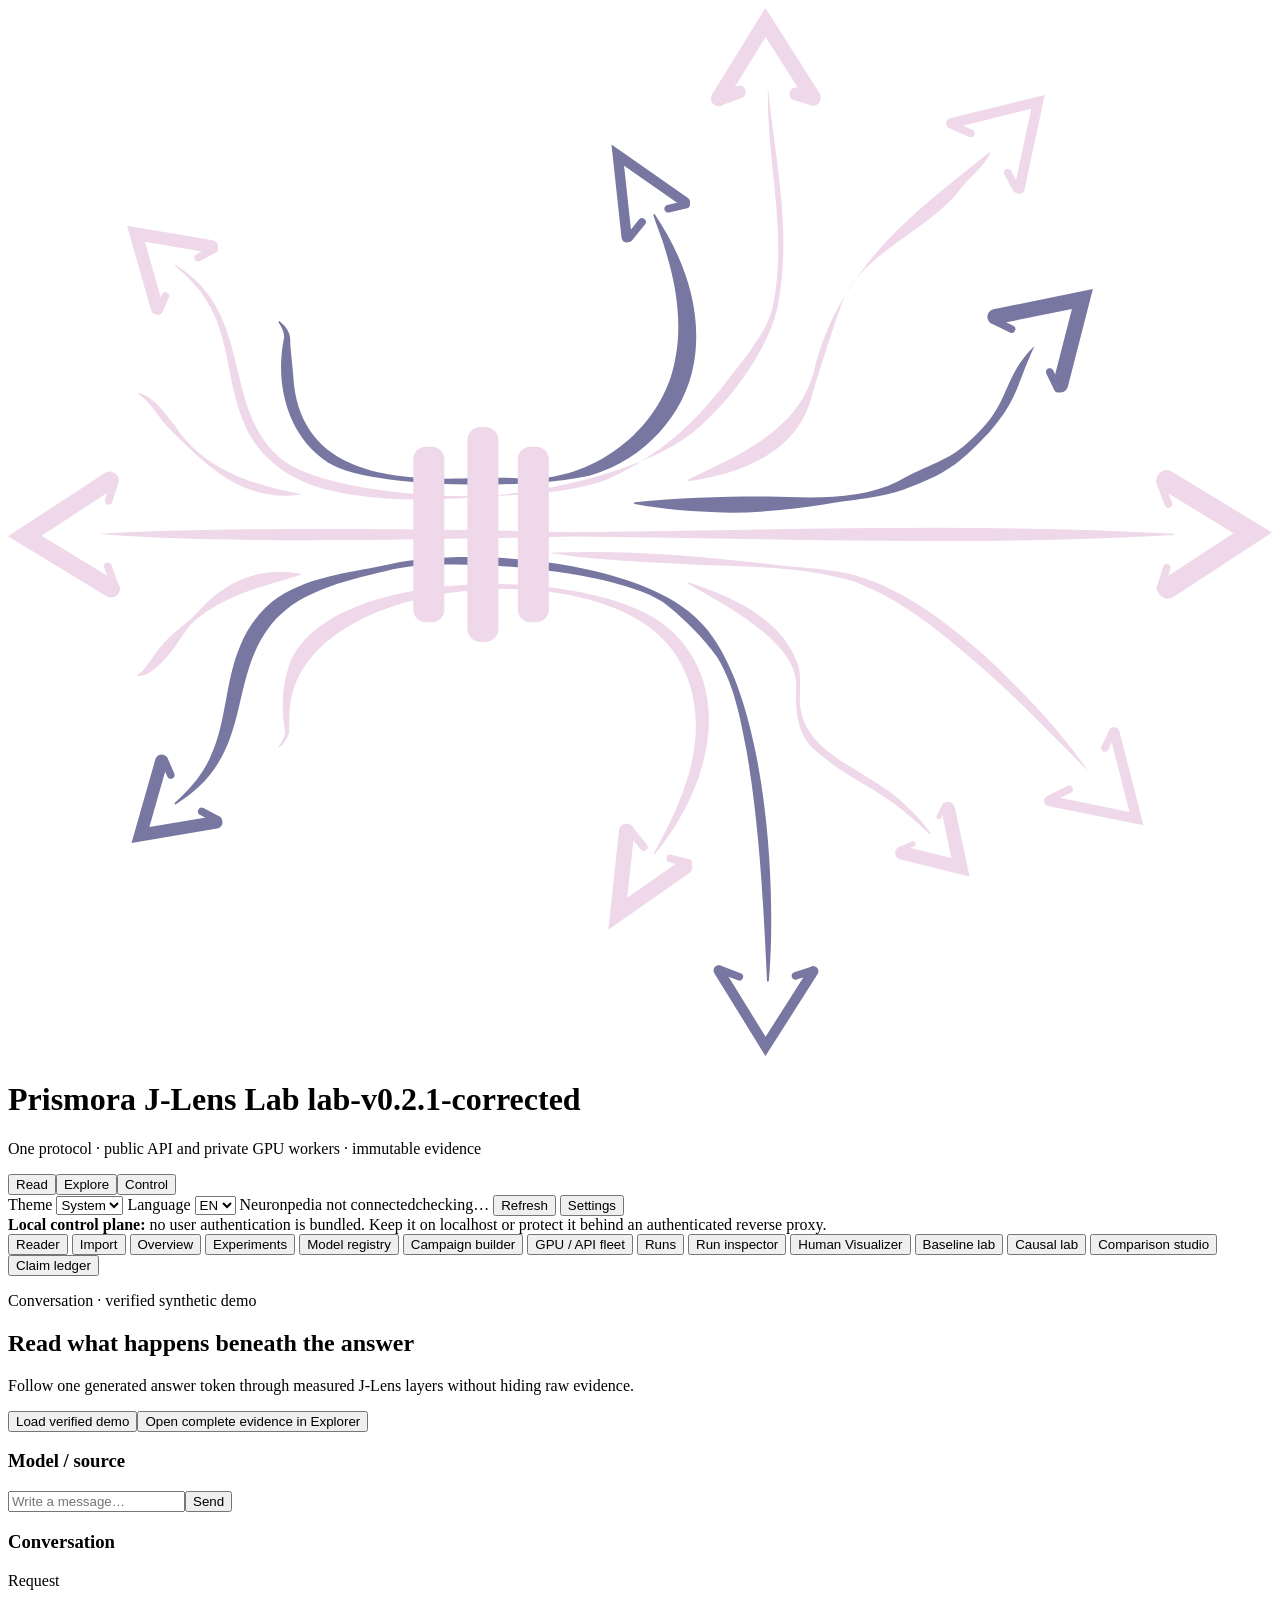
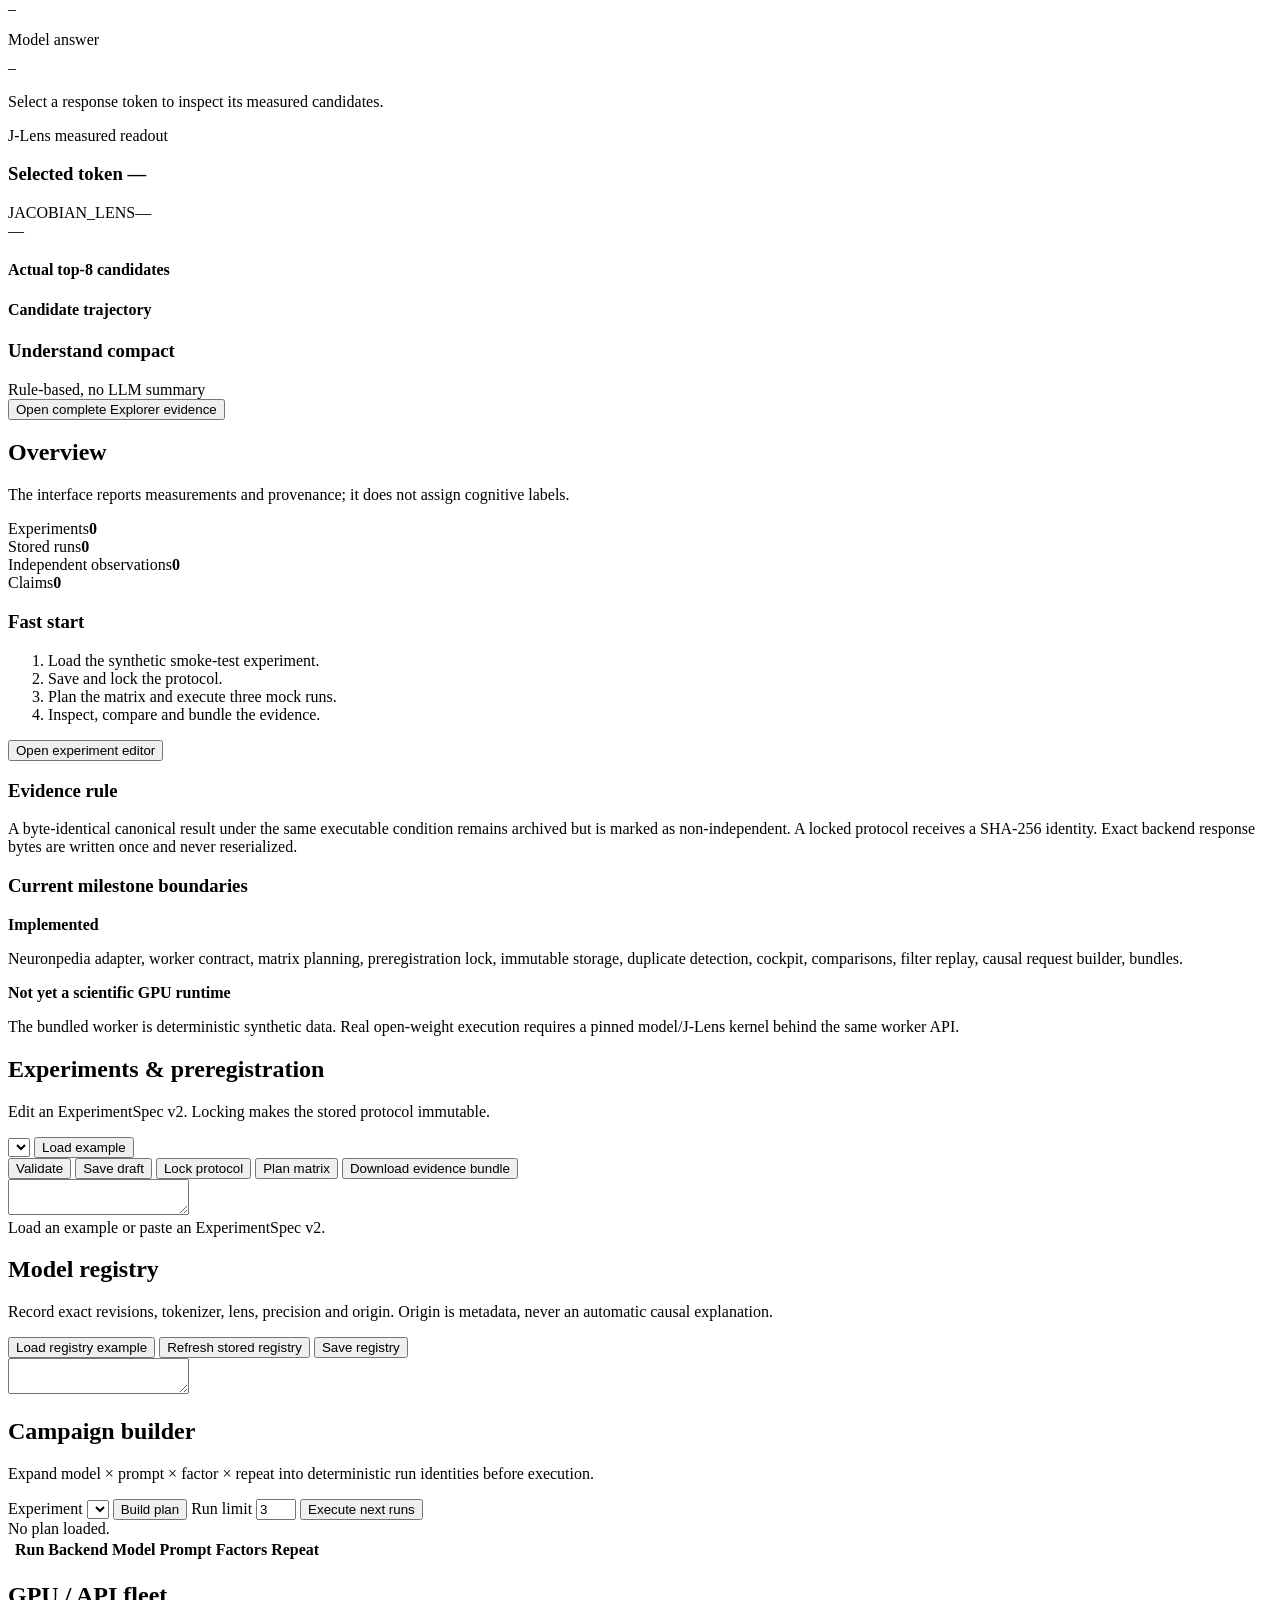
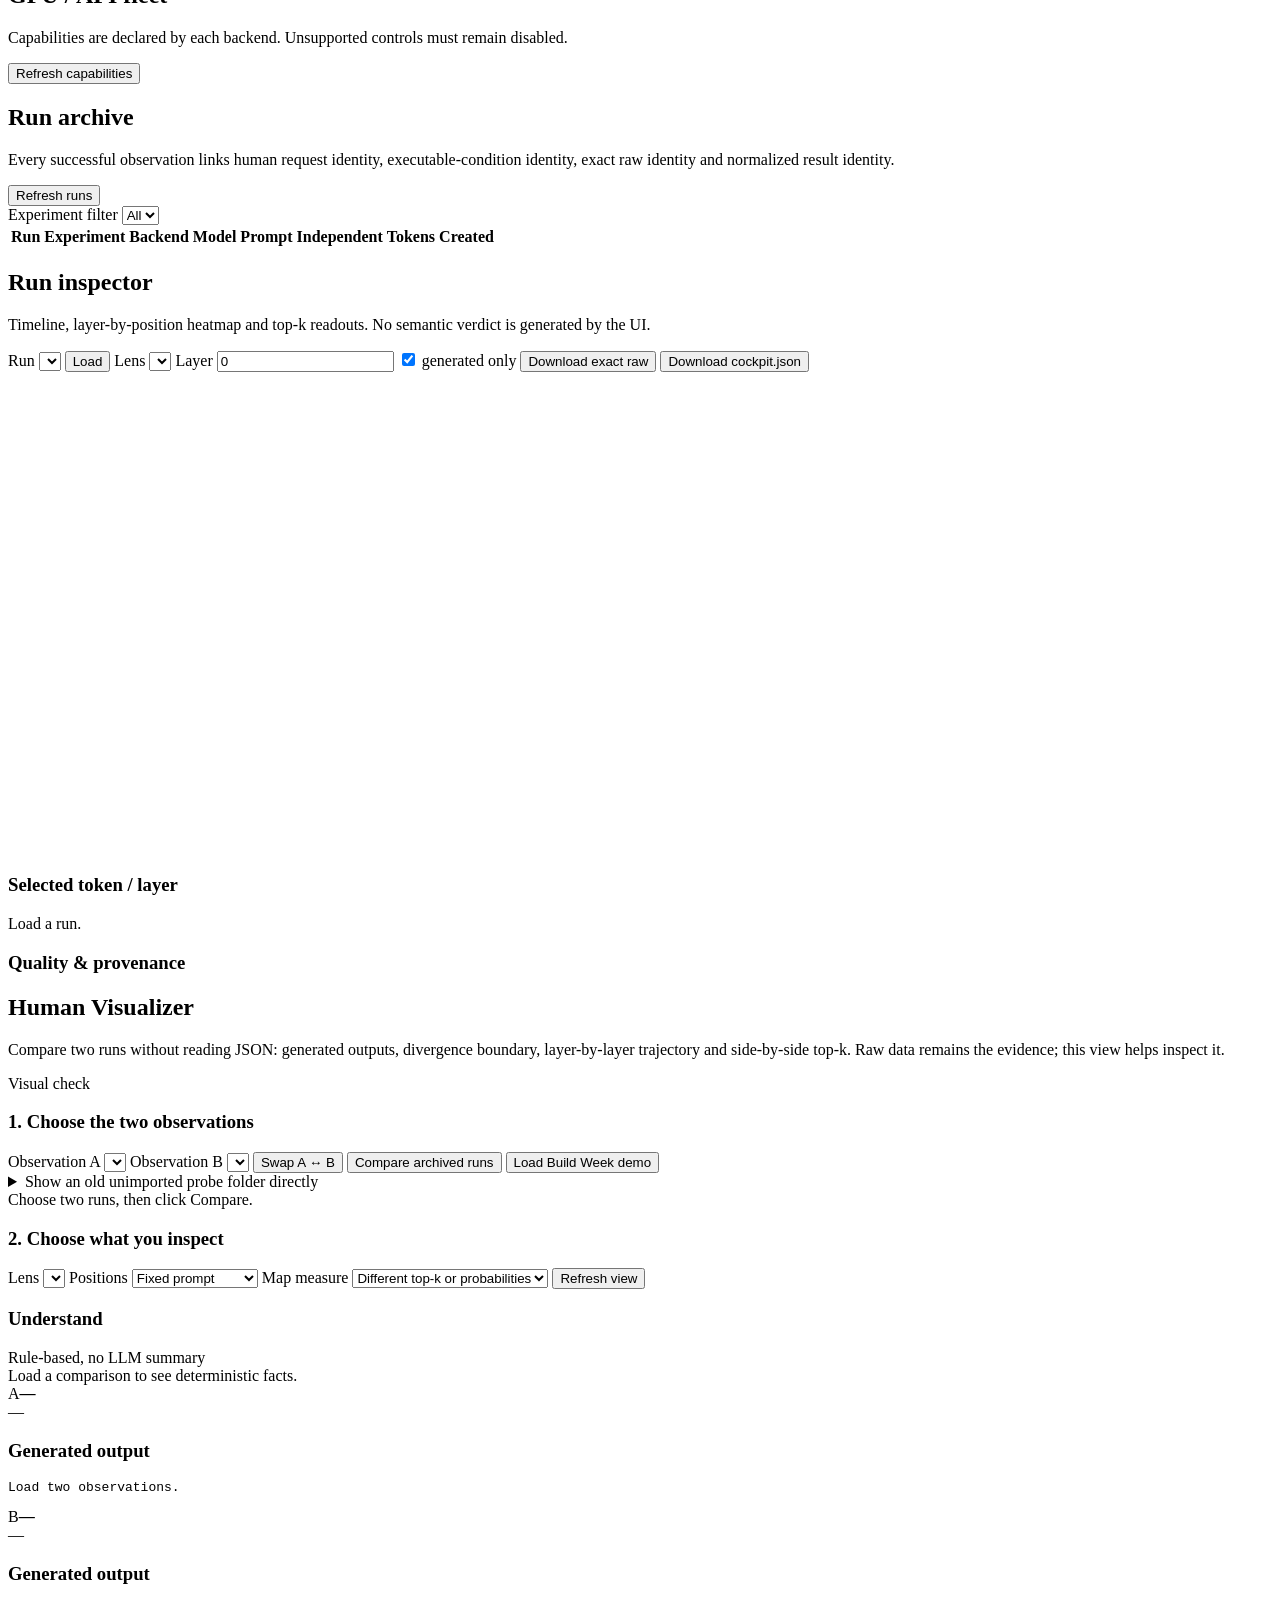
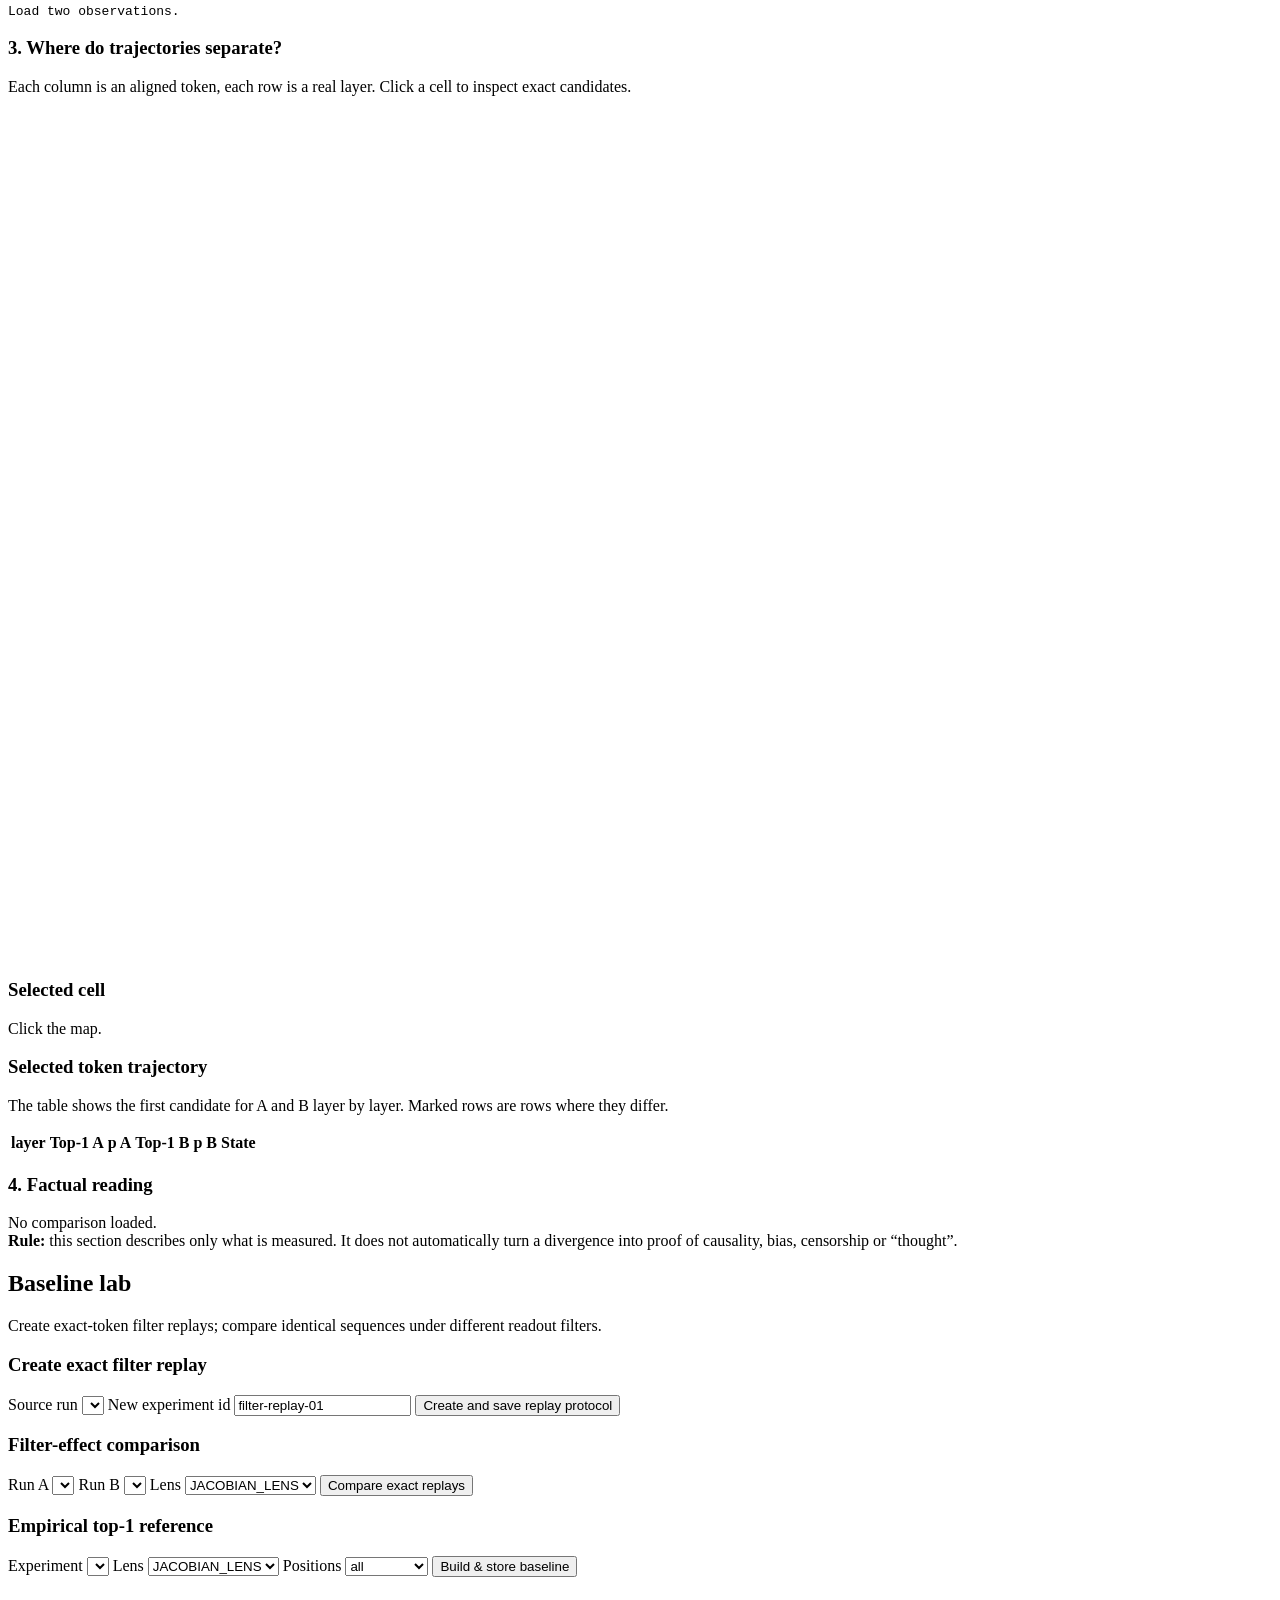
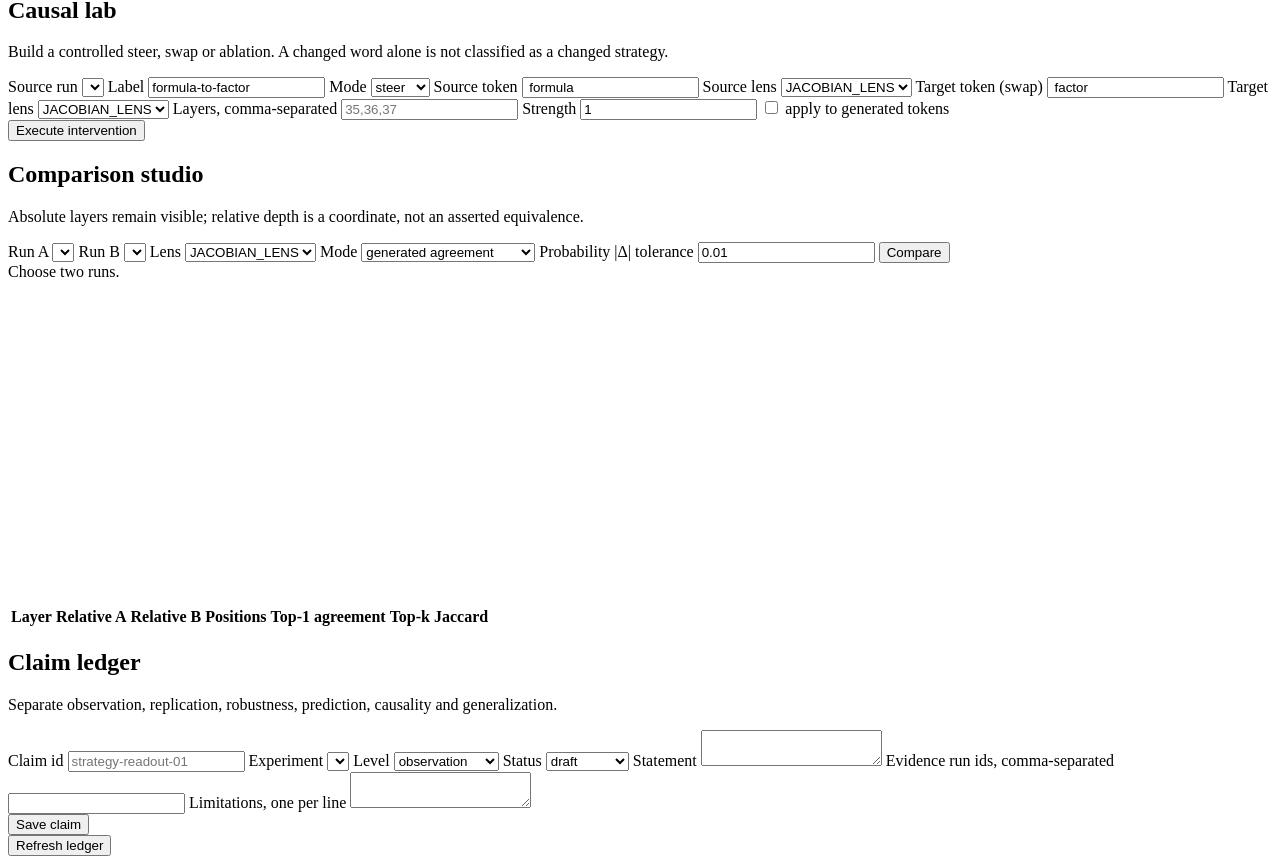
==== commit a39ebf45: "fix: apply Prismora 0.2.1 audit corrections" ====
--- a/web/index.html
+++ b/web/index.html
@@ -9,7 +9,7 @@
 <body data-stage="empty">
   <header class="topbar prismora-topbar">
     <div class="brand-lockup"><div class="brand-mark" aria-hidden="true"><svg xmlns="http://www.w3.org/2000/svg" id="prismora-mark" role="img" aria-label="Prismora" viewBox="0 0 10673.6 8850.1"><defs><style>.st0{fill:var(--pz-mark-a,#eed8ea)}.st1{fill:var(--pz-mark-b,#7777a2)}</style></defs><path d="M770.6 4445.4h9075m-9075-5.4c1014.4-60.4 2989.1-44 4003.5-12.1 1690.7-15.7 3381.2-83.5 5071.5 12.1 6.5 0 6.7 10.8 0 10.8-1690.3 95.6-3380.7 27.8-5071.5 12.1-1003.2 21.6-3031.9 68-4003.5-22.9" class="st0"/><path d="M9698.7 3989.6a86.5 86.5 0 0 1 131.5-73.8l843.4 513.7-832.7 544a86.4 86.4 0 1 1-94.6-144.8l603.1-394-609.1-371.2a87 87 0 0 1-41.6-74" class="st0"/><path d="M9699.1 4900.7q0-4.8 1.5-9.6l53.1-171.8a32.4 32.4 0 1 1 62 19.1l-53.2 171.9a32.4 32.4 0 0 1-63.4-9.6m-4.5-900.5a32.4 32.4 0 0 1 62.8-11.5l71 188a32.4 32.4 0 1 1-60.7 23l-71-188a32 32 0 0 1-2.1-11.5m-8598.4-748.8c141.6 28.4 226.4 173.9 315 275.3 227.6 360.5 655.1 503.8 1056 577.4 3.5.4 3.5 6.3-.3 6.5-491 57.7-775.7-233.7-1096.8-549-99.2-95.1-155.7-233.6-275.2-303.9-3.4-1-2.5-6.6 1.3-6.3m320.7-1081.8c498.6 317 453.2 779.8 630.2 1264.4 58.3 144.2 141.2 278.2 261.4 376 479.2 367 2235.7 399 2778.3 158.5 290-130.4 547-324 764-554.8l155.7-179.3c140.2-187.5 397.7-474.4 449.5-702.2 134.1-625.4-53.2-1227.6-39.3-1861.7 64.2 637.4 204.2 1201.7 84.7 1837.9-60.7 326-344.1 732-591.8 961.6-582.8 622-2387.6 806-3200 600-322.7-68-625-287-733.1-608-120.7-302.4-109.5-634.8-261-923-71.7-144.7-183-257.7-304-362.7-4-3.3 1.2-10 5.4-6.7m4323.8 1813.2c417.8-202.5 942.3-412.2 1065.4-920.7 225.5-931.7 978.7-1431.1 1474.5-1840.5 5.9-5.4 16 2.4 11.8 9.5-69.7 129.3-156 177.8-244.4 291.4-250.6 341.5-805.7 534-987 920.3-56.1 135.7-231.3 692-273.2 832.8-35.5 146.7-115.7 288-229.8 390.7-229.5 209-531 288.1-811 330.2-7.8 2.4-14-9-6.3-13.7" class="st0"/><path d="M5936.3 763c0-11.5 3.1-23.3 9.7-34L6396 0l459 721a65 65 0 0 1-109.4 69.7l-348-546.4-341.2 553a64.9 64.9 0 0 1-120.1-34.2" class="st0"/><path d="M6598.6 724.6q0-8 2.5-16.1a54 54 0 0 1 67.7-35.5l150 47a54 54 0 1 1-32.2 103.2l-150-47a54 54 0 0 1-38-51.6m-642.9 46.9a54 54 0 0 1 35-50.6l165.5-62.6a54 54 0 0 1 38.3 101.2L6028.9 822a54 54 0 0 1-73.2-50.6m1967.1 201a43 43 0 0 1 33-42l798.5-195.6-171.4 802a43.3 43.3 0 0 1-84.6-18l142.6-667.1-664.5 162.8a43.3 43.3 0 0 1-53.6-42Z" class="st0"/><path d="M8409.8 1390.7a32.5 32.5 0 0 1 61-15.3l74.1 138.7a32.5 32.5 0 0 1-57.1 30.6l-74.1-138.7a32 32 0 0 1-3.9-15.3m-475.2-403.4q0-6.6 2.7-13.1a32.5 32.5 0 0 1 42.8-16.6l162 71.5a32.5 32.5 0 1 1-26.2 59.3l-162-71.4a33 33 0 0 1-19.3-29.7M1094.5 5631c56.7-37.4 89-95.9 130.4-150.9 74.6-119.5 185.3-213.2 294.8-300.2 106.1-94.2 194.7-212.7 320.6-284.5A851 851 0 0 1 2467 4778c5.4 1 5.9 9.4.3 10.8-327.1 100-668.5 177-923 415.7-88.4 108.7-148.3 234.9-256 330.4-52 48.3-114.4 107.4-191.6 106.6-5.5-.4-7.3-8.2-2.1-10.6m1192.8 603.2c25.5-31.9 49.3-78.5 52.8-119.5-30.6-174.3-30-354.2 22-526 253.7-910.8 2706.6-905.3 3266-304.5 527.2 532.5 255.2 1357.6-167.5 1862-3.8 5.3-12.3-.6-9-6 107.6-192.7 207.2-389 272.7-595.2 138.3-399.2 123-869.4-171.2-1192-671.6-757.3-3092.5-545-3175 574.7-3.6 60.5-5.1 122.1-3.6 183.3.6 11.4-2.9 19.9-5.3 26.8-17.5 40.5-39.9 77-75 104.8a5.4 5.4 0 0 1-6.9-8.4m2283.1-1633.5c648.6-28 1294.8 27 1938 105.3 216 23.9 432.3 29.4 645.2 83.3 422.3 124 777.3 402 1102.2 687.6 316.3 295.3 625.3 617 867.2 969.5-301.9-303.4-602.5-621.7-928-901.4-322.2-278.1-658.3-557.4-1057.4-703.7-408.2-123-852.3-123-1277.6-137.2-386.3-21.7-938.5-40.2-1289.6-103.4" class="st0"/><path d="m5069.3 7782.8 90.4-837.5a65 65 0 0 1 71.4-57.6 64 64 0 0 1 57.6 71.5l-59.7 553.9 450.8-314.8a65 65 0 0 1 74.4 106.4z" class="st0"/><path d="M5558.3 7182.2q0-3.7.9-7.4a32.5 32.5 0 0 1 39-24.2l153 35.7a33 33 0 0 1 24.3 39 32.5 32.5 0 0 1-39 24.2l-153.1-35.7c-15-3.5-25-16.9-25-31.6m-333.2-235.3a32.4 32.4 0 0 1 57.7-20.4l111 138a32.4 32.4 0 1 1-50.6 40.7l-111-138c-4.8-6-7.1-13.2-7.1-20.3m2267.5 187.9q0-6.9 1.6-13.9a58.3 58.3 0 0 1 70.5-42.7l402.4 98.6-86.3-403.9a58.3 58.3 0 0 1 114-24.4l125.2 585.7-583-142.8a58 58 0 0 1-44.4-56.6" class="st0"/><path d="M7839.8 6828.3q0-5.2 2.6-10.3l49.9-93.4a21.8 21.8 0 1 1 38.5 20.6l-50 93.4a21.8 21.8 0 0 1-41-10.3M7509 7106a22 22 0 0 1 13-20l109-48a21.9 21.9 0 1 1 17.7 39.9l-109 48.2a22 22 0 0 1-30.8-20m1239-410.6q0-4.2.9-8.6a43 43 0 0 1 51-33.8l670.5 136.1-169.2-660.8a43.2 43.2 0 1 1 83.8-21.5l203.4 794.5-805.7-163.5a43 43 0 0 1-34.7-42.4" class="st0"/><path d="M9231 6248.3q0-7.2 3.1-14l68.4-141.6a32.5 32.5 0 0 1 58.5 28.2l-68.4 141.6a32.5 32.5 0 0 1-61.7-14.2M8768.5 6676c0-12 6.7-23.4 18.1-29l159-78a32.4 32.4 0 1 1 28.6 58.2l-159 78a32.4 32.4 0 0 1-46.7-29.1ZM0 4461l818.3-534.7A75.6 75.6 0 1 1 901 4053l-617.4 403.5 623.8 380a75.7 75.7 0 1 1-78.7 129.3z" class="st0"/><path d="M817.7 4162q0-4.9 1.4-9.6l53.2-171.9a32.4 32.4 0 1 1 62 19.2L881 4171.5a32.4 32.4 0 0 1-63.4-9.6Zm-8.9 551.9a32.5 32.5 0 0 1 62.8-11.5l71 188a32.4 32.4 0 1 1-60.7 22.9l-71-188a33 33 0 0 1-2.1-11.4m196.3-2874.4 723.3 122.1c29.5 5 50 32.8 44.3 62.4a54 54 0 0 1-62.3 44.3l-554.4-93.6 155.8 546a54 54 0 1 1-104 29.6z" class="st0"/><path d="M1241 2557.1q0-6.6 2.8-13l55.2-125.5a32.5 32.5 0 0 1 42.8-16.6 33 33 0 0 1 16.7 42.7l-55.2 125.5a32.5 32.5 0 0 1-62.2-13M1574 2108c0-11.6 6.2-22.7 17-28.6l134.7-72.8a32.4 32.4 0 1 1 30.9 57l-134.7 73a32.4 32.4 0 0 1-47.9-28.6m4169 2742.1c369.6 117.1 807.5 316 929.7 702.6 38 127.1-4.9 256 24 383.1 69.9 371 551.4 503.4 825.8 743.8 97.4 87.4 195.4 180 267 290 3.1 4.3-3.6 10-7.7 6-436.2-425.1-616-400.5-968.2-709.6-150.2-131.9-164.5-324.2-158-518.7 14.4-191.7-122.5-344.4-263.4-466-191-167.2-422.5-292.2-653.3-422.6-5-2.5-1.3-10.7 4.2-8.6Z" class="st0"/><path d="M2295.6 2646.6c45 37.3 87.1 87.8 87.4 149.1 0 91.7 20.6 218 25.7 310.2 61 1103 1429.2 823.2 1886.9 865.8 613.3 57.2 1236.8-402.9 1339.5-1010.9 58.5-293.6 8.8-621-82-908.5-26-102.8-71.6-198.8-103.8-301.9-3.2-7.7 9.6-13.9 13.6-6.3 242.6 360.6 404.6 801 331.1 1245.7-72.3 447.6-430.3 826.5-858.3 951.8-415 117.3-1860.2 134.8-2234.5-103-342-223.7-450.5-665.7-371-1048 9-41.3-20.7-100.5-44.7-132.9-5.3-6.3 2.9-16.3 10.1-11Zm2997 1526.1c377-38.2 751.2-48.8 1128.4-47.4 364.9 10 766.7 37.9 1099.9-131 320.4-180.4 428.3-151.9 680.8-418 263.4-263.3 199.9-463.7 466.8-721.5-159.5 341.2-136.8 446-385.9 732.9-262.8 276.6-362.6 347.1-728.8 482.7-178.8 62.1-377.5 78-564.2 105.6-374 60.4-752.8 107-1132.4 76.4-189-10.9-378.3-29-565.2-64.7-8-1.3-8-14.4.6-15" class="st1"/><path d="m5095.9 1153 645.9 450.8a43.2 43.2 0 1 1-49.6 71l-489.9-342 64.9 601a43.3 43.3 0 0 1-86 9.3z" class="st1"/><path d="M5542.3 1695c0-14.7 10.1-28 25-31.6l153.2-35.6a32.5 32.5 0 0 1 14.8 63.2l-153.2 35.6a32.5 32.5 0 0 1-39.8-31.6m-330.7 247.7c0-7.1 2.3-14.3 7.1-20.3l111-138a32.5 32.5 0 0 1 50.5 40.7l-111 138a32.5 32.5 0 0 1-57.6-20.4m3058 664.5a65 65 0 0 1 52-63.5l839.6-170.4-212 828a65 65 0 0 1-125.7-32.2l160.6-627.5-636.7 129.2a65 65 0 0 1-77.8-63.6" class="st1"/><path d="M8765.1 3074.5a32.5 32.5 0 0 1 61.7-14.1l68.4 141.5a32.5 32.5 0 0 1-58.4 28.2l-68.4-141.5a33 33 0 0 1-3.3-14m-482.4-441.1q0-7.2 3.3-14.2a32.4 32.4 0 0 1 43.4-14.9l159 78a32.4 32.4 0 0 1-28.6 58.2l-159-78a32 32 0 0 1-18.1-29ZM1409.4 6712c120-111.9 227.2-228.3 295.5-378.4 143.4-294.6 123.8-639.4 256.2-947.3 63.8-160.7 174.8-310.8 320.5-410.5 292-190.4 632.4-209 961-283.7 695.2-140.6 2166.4-29 2631.5 522.8 532.7 595.8 620 2229 550.3 3001.5-.7 9-15.2 8.4-15.1-.6-30.6-652.8-63.8-1310.4-174.1-1952.7-52.2-271-103.4-550.2-249.1-785.8-116.6-159.4-258-302.4-410.4-426.5-376.9-311-1848.8-419-2324.5-311.3-302.5 74.7-647.6 142.8-896 335.3-120.4 95.1-209.2 221-270 364-130.8 293.6-131.7 655-309.1 935-84.2 145.4-217.6 260.5-357.2 350-6.8 5.1-16.4-5.7-9.5-11.8" class="st1"/><path d="M5958 8127.7a43.1 43.1 0 0 1 80-22.8l359.3 582.3 366.5-575.4a43.2 43.2 0 1 1 73 46.4l-440.6 691.9-431.9-699.8a43 43 0 0 1-6.4-22.6" class="st1"/><path d="M6616.7 8172.5c0-13.8 8.9-26.6 22.8-31l150-46.8a32.5 32.5 0 0 1 19.4 62l-150 46.8a32.5 32.5 0 0 1-42.2-31m-639.4-54.7q0-5.8 2.1-11.5a32.4 32.4 0 0 1 41.8-18.9l165.6 62.7a32.4 32.4 0 1 1-23 60.7l-165.5-62.7c-13-5-21-17.2-21-30.3M1043 7051.3l202.5-710.8a54.1 54.1 0 0 1 104 29.6l-155.6 546 554.4-93.5a54 54 0 0 1 18 106.6z" class="st1"/><path d="M1287 6351.4a32.5 32.5 0 0 1 62.1-13l55.2 125.4c7 16.3-.2 35.5-16.6 42.7a32.5 32.5 0 0 1-42.8-16.6l-55.2-125.5a33 33 0 0 1-2.8-13m316.3 432.6a32.4 32.4 0 0 1 47.9-28.5l134.6 72.8a32.4 32.4 0 0 1-30.8 57.1l-134.7-72.8c-10.8-5.9-17-17-17-28.6" class="st1"/><rect width="1482.5" height="261.9" x="3694.7" y="4314.5" class="st0" rx="107.1" ry="107.1" transform="rotate(90 4436 4445.4)"/><rect width="1815.6" height="261.9" x="3102.5" y="4314.5" class="st0" rx="111" ry="111" transform="rotate(90 4010.3 4445.4)"/><rect width="1482.5" height="261.9" x="2812.1" y="4314.5" class="st0" rx="107.1" ry="107.1" transform="rotate(90 3553.4 4445.4)"/></svg></div><div>
-      <h1>Prismora J-Lens Lab <span class="version">lab-v0.3.0-buildweek</span></h1>
+      <h1>Prismora J-Lens Lab <span class="version">lab-v0.2.1-corrected</span></h1>
       <p>One protocol · public API and private GPU workers · immutable evidence</p>
     </div></div>
     <div class="top-actions earned-controls" aria-label="Controls revealed after a first measurement">
